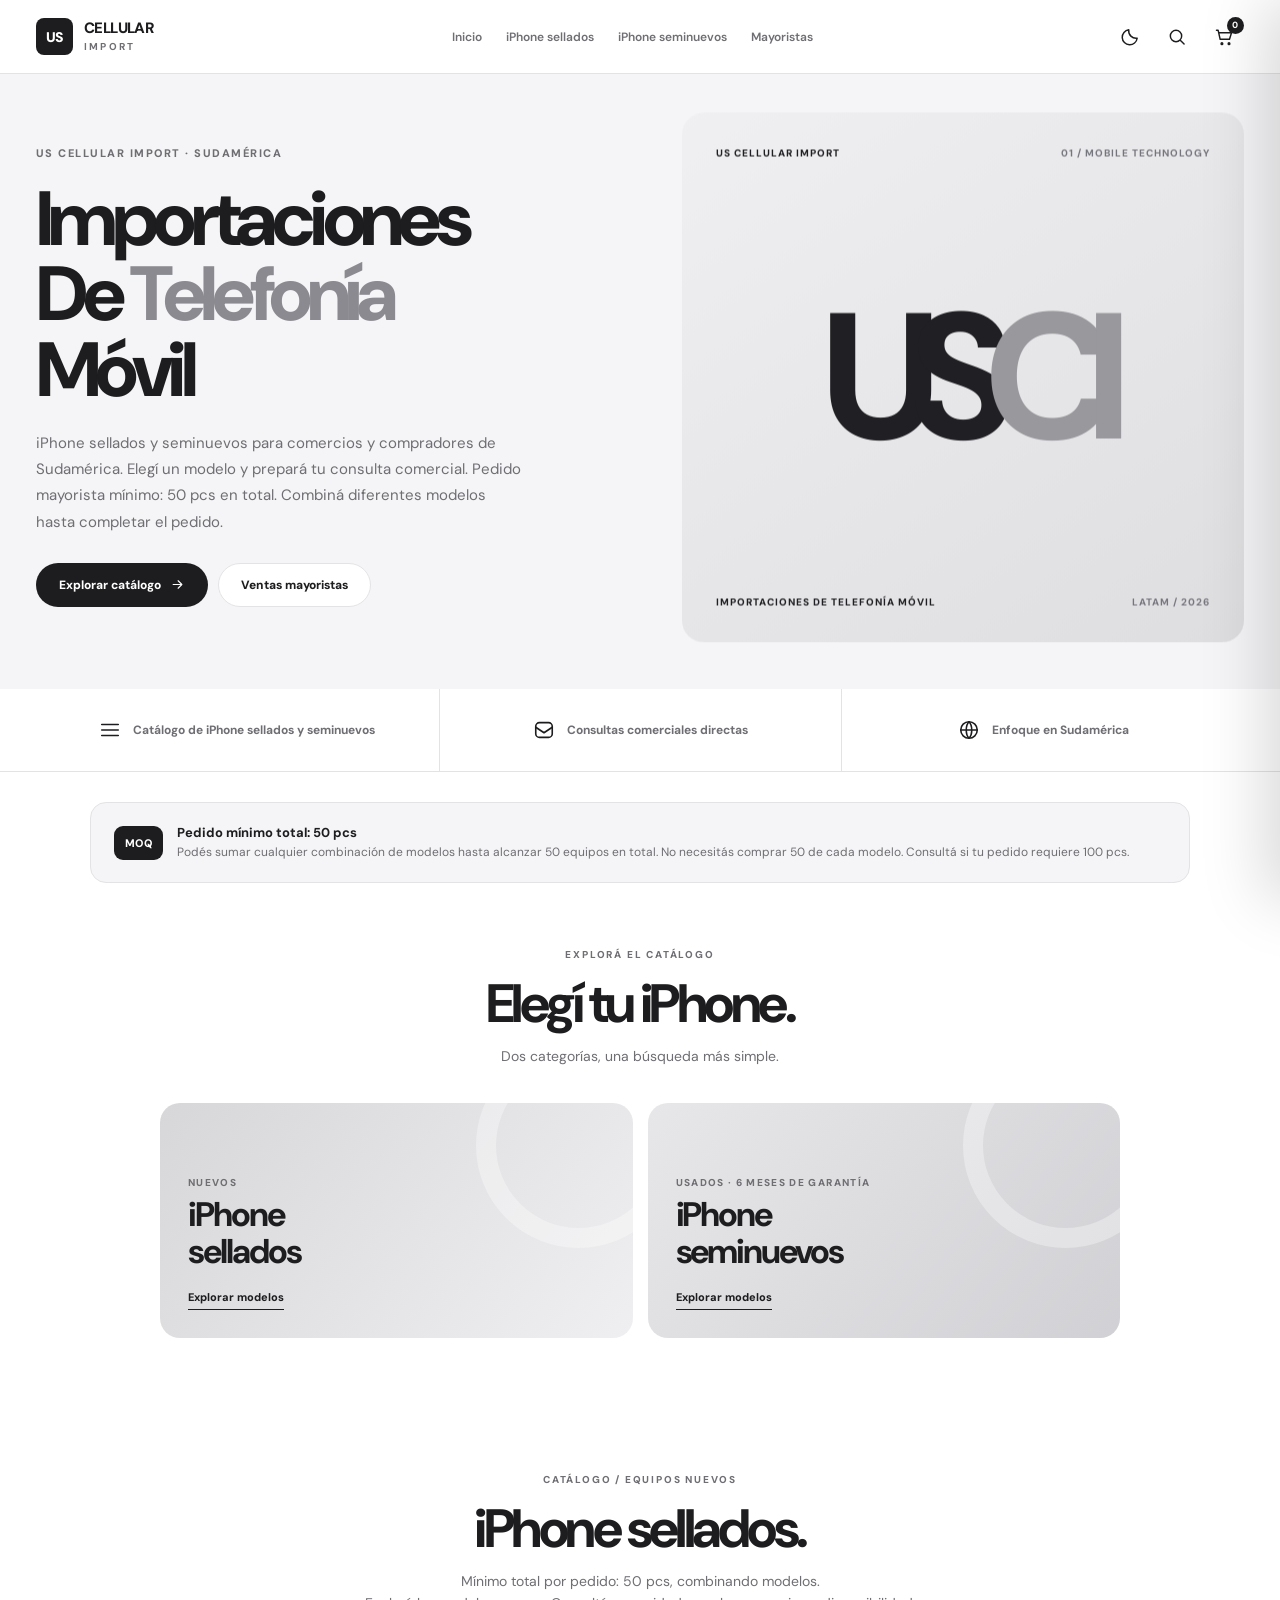
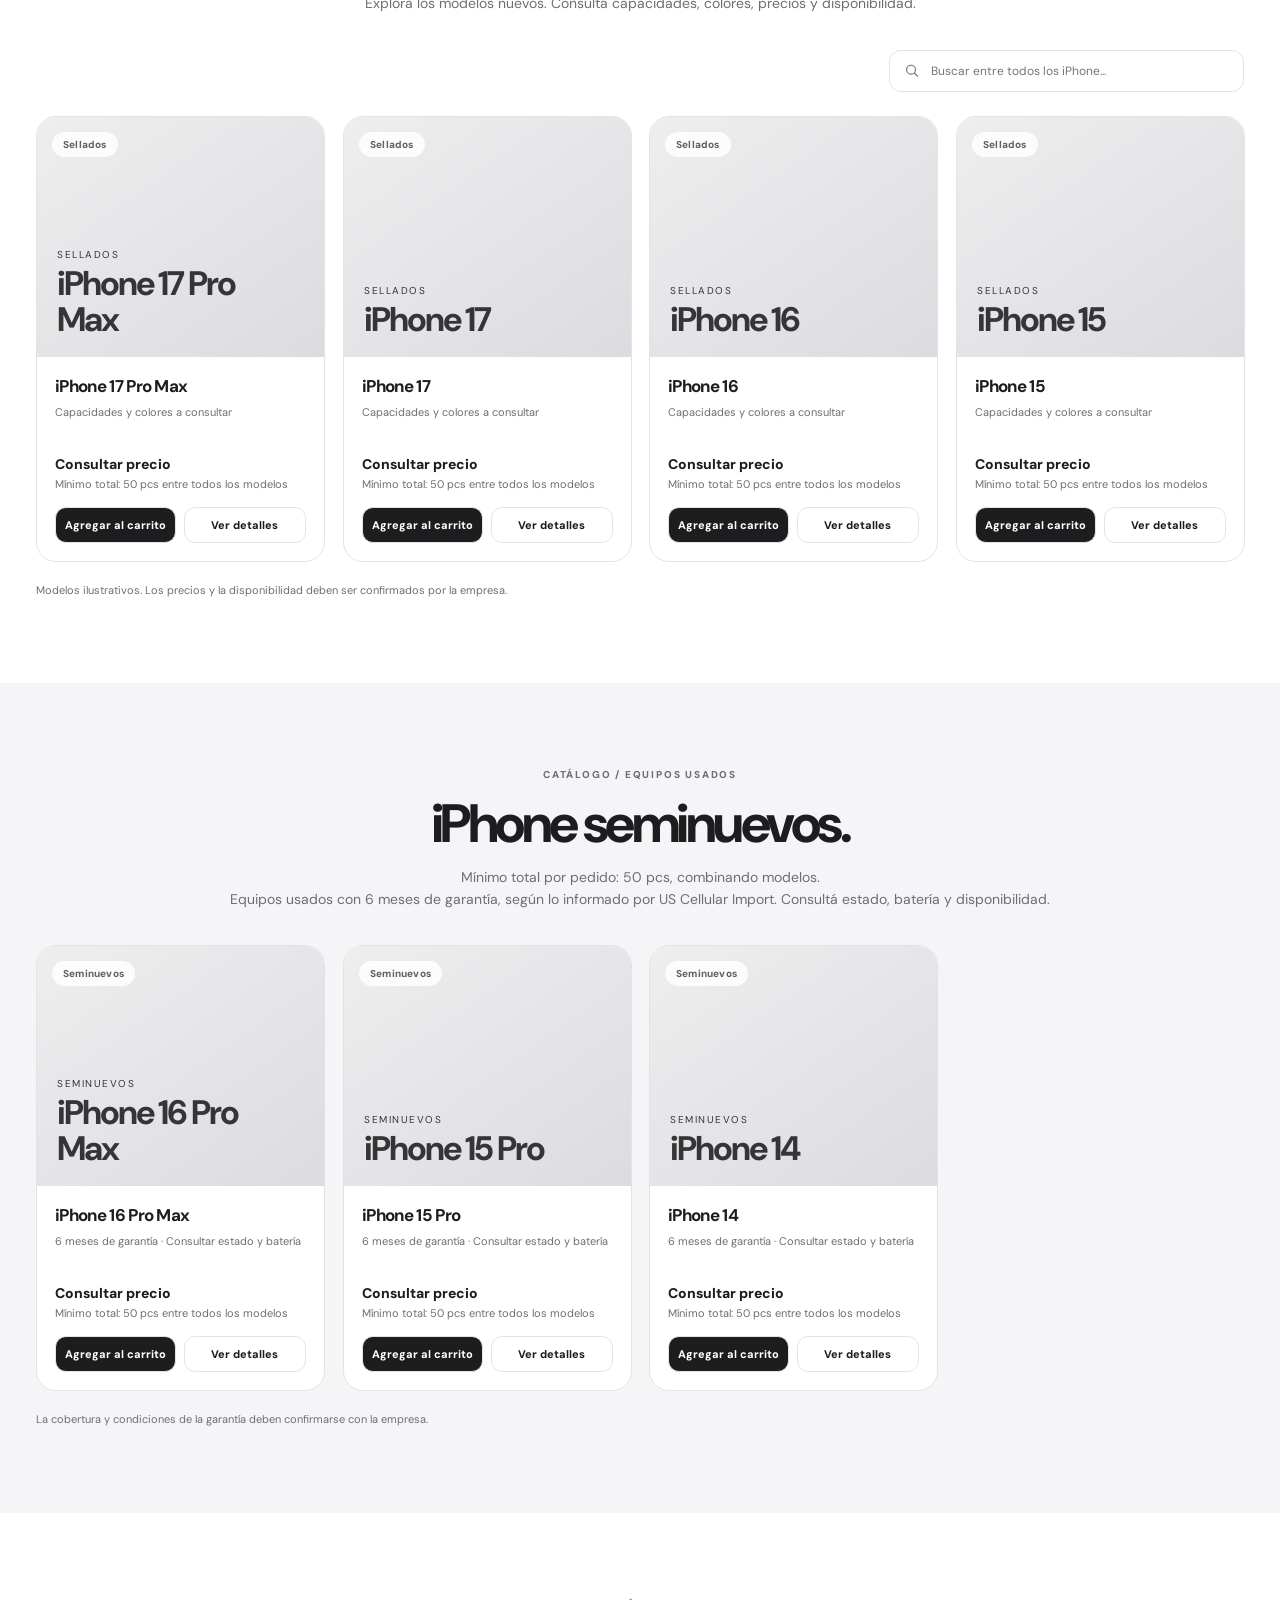
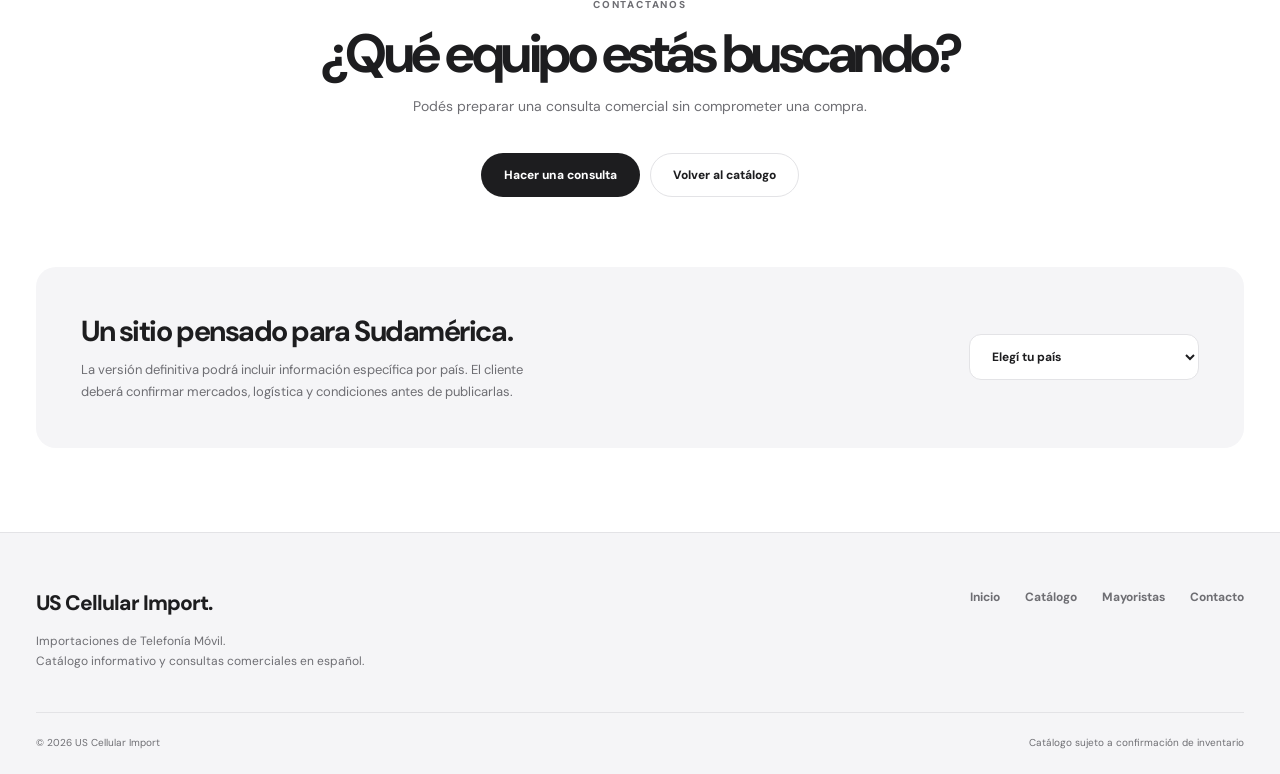
==== index.html @ 7eacc50c "Apply 50pcs minimum across total mixed-model order; editable product quantities" ====
<!doctype html>
<html lang="es" data-theme="light">
<head>
<meta charset="utf-8">
<meta name="viewport" content="width=device-width,initial-scale=1">
<title>US Cellular Import | Importaciones de Telefonía Móvil</title>
<meta name="description" content="US Cellular Import. Importaciones de telefonía móvil. Explorá equipos y enviá consultas comerciales desde Sudamérica.">
<meta name="theme-color" content="#ffffff">
<meta name="robots" content="noindex,nofollow">
<link rel="preconnect" href="https://fonts.googleapis.com">
<link rel="preconnect" href="https://fonts.gstatic.com" crossorigin>
<link href="https://fonts.googleapis.com/css2?family=DM+Sans:wght@400;500;600;700;800&display=swap" rel="stylesheet">
<style>
:root{--bg:#fff;--surface:#f5f5f7;--card:#fff;--text:#1d1d1f;--muted:#6e6e73;--line:#e3e3e6;--nav:rgba(255,255,255,.9);--shadow:0 16px 45px rgba(0,0,0,.075);--contrast:#000;--inverse:#fff}
html[data-theme="dark"]{--bg:#080809;--surface:#151517;--card:#202023;--text:#f5f5f7;--muted:#a1a1a6;--line:#333337;--nav:rgba(8,8,9,.9);--shadow:0 16px 45px rgba(0,0,0,.32);--contrast:#fff;--inverse:#000}
*{box-sizing:border-box}html{scroll-behavior:smooth;scroll-padding-top:80px}body{margin:0;font-family:"DM Sans",-apple-system,BlinkMacSystemFont,"Segoe UI",Arial,sans-serif;background:var(--bg);color:var(--text);-webkit-font-smoothing:antialiased;transition:background .2s,color .2s}a{text-decoration:none;color:inherit}button,input,select,textarea{font:inherit}button{cursor:pointer}button:focus-visible,a:focus-visible,input:focus-visible,select:focus-visible,textarea:focus-visible{outline:2px solid #767676;outline-offset:3px}.container{width:min(1220px,calc(100% - 72px));margin-inline:auto}
svg{width:20px;height:20px;display:block;fill:none;stroke:currentColor;stroke-width:1.75;stroke-linecap:round;stroke-linejoin:round}.topline{min-height:32px;background:#111;color:#fff;display:flex;justify-content:center;align-items:center;text-align:center;padding:8px 14px;font-size:11px;font-weight:600;letter-spacing:.03em}.topline span{opacity:.67;margin-left:8px;font-weight:400}
.header{position:sticky;top:0;height:74px;background:var(--nav);backdrop-filter:blur(22px);border-bottom:1px solid var(--line);z-index:50}.header-inner{height:100%;display:flex;justify-content:space-between;align-items:center;gap:25px}.brand{display:flex;align-items:center;gap:11px;flex:none}.brand-logo{width:37px;height:37px;background:var(--text);color:var(--bg);display:grid;place-items:center;font-size:14px;font-weight:900;letter-spacing:-.08em;border-radius:8px}.brand-copy{display:flex;flex-direction:column;font-weight:800;font-size:15px;line-height:1.05;letter-spacing:-.04em}.brand-copy small{margin-top:5px;font-size:10px;letter-spacing:.22em;font-weight:700;color:var(--muted)}.nav-list{display:flex;align-items:center;gap:24px;font-weight:600;font-size:12px;color:var(--muted)}.nav-list a{transition:color .2s;white-space:nowrap}.nav-list a:hover{color:var(--text)}.nav-right{display:flex;gap:7px;align-items:center}.icon-button{height:40px;width:40px;display:grid;place-items:center;border:0;background:none;color:var(--text);border-radius:50%;position:relative}.icon-button:hover{background:var(--surface)}.count{position:absolute;right:0;top:0;background:var(--text);color:var(--bg);font-size:9px;line-height:17px;min-width:17px;border-radius:20px;font-weight:800}.mobile-menu{display:none}
.hero{background:var(--surface);overflow:hidden}.hero-inner{display:grid;grid-template-columns:1.05fr .95fr;align-items:center;min-height:615px;gap:25px}.hero-copy{padding:62px 0 72px;position:relative;z-index:2}.eyebrow{font-size:11px;letter-spacing:.135em;text-transform:uppercase;color:var(--muted);font-weight:800;margin:0 0 22px}.hero h1{font-size:clamp(58px,6vw,84px);line-height:.98;letter-spacing:-.073em;font-weight:800;margin:0 0 22px;max-width:620px}.hero h1 span{color:#8a8a90}.hero .desc{font-size:15px;line-height:1.75;color:var(--muted);max-width:485px;margin:0 0 28px}.button-row{display:flex;flex-wrap:wrap;align-items:center;gap:10px}.btn{border:1px solid transparent;border-radius:999px;padding:13px 22px;font-size:12px;font-weight:800;display:inline-flex;gap:9px;align-items:center;justify-content:center;min-height:44px;transition:background .2s,transform .2s}.btn svg{width:15px;height:15px}.btn-primary{background:var(--text);color:var(--bg)}.btn-primary:hover{transform:translateY(-2px);box-shadow:var(--shadow)}.btn-secondary{background:var(--bg);color:var(--text);border-color:var(--line)}.btn-secondary:hover{transform:translateY(-2px);border-color:var(--muted)}
.hero-art{min-height:510px;height:100%;position:relative;display:flex;align-items:center;justify-content:center}.hero-stage{position:absolute;inset:40px 0 45px;border-radius:22px;background:linear-gradient(150deg,#e7e7e9,#d6d6da);overflow:hidden}.hero-stage:after{content:"US";position:absolute;font-size:330px;line-height:1;font-weight:800;letter-spacing:-.1em;color:rgba(255,255,255,.36);left:50%;top:47%;transform:translate(-50%,-50%)}.hero-stage-title{position:absolute;z-index:2;left:27px;bottom:25px;text-transform:uppercase;letter-spacing:.2em;color:#64646a;font-size:10px;font-weight:800}.hero-photo{position:absolute;z-index:3;width:min(88%,455px);height:450px;object-fit:contain;mix-blend-mode:multiply;filter:drop-shadow(0 20px 26px rgba(0,0,0,.13));transition:transform .3s}.hero-photo:hover{transform:scale(1.02)}.hero-no-photo{position:absolute;z-index:2;display:none;align-items:flex-start;flex-direction:column;text-align:left;left:12%;right:12%;top:26%;color:#151515}.hero-no-photo em{font-size:24px;font-style:normal;font-weight:500;letter-spacing:-.08em}.hero-no-photo strong{font-weight:800;font-size:clamp(60px,7vw,110px);letter-spacing:-.095em;line-height:1.05}.hero-no-photo small{font-size:12px;letter-spacing:.15em;text-transform:uppercase;margin-top:16px}.hero-art.no-photo .hero-no-photo{display:flex}.hero-art.no-photo .hero-photo{display:none}
.quick-strip{background:var(--bg);border-bottom:1px solid var(--line)}.strip-items{display:grid;grid-template-columns:repeat(3,1fr)}.strip-items div{min-height:82px;display:flex;justify-content:center;align-items:center;gap:12px;font-size:12px;color:var(--muted);font-weight:700}.strip-items div+div{border-left:1px solid var(--line)}.strip-items svg{width:22px;height:22px;color:var(--text)}
.section{padding:84px 0}.section.alt{background:var(--surface)}.section-top{text-align:center;margin-bottom:35px}.section-top .mini{font-size:10px;letter-spacing:.18em;text-transform:uppercase;color:var(--muted);font-weight:800;margin:0 0 12px}.section-top h2{font-size:clamp(32px,4.7vw,54px);line-height:1.06;letter-spacing:-.065em;margin:0 0 13px}.section-top p{color:var(--muted);font-size:14px;line-height:1.6;margin:0}.filter-tools{display:flex;align-items:center;justify-content:space-between;gap:15px;margin:0 0 24px;flex-wrap:wrap}.filters{display:flex;flex-wrap:wrap;gap:8px}.filter{padding:9px 15px;border:1px solid var(--line);border-radius:999px;background:var(--card);color:var(--text);font-size:11px;font-weight:800}.filter.active,.filter:hover{background:var(--text);border-color:var(--text);color:var(--bg)}.search{display:flex;align-items:center;gap:9px;border:1px solid var(--line);border-radius:12px;background:var(--card);padding:0 14px;height:42px;min-width:265px}.search svg{width:17px;height:17px;color:var(--muted)}.search input{outline:0;border:0;background:transparent;color:var(--text);font-size:12px;width:100%}
.products-grid{display:grid;grid-template-columns:repeat(4,minmax(0,1fr));gap:18px}.product-card{background:var(--card);border:1px solid var(--line);border-radius:20px;overflow:hidden;display:flex;flex-direction:column;transition:transform .25s,box-shadow .25s}.product-card:hover{transform:translateY(-4px);box-shadow:var(--shadow)}.product-image{height:240px;background:var(--surface);display:grid;place-items:center;position:relative;padding:22px;overflow:hidden}.product-image img{width:100%;height:100%;object-fit:contain;mix-blend-mode:multiply;filter:drop-shadow(0 10px 12px rgba(0,0,0,.08))}.product-image img{display:none}.product-image.loaded img{display:block}.product-image.no-photo img{display:none}.product-image .fallback{display:flex;position:absolute;inset:0;flex-direction:column;align-items:flex-start;justify-content:end;padding:20px;background:linear-gradient(145deg,#eeeeef,#dcdce0);color:#353538}.product-image.no-photo .fallback{display:flex}.product-image.loaded .fallback{display:none}.product-image .fallback small{font-size:10px;text-transform:uppercase;letter-spacing:.15em;margin-bottom:5px}.product-image .fallback b{font-size:clamp(24px,3vw,34px);line-height:1.04;letter-spacing:-.06em;max-width:200px}.product-label{position:absolute;top:15px;left:15px;font-size:10px;letter-spacing:.02em;color:#606065;background:rgba(255,255,255,.83);backdrop-filter:blur(8px);padding:6px 11px;border-radius:20px;font-weight:800;z-index:3}.product-info{padding:18px;flex:1;display:flex;flex-direction:column}.product-info h3{margin:0 0 7px;font-size:17px;letter-spacing:-.04em}.meta{color:var(--muted);font-size:11px;line-height:1.5;min-height:34px;margin:0 0 17px}.price{font-size:14px;font-weight:800;margin-top:auto}.subprice{font-size:11px;color:var(--muted);margin-top:4px}.product-actions{display:grid;grid-template-columns:1fr 1fr;gap:8px;margin-top:16px}.product-actions button{border-radius:11px;font-size:11px;padding:10px 7px;white-space:nowrap;font-weight:800;border:1px solid var(--line);background:var(--card);color:var(--text);cursor:pointer}.product-actions button:first-child{background:var(--text);color:var(--bg)}.product-actions button:hover{opacity:.8}.note{font-size:11px;line-height:1.6;color:var(--muted);margin:20px 0 0}.empty-results{grid-column:1/-1;text-align:center;padding:55px 15px;color:var(--muted);border:1px dashed var(--line);border-radius:15px}
.collection-row{display:grid;grid-template-columns:1.4fr 1fr 1fr;gap:15px}.collection{min-height:265px;border-radius:20px;padding:28px;position:relative;overflow:hidden;display:flex;align-items:flex-end;color:#1d1d1f;background:#e9e9eb;transition:transform .2s}.collection:hover{transform:translateY(-3px)}.collection:nth-child(1){background:linear-gradient(130deg,#d7d7d9,#efeff1)}.collection:nth-child(2){background:linear-gradient(130deg,#e7e7e9,#d1d1d5)}.collection:nth-child(3){background:linear-gradient(130deg,#d1d1d5,#ececee)}.collection:before{content:"";width:165px;height:165px;border:20px solid rgba(255,255,255,.32);border-radius:50%;position:absolute;right:-48px;top:-60px}.collection-content{position:relative;z-index:2}.collection .eyebrow{margin:0 0 8px;font-size:10px}.collection h3{font-size:clamp(23px,3vw,34px);line-height:1.08;letter-spacing:-.06em;margin:0 0 14px}.collection span{display:inline-block;font-size:11px;font-weight:800;border-bottom:1px solid currentColor;padding-bottom:5px}
.wholesale{background:#121215;color:#fff;padding:78px 0}.wholesale-inner{display:grid;grid-template-columns:1fr 1fr;gap:45px;align-items:center}.wholesale .eyebrow{color:#a1a1a6}.wholesale h2{font-size:clamp(36px,4.8vw,62px);letter-spacing:-.07em;line-height:1.04;margin:0 0 21px}.wholesale p{color:#a1a1a6;font-size:14px;line-height:1.8;max-width:480px}.wholesale .btn-primary{background:#fff;color:#111}.wholesale-points{display:grid;grid-template-columns:1fr 1fr;gap:1px;background:#363638;border:1px solid #363638;border-radius:17px;overflow:hidden}.wholesale-points div{background:#1e1e21;padding:32px 23px;min-height:142px}.wholesale-points small{display:block;color:#8d8d92;font-size:11px;margin-bottom:13px}.wholesale-points strong{font-size:17px;letter-spacing:-.03em;line-height:1.3}
.coverage{display:flex;justify-content:space-between;align-items:center;gap:30px;background:var(--surface);border-radius:20px;padding:45px;margin-top:70px}.coverage h3{margin:0 0 9px;font-size:29px;letter-spacing:-.05em}.coverage p{max-width:480px;color:var(--muted);font-size:13px;line-height:1.7;margin:0}.coverage select{padding:13px 18px;border-radius:12px;border:1px solid var(--line);background:var(--card);color:var(--text);font-weight:700;min-width:230px;font-size:12px}
.footer{background:var(--surface);border-top:1px solid var(--line);padding:56px 0 25px}.footer-main{display:grid;grid-template-columns:1.3fr 1fr;gap:40px;padding-bottom:40px}.footer-brand{font-size:21px;font-weight:800;letter-spacing:-.045em;margin-bottom:14px}.footer p{color:var(--muted);font-size:12px;line-height:1.7;max-width:430px;margin:0}.footer-links{display:flex;flex-wrap:wrap;justify-content:flex-end;gap:25px;align-items:start;color:var(--muted);font-size:12px;font-weight:700}.foot-bottom{display:flex;justify-content:space-between;gap:20px;border-top:1px solid var(--line);padding-top:23px;font-size:10px;color:var(--muted)}
.overlay{position:fixed;inset:0;background:rgba(0,0,0,.48);z-index:75;opacity:0;pointer-events:none;transition:.2s}.overlay.open{opacity:1;pointer-events:auto}.drawer{position:fixed;right:0;top:0;bottom:0;width:min(420px,100%);z-index:80;background:var(--card);border-left:1px solid var(--line);transform:translateX(101%);transition:transform .25s;display:flex;flex-direction:column;box-shadow:-20px 0 60px rgba(0,0,0,.15)}.drawer.open{transform:translateX(0)}.drawer-head{padding:20px 22px;display:flex;justify-content:space-between;align-items:center;border-bottom:1px solid var(--line)}.drawer-head strong{font-size:18px}.drawer-items{padding:10px 22px;flex:1;overflow-y:auto}.drawer-item{display:flex;gap:14px;align-items:center;padding:17px 0;border-bottom:1px solid var(--line)}.drawer-thumb{width:55px;height:55px;background:var(--surface);border-radius:9px;display:grid;place-items:center;flex:none;overflow:hidden}.drawer-thumb img{width:100%;height:100%;object-fit:contain}.drawer-info{flex:1}.drawer-info strong{font-size:12px;display:block}.drawer-info small{font-size:10px;color:var(--muted)}.quantity{display:flex;align-items:center;gap:8px;margin-top:8px}.quantity button{border:1px solid var(--line);background:var(--surface);color:var(--text);width:25px;height:25px;border-radius:7px}.quantity span{font-size:12px;font-weight:800}.remove{border:0;background:none;color:var(--muted);font-size:15px}.drawer-footer{padding:20px 22px;border-top:1px solid var(--line)}.drawer-footer p{font-size:11px;color:var(--muted);line-height:1.7}.drawer-footer .btn{width:100%;margin-top:8px}
.modal{position:fixed;inset:0;background:rgba(0,0,0,.5);z-index:95;display:none;align-items:center;justify-content:center;padding:20px}.modal.open{display:flex}.modal-window{background:var(--card);border-radius:19px;max-height:92vh;width:min(790px,100%);overflow:auto;box-shadow:0 30px 90px rgba(0,0,0,.23)}.modal-head{padding:17px 22px;display:flex;justify-content:space-between;align-items:center;border-bottom:1px solid var(--line)}.modal-head h3{margin:0;font-size:17px}.modal-body{padding:24px}.detail-grid{display:grid;grid-template-columns:240px 1fr;gap:25px;align-items:center}.detail-image{background:var(--surface);height:258px;border-radius:15px;display:grid;place-items:center;overflow:hidden}.detail-image img{max-height:95%;max-width:95%;object-fit:contain}.detail-image img:not([src]){display:none}.detail-copy h2{font-size:27px;letter-spacing:-.055em;margin:0 0 12px}.detail-copy p{color:var(--muted);font-size:12px;line-height:1.7;margin:0 0 15px}.detail-tag{font-size:11px;display:inline-flex;border-radius:50px;background:var(--surface);border:1px solid var(--line);padding:7px 12px;margin-bottom:18px}.detail-price{font-size:18px;font-weight:800;margin-bottom:14px}.detail-copy .btn{margin-top:15px}.quote-form{display:grid;grid-template-columns:1fr 1fr;gap:16px}.field{display:flex;flex-direction:column;gap:7px;font-size:11px;font-weight:700;color:var(--muted)}.field input,.field select,.field textarea{background:var(--surface);border:1px solid var(--line);border-radius:9px;padding:12px;color:var(--text);outline:0}.field.wide{grid-column:1/-1}.field textarea{min-height:85px}.quote-summary{background:var(--surface);padding:15px;border-radius:12px;font-size:12px;color:var(--text);line-height:1.7}.quote-hint{font-size:11px;color:var(--muted);line-height:1.5;margin:0}
@media(max-width:1100px){.nav-list{gap:14px}.products-grid{grid-template-columns:repeat(3,minmax(0,1fr))}.hero h1{font-size:67px}.hero-stage:after{font-size:245px}}
@media(max-width:820px){.container{width:min(100% - 36px,700px)}.header{height:66px}.nav-list{display:none;position:absolute;top:66px;left:0;right:0;background:var(--card);padding:23px 20px;border-bottom:1px solid var(--line);flex-direction:column;align-items:flex-start;gap:20px;box-shadow:var(--shadow)}.nav-list.open{display:flex}.mobile-menu{display:grid}.hero-inner{grid-template-columns:1fr;padding:0 0 30px;gap:0}.hero-copy{padding:60px 0 20px}.hero h1{font-size:clamp(51px,9vw,72px)}.hero-art{min-height:350px}.hero-stage{inset:15px 0 22px}.hero-photo{height:355px}.strip-items div{font-size:10px;gap:6px}.strip-items svg{width:19px}.products-grid{grid-template-columns:repeat(2,minmax(0,1fr))}.collection-row{grid-template-columns:1fr 1fr}.collection:first-child{grid-column:1/-1}.wholesale-inner{grid-template-columns:1fr}.coverage{margin-top:50px}}
@media(max-width:540px){.topline{font-size:10px}.brand-copy{font-size:12px}.brand-copy small{font-size:9px}.brand-logo{width:32px;height:32px;font-size:12px}.header-inner{gap:4px}.nav-right{gap:1px}.icon-button{height:36px;width:36px}.hero-copy{padding:43px 0 11px}.hero h1{font-size:49px}.hero .desc{font-size:13px}.hero-art{min-height:300px}.hero-stage{inset:0 0 15px}.hero-photo{height:300px;width:85%}.hero-stage:after{font-size:190px}.hero-no-photo strong{font-size:53px}.quick-strip .strip-items{grid-template-columns:1fr}.strip-items div{min-height:45px;justify-content:flex-start;padding-left:7px}.strip-items div+div{border-left:0;border-top:1px solid var(--line)}.section{padding:60px 0}.section-top h2{font-size:36px}.filter-tools{align-items:stretch}.search{flex:1;min-width:100%}.products-grid{gap:9px}.product-card{border-radius:14px}.product-image{height:148px;padding:10px}.product-info{padding:12px}.product-info h3{font-size:14px}.meta{font-size:10px;min-height:44px}.price{font-size:12px}.subprice{font-size:10px}.product-actions{grid-template-columns:1fr;gap:6px}.product-actions button{padding:9px 6px}.product-label{top:8px;left:8px;font-size:9px;padding:5px 8px}.collection-row{grid-template-columns:1fr}.collection:first-child{grid-column:auto}.collection{min-height:210px}.wholesale{padding:60px 0}.wholesale h2{font-size:41px}.wholesale-points div{padding:22px 17px;min-height:118px}.wholesale-points strong{font-size:14px}.coverage{flex-direction:column;align-items:stretch;padding:25px}.coverage h3{font-size:26px}.footer-main{grid-template-columns:1fr}.footer-links{justify-content:flex-start}.foot-bottom{flex-direction:column}.detail-grid{grid-template-columns:1fr}.detail-image{height:200px}.quote-form{grid-template-columns:1fr}.field.wide{grid-column:auto}}

/* Presentación editorial sin fotografía del iPhone bordó */
.hero-typographic .hero-stage{background:#e7e7ea;inset:40px 0 45px;display:flex;align-items:stretch;justify-content:stretch}
.hero-typographic .hero-stage:after{display:none}
.brand-panel{width:100%;display:flex;flex-direction:column;justify-content:space-between;padding:34px;min-height:100%;color:#202024;background:linear-gradient(145deg,#f0f0f2,#dedee1)}
.panel-top,.panel-bottom{display:flex;justify-content:space-between;gap:15px;align-items:center;font-size:10px;font-weight:800;letter-spacing:.1em}
.panel-top span,.panel-bottom span{color:#75757d;font-weight:700}
.panel-middle{margin:auto;text-align:center;font-size:clamp(115px,14vw,220px);font-weight:800;letter-spacing:-.15em;line-height:.85}
.panel-middle span{color:#98989d}
@media(max-width:820px){.hero-typographic .hero-stage{inset:15px 0 22px}.panel-middle{font-size:170px}}
@media(max-width:540px){.hero-typographic .hero-stage{inset:0 0 15px}.brand-panel{padding:23px}.panel-middle{font-size:clamp(115px,28vw,160px)}.panel-top,.panel-bottom{font-size:8px}}

/* Ficha de producto emergente */
.detail-image-fallback{padding:22px;font-weight:800;font-size:24px;text-align:center;letter-spacing:-.04em;color:var(--muted)}
.detail-stock{font-size:11px!important;margin:0!important;color:var(--muted)}
.modal.open{animation:detailFade .16s ease-out}
@keyframes detailFade{from{opacity:0}to{opacity:1}}

/* Vista de detalle de producto, misma navegación interna que iPhone Store Rosario */
[hidden]{display:none!important}
.detail-page{background:var(--bg);min-height:90vh;padding:0 0 72px}
.detail-page-inner{padding:52px 0 0}
.detail-page-head{text-align:center;margin:0 0 40px}
.detail-page-head>p:first-child{font-size:10px;font-weight:800;letter-spacing:.17em;color:var(--muted);margin:0 0 13px}
.detail-page-head h1{font-size:clamp(36px,5.2vw,62px);line-height:1.02;letter-spacing:-.07em;margin:0}
.detail-page-head h1 span{color:var(--muted)}
.detail-underline{width:53px;height:3px;border-radius:99px;background:var(--text);margin:18px auto 13px}
.detail-page-head>p:last-child{color:var(--muted);font-size:13px;margin:0}
.detail-page-layout{display:grid;grid-template-columns:minmax(0,1.5fr) minmax(250px,.9fr);gap:28px;align-items:start}
.detail-product-panel,.detail-purchase-panel{background:var(--card);border:1px solid var(--line);border-radius:20px}
.detail-product-panel{padding:30px}
.detail-product-hero{display:flex;align-items:center;gap:28px}
.detail-product-picture{width:160px;height:170px;flex:0 0 160px;border-radius:16px;background:var(--surface);display:grid;place-items:center;overflow:hidden}
.detail-product-picture img{max-width:94%;max-height:94%;object-fit:contain;mix-blend-mode:multiply}
.detail-product-fallback{font-weight:800;font-size:16px;color:var(--muted);text-align:center;padding:12px;letter-spacing:-.04em}
.detail-product-summary{min-width:0}
.detail-category{color:var(--muted);font-size:11px;text-transform:uppercase;font-weight:800;letter-spacing:.12em;margin:0 0 9px}
.detail-product-summary h2{font-size:clamp(25px,3.5vw,43px);letter-spacing:-.065em;line-height:1.03;margin:0 0 10px}
.detail-product-summary>p:not(.detail-category){color:var(--muted);font-size:12px;line-height:1.6;margin:0}
.detail-product-price{font-size:20px;font-weight:800;letter-spacing:-.03em;margin-top:15px}
.detail-product-description{color:var(--muted);font-size:13px;line-height:1.8;margin:25px 0}
.detail-subtitle{font-size:18px;letter-spacing:-.04em;margin:0 0 14px}
.detail-spec-grid{display:grid;grid-template-columns:repeat(2,minmax(0,1fr));gap:12px}
.detail-spec{background:var(--surface);border:1px solid var(--line);border-radius:13px;padding:16px}
.detail-spec span{display:block;font-size:10px;font-weight:800;text-transform:uppercase;letter-spacing:.08em;color:var(--muted);margin-bottom:7px}
.detail-spec strong{font-size:13px;font-weight:700}
.detail-conditions{list-style:none;padding:0;margin:20px 0 0}
.detail-conditions li{padding:12px 0;border-bottom:1px solid var(--line);font-size:12px;color:var(--muted);line-height:1.5}
.detail-conditions li::before{content:"✓";color:var(--text);margin-right:10px;font-weight:800}
.detail-purchase-panel{padding:27px;position:sticky;top:95px}
.detail-purchase-panel h2{font-size:22px;letter-spacing:-.055em;margin:0 0 20px}
.detail-aside-price{font-size:23px;font-weight:800;letter-spacing:-.045em;margin-bottom:12px}
.detail-purchase-panel p{font-size:13px;line-height:1.75;color:var(--muted);margin:0 0 20px}
.detail-full-button{width:100%;display:flex}
.detail-back-button{display:flex;align-items:center;justify-content:center;background:transparent;color:var(--muted);border:1px solid var(--line);border-radius:12px;font-size:12px;font-weight:700;min-height:46px;width:100%;margin-top:10px}
.detail-back-button:hover{border-color:var(--text);color:var(--text)}
@media(max-width:850px){.detail-page-layout{grid-template-columns:1fr}.detail-purchase-panel{position:static}}
@media(max-width:560px){.detail-page-inner{padding-top:36px}.detail-page-head{margin-bottom:29px}.detail-product-panel{padding:18px}.detail-product-hero{flex-direction:column;text-align:center;gap:18px}.detail-product-picture{width:100%;height:210px;flex:none}.detail-product-picture img{height:200px}.detail-spec-grid{grid-template-columns:1fr 1fr;gap:8px}.detail-spec{padding:12px}.detail-purchase-panel{padding:22px}}

/* Categorías confirmadas: iPhone sellados y seminuevos */
.category-chooser{padding:64px 0 50px}
.category-chooser .collection-row{grid-template-columns:repeat(2,minmax(0,1fr));max-width:960px;margin-inline:auto}
.category-chooser .collection:first-child{grid-column:auto;background:linear-gradient(130deg,#d7d7d9,#efeff1)}
.category-chooser .collection:nth-child(2){background:linear-gradient(130deg,#e7e7e9,#d1d1d5)}
.category-chooser .collection{min-height:235px}
.catalog-search-tools{justify-content:flex-end}
.catalog-search-tools .search{width:min(100%,355px)}
@media(max-width:650px){.category-chooser .collection-row{grid-template-columns:1fr}.category-chooser .collection:first-child{grid-column:auto}.category-chooser{padding:50px 0 30px}}

.usci-moq-strip{display:flex;align-items:center;gap:14px;padding:19px 23px;border:1px solid var(--line);border-radius:16px;background:var(--surface);margin:30px auto 0;font-size:13px;line-height:1.65;max-width:1100px}
.usci-moq-tag{flex:0 0 auto;background:var(--text);color:var(--bg);padding:8px 11px;border-radius:9px;font-weight:800;font-size:11px;letter-spacing:.04em}
.usci-moq-detail{font-size:12px;color:var(--muted)}
.usci-cart-minimum{font-size:12px;line-height:1.6;padding:13px 20px;background:var(--surface);border-block:1px solid var(--line)}
.usci-qty-input{width:62px;min-width:0;border:1px solid var(--line);background:var(--card);color:var(--text);border-radius:7px;padding:6px;text-align:center;font:inherit;font-size:12px}
@media(max-width:600px){.usci-moq-strip{font-size:12px;gap:10px;padding:15px}.usci-moq-tag{padding:7px}}
</style>
<link rel="stylesheet" href="./premium-motion.css?v=5">
</head>
<body>

<header class="header"><div class="container header-inner">
<a href="#inicio" class="brand" aria-label="US Cellular Import, inicio"><span class="brand-logo">US</span><span class="brand-copy">CELLULAR<small>IMPORT</small></span></a>
<nav class="nav-list" id="navList" aria-label="Navegación principal"><a href="#inicio">Inicio</a><a href="#sellados">iPhone sellados</a><a href="#seminuevos">iPhone seminuevos</a><a href="#contacto">Mayoristas</a></nav>
<div class="nav-right"><button class="icon-button" id="themeToggle" type="button" title="Cambiar tema" aria-label="Cambiar tema"><svg viewBox="0 0 24 24"><path d="M20.6 13.5A9 9 0 0 1 10.5 3.4 9 9 0 1 0 20.6 13.5Z"/></svg></button><button class="icon-button" id="searchTop" type="button" title="Buscar" aria-label="Buscar productos"><svg viewBox="0 0 24 24"><circle cx="10.8" cy="10.8" r="6.8"/><path d="m16.2 16.2 4.3 4.3"/></svg></button><button class="icon-button" id="openCart" type="button" aria-label="Abrir carrito"><svg viewBox="0 0 24 24"><path d="M3 4h2l2.4 10.8h11.2L21 7H6"/><circle cx="9.5" cy="20" r="1"/><circle cx="18" cy="20" r="1"/></svg><span class="count" id="cartCount">0</span></button><button class="icon-button mobile-menu" id="menuButton" type="button" aria-label="Abrir menú"><svg viewBox="0 0 24 24"><path d="M4 7h16M4 12h16M4 17h16"/></svg></button></div>
</div></header>
<main id="storeMain">
<section class="hero" id="inicio"><div class="container hero-inner"><div class="hero-copy"><p class="eyebrow">US CELLULAR IMPORT · SUDAMÉRICA</p><h1>Importaciones<br>De <span>Telefonía</span><br>Móvil</h1><p class="desc">iPhone sellados y seminuevos para comercios y compradores de Sudamérica. Elegí un modelo y prepará tu consulta comercial. Pedido mayorista mínimo: 50 pcs en total. Combiná diferentes modelos hasta completar el pedido.</p><div class="button-row"><a href="#sellados" class="btn btn-primary">Explorar catálogo <svg viewBox="0 0 24 24"><path d="M5 12h14m-6-6 6 6-6 6"/></svg></a><a href="#contacto" class="btn btn-secondary">Ventas mayoristas</a></div></div><div class="hero-art hero-typographic" id="heroArt"><div class="hero-stage"><div class="brand-panel"><div class="panel-top">US CELLULAR IMPORT <span>01 / MOBILE TECHNOLOGY</span></div><div class="panel-middle">US<span>CI</span></div><div class="panel-bottom">IMPORTACIONES DE TELEFONÍA MÓVIL <span>LATAM / 2026</span></div></div></div></div></div></section>
<div class="quick-strip"><div class="container strip-items"><div><svg viewBox="0 0 24 24"><path d="M3 6h18M3 12h18M3 18h18"/></svg>Catálogo de iPhone sellados y seminuevos</div><div><svg viewBox="0 0 24 24"><path d="M3 8a4 4 0 0 1 4-4h10a4 4 0 0 1 4 4v8a4 4 0 0 1-4 4H7a4 4 0 0 1-4-4z"/><path d="m3 9 9 6 9-6"/></svg>Consultas comerciales directas</div><div><svg viewBox="0 0 24 24"><circle cx="12" cy="12" r="9"/><path d="M3 12h18M12 3c-4 4-4 14 0 18M12 3c4 4 4 14 0 18"/></svg>Enfoque en Sudamérica</div></div></div>


<div class="container"><div class="usci-moq-strip"><span class="usci-moq-tag">MOQ</span><div><strong>Pedido mínimo total: 50 pcs</strong><div class="usci-moq-detail">Podés sumar cualquier combinación de modelos hasta alcanzar 50 equipos en total. No necesitás comprar 50 de cada modelo. Consultá si tu pedido requiere 100 pcs.</div></div></div></div>
<section class="section category-chooser" aria-label="Categorías principales"><div class="container"><div class="section-top"><p class="mini">EXPLORÁ EL CATÁLOGO</p><h2>Elegí tu iPhone.</h2><p>Dos categorías, una búsqueda más simple.</p></div><div class="collection-row"><a class="collection" href="#sellados"><div class="collection-content"><p class="eyebrow">Nuevos</p><h3>iPhone<br>sellados</h3><span>Explorar modelos</span></div></a><a class="collection" href="#seminuevos"><div class="collection-content"><p class="eyebrow">Usados · 6 meses de garantía</p><h3>iPhone<br>seminuevos</h3><span>Explorar modelos</span></div></a></div></div></section>
<section id="sellados" class="section"><div class="container"><div class="section-top"><p class="mini">CATÁLOGO / EQUIPOS NUEVOS</p><h2>iPhone sellados.</h2><p>Mínimo total por pedido: 50 pcs, combinando modelos.</p><p>Explorá los modelos nuevos. Consultá capacidades, colores, precios y disponibilidad.</p></div><div class="filter-tools catalog-search-tools"><label class="search"><svg viewBox="0 0 24 24"><circle cx="10.8" cy="10.8" r="6.8"/><path d="m16.2 16.2 4.3 4.3"/></svg><input id="searchInput" type="search" placeholder="Buscar entre todos los iPhone..." aria-label="Buscar iPhone sellados y seminuevos"></label></div><div class="products-grid" id="catalogGrid"></div><p class="note">Modelos ilustrativos. Los precios y la disponibilidad deben ser confirmados por la empresa.</p></div></section>
<section id="seminuevos" class="section alt"><div class="container"><div class="section-top"><p class="mini">CATÁLOGO / EQUIPOS USADOS</p><h2>iPhone seminuevos.</h2><p>Mínimo total por pedido: 50 pcs, combinando modelos.</p><p>Equipos usados con 6 meses de garantía, según lo informado por US Cellular Import. Consultá estado, batería y disponibilidad.</p></div><div class="products-grid" id="usedGrid"></div><p class="note">La cobertura y condiciones de la garantía deben confirmarse con la empresa.</p></div></section>



<section class="section" id="contacto"><div class="container"><div class="section-top"><p class="mini">CONTÁCTANOS</p><h2>¿Qué equipo estás buscando?</h2><p>Podés preparar una consulta comercial sin comprometer una compra.</p></div><div class="button-row" style="justify-content:center"><button class="btn btn-primary" id="openContact">Hacer una consulta</button><a href="#sellados" class="btn btn-secondary">Volver al catálogo</a></div><div class="coverage"><div><h3>Un sitio pensado para Sudamérica.</h3><p>La versión definitiva podrá incluir información específica por país. El cliente deberá confirmar mercados, logística y condiciones antes de publicarlas.</p></div><select id="marketSelect" aria-label="Seleccionar país"><option value="">Elegí tu país</option><option>Argentina</option><option>Bolivia</option><option>Brasil</option><option>Chile</option><option>Colombia</option><option>Ecuador</option><option>Paraguay</option><option>Perú</option><option>Uruguay</option><option>Venezuela</option><option>Guyana</option><option>Surinam</option></select></div></div></section>
</main>
<main class="detail-page" id="detailPage" hidden aria-labelledby="detailPageHeading">
  <div class="container detail-page-inner">
    <div class="detail-page-head">
      <p>US CELLULAR IMPORT / PRODUCTOS</p>
      <h1 id="detailPageHeading">Detalle del <span>producto.</span></h1>
      <div class="detail-underline"></div>
      <p>Conocé el equipo y sus características antes de solicitar una cotización.</p>
    </div>
    <div class="detail-page-layout">
      <section class="detail-product-panel">
        <div class="detail-product-hero">
          <div class="detail-gallery">
            <div class="detail-gallery-stage" id="detailGalleryStage">
              <img id="pageDetailImage" alt="" loading="lazy">
              <div id="pageDetailFallback" class="detail-gallery-fallback">Imagen no disponible</div>
              <button class="gallery-nav gallery-prev" id="galleryPrev" type="button" aria-label="Fotografía anterior" hidden><svg viewBox="0 0 24 24"><path d="m15 18-6-6 6-6"/></svg></button>
              <button class="gallery-nav gallery-next" id="galleryNext" type="button" aria-label="Fotografía siguiente" hidden><svg viewBox="0 0 24 24"><path d="m9 18 6-6-6-6"/></svg></button>
              <button class="gallery-zoom" id="galleryZoom" type="button" aria-label="Ampliar fotografía"><svg viewBox="0 0 24 24"><circle cx="10.8" cy="10.8" r="6.8"/><path d="m16 16 4.5 4.5M10.8 7v7.6M7 10.8h7.6"/></svg></button>
              <span class="gallery-counter" id="galleryCounter" hidden>1 / 1</span>
            </div>
            <div class="gallery-thumbnails" id="galleryThumbnails" hidden></div>
            <p class="gallery-caption" id="galleryCaption">Fotografía del producto</p>
          </div>
          <div class="detail-product-summary">
            <p id="pageDetailTag" class="detail-category"></p>
            <h2 id="pageDetailName"></h2>
            <p id="pageDetailMeta"></p>
            <div class="detail-product-price">Precio a consultar</div>
          </div>
        </div>
        <p class="detail-product-description" id="pageDetailDescription"></p>
        <h3 class="detail-subtitle">Características</h3>
        <div class="detail-spec-grid" id="pageDetailSpecs"></div>
        <ul class="detail-conditions">
          <li>Stock y precio final sujetos a confirmación.</li>
          <li>Consultá colores, capacidades y disponibilidad.</li>
          <li>Condiciones comerciales acordadas con el importador.</li>
        </ul>
      </section>
      <aside class="detail-purchase-panel">
        <h2>Consultar este equipo</h2>
        <div class="detail-aside-price">Precio a consultar</div>
        <p>Seleccioná este modelo para incluirlo en tu solicitud de cotización.</p>
        <button class="btn btn-primary detail-full-button" type="button" id="pageDetailAdd">Agregar al carrito</button>
        <button class="detail-back-button" type="button" id="pageDetailBack">Volver al catálogo</button>
        <a class="detail-back-button" href="./checkout.html">Ir al checkout</a>
      </aside>
    </div>
  </div>
</main>
<footer class="footer"><div class="container"><div class="footer-main"><div><div class="footer-brand">US Cellular Import.</div><p>Importaciones de Telefonía Móvil.<br>Catálogo informativo y consultas comerciales en español.</p></div><div class="footer-links"><a href="#inicio">Inicio</a><a href="#sellados">Catálogo</a><a href="#contacto">Mayoristas</a><a href="#contacto">Contacto</a></div></div><div class="foot-bottom"><span>© <span id="year"></span> US Cellular Import</span><span>Catálogo sujeto a confirmación de inventario</span></div></div></footer>
<div class="overlay" id="overlay"></div>
<aside class="drawer" id="cartDrawer" aria-label="Carrito de cotización"><div class="drawer-head"><strong>Tu consulta</strong><button type="button" class="icon-button" id="closeCart" aria-label="Cerrar carrito"><svg viewBox="0 0 24 24"><path d="M5 5l14 14M19 5 5 19"/></svg></button></div><div class="drawer-items" id="cartItems"></div><div class="usci-cart-minimum" id="cartMinimum" aria-live="polite"></div><div class="drawer-footer"><p><strong>Precios:</strong> a cotizar con el importador. Este carrito sirve para preparar la consulta.</p><button class="btn btn-primary" id="checkoutButton">Solicitar cotización</button><button class="btn btn-secondary" id="clearCart">Vaciar carrito</button></div></aside>
<div class="modal" id="quoteModal" aria-label="Solicitud de cotización"><div class="modal-window"><div class="modal-head"><h3>Consulta comercial</h3><button class="icon-button" id="quoteClose" aria-label="Cerrar formulario"><svg viewBox="0 0 24 24"><path d="M5 5l14 14M19 5 5 19"/></svg></button></div><form class="modal-body quote-form" id="quoteForm"><label class="field">Nombre y apellido<input id="clientName" required placeholder="Tu nombre"></label><label class="field">Empresa / comercio<input id="clientCompany" placeholder="Nombre del negocio"></label><label class="field">País<select id="clientCountry" required><option value="">Seleccionar país</option><option>Argentina</option><option>Bolivia</option><option>Brasil</option><option>Chile</option><option>Colombia</option><option>Ecuador</option><option>Paraguay</option><option>Perú</option><option>Uruguay</option><option>Venezuela</option><option>Guyana</option><option>Surinam</option><option>Otro</option></select></label><label class="field">WhatsApp o correo<input id="clientContact" required placeholder="Número o correo"></label><label class="field wide">Observaciones<textarea id="clientMessage" placeholder="Modelos y cantidades que necesitás"></textarea></label><div class="field wide"><div class="quote-summary" id="quoteSummary"></div></div><div class="field wide"><button class="btn btn-primary" type="submit">Copiar consulta para enviar</button><p class="quote-hint" id="quoteHint">Esta maqueta no envía mensajes: copiaremos el texto para que puedas probar el proceso. El WhatsApp o correo real se conecta cuando el cliente lo confirme.</p></div></form></div></div>
<script src="./catalogo.js"></script>
<script>
const P=window.USCI_PRODUCTS||[];const MOQ=window.USCI_MIN_ORDER_QTY||50;
let CART=[];try{CART=JSON.parse(localStorage.getItem('usci-cart-v1'))||[]}catch(e){}const q=s=>document.querySelector(s),qa=s=>[...document.querySelectorAll(s)];
const esc=v=>String(v??'').replace(/[&<>"']/g,ch=>({'&':'&amp;','<':'&lt;','>':'&gt;','"':'&quot;',"'":'&#39;'}[ch]));
function visual(p){return `<div class="product-image" ${p.pic?'':'data-empty="1"'}><span class="product-label">${esc(p.tag)}</span>${p.pic?`<img src="${esc(p.pic)}" alt="Imagen ilustrativa de ${esc(p.name)}" loading="lazy" onload="this.parentElement.classList.add('loaded')" onerror="this.parentElement.classList.add('no-photo')">`:''}<div class="fallback"><small>${esc(p.tag)}</small><b>${esc(p.name)}</b></div></div>`}
function card(p){return `<article class="product-card">${visual(p)}<div class="product-info"><h3>${esc(p.name)}</h3><p class="meta">${esc(p.desc)}</p><div class="price">Consultar precio</div><div class="subprice">Mínimo total: 50 pcs entre todos los modelos</div><div class="product-actions"><button data-action="add" data-id="${esc(p.id)}">Agregar al carrito</button><button data-action="detail" data-id="${esc(p.id)}">Ver detalles</button></div></div></article>`}
function render(){const term=q('#searchInput').value.toLowerCase().trim();const matches=p=>`${p.name} ${p.tag} ${p.desc}`.toLowerCase().includes(term);const sellados=P.filter(p=>p.cat==='sellados'&&matches(p)),seminuevos=P.filter(p=>p.cat==='seminuevos'&&matches(p));const empty='<div class="empty-results">No hay modelos de esta categoría que coincidan con la búsqueda.</div>';q('#catalogGrid').innerHTML=sellados.length?sellados.map(card).join(''):empty;q('#usedGrid').innerHTML=seminuevos.length?seminuevos.map(card).join(''):empty;qa('.product-image[data-empty="1"]').forEach(el=>el.classList.add('no-photo'))}
function openCart(){q('#cartDrawer').classList.add('open');q('#overlay').classList.add('open');document.body.style.overflow='hidden'}
function closeCart(){q('#cartDrawer').classList.remove('open');q('#overlay').classList.remove('open');document.body.style.overflow=''}
function renderCart(){
 const clean=CART.filter(it=>P.some(p=>p.id===it.id)&&Number(it.qty)>0);
 if(clean.length!==CART.length){CART=clean;localStorage.setItem('usci-cart-v1',JSON.stringify(CART))}
 const total=CART.reduce((n,x)=>n+Number(x.qty),0);
 q('#cartCount').textContent=total;
 q('#cartMinimum').textContent=total<MOQ
 ?'Mínimo total: '+MOQ+' pcs. Llevás '+total+'; faltan '+(MOQ-total)+'. Sumá distintos modelos para completar el pedido.'
 :'Total: '+total+' pcs. Alcanzaste el mínimo combinado de '+MOQ+' unidades.';
 q('#cartItems').innerHTML=CART.length?CART.map(it=>{
 const product=P.find(p=>p.id===it.id);
 return `<div class="drawer-item"><div class="drawer-thumb">${product.pic?`<img src="${esc(product.pic)}" alt="" onerror="this.style.display='none'">`:''}</div><div class="drawer-info"><strong>${esc(product.name)}</strong><small>Precio a cotizar · combiná modelos</small><div class="quantity"><button data-action="qtyminus" data-id="${esc(it.id)}" aria-label="Quitar una unidad de ${esc(product.name)}">−</button><input type="number" class="usci-qty-input" min="1" step="1" inputmode="numeric" value="${it.qty}" data-qty-id="${esc(it.id)}" aria-label="Cantidad de ${esc(product.name)}"><button data-action="qtyplus" data-id="${esc(it.id)}" aria-label="Agregar una unidad de ${esc(product.name)}">+</button></div></div><button class="remove" data-action="remove" data-id="${esc(it.id)}" aria-label="Eliminar producto">×</button></div>`;
 }).join(''):'<p class="empty-results">Tu carrito está vacío. Agregá modelos para armar un pedido combinado.</p>';
}
function add(id){const p=P.find(x=>x.id===id);if(!p)return;const item=CART.find(x=>x.id===id);item?item.qty++:CART.push({id:p.id,qty:1});localStorage.setItem('usci-cart-v1',JSON.stringify(CART));const count=q('#cartCount');if(count){count.classList.remove('usci-cart-bump');void count.offsetWidth;count.classList.add('usci-cart-bump')}renderCart();openCart()}
function qty(id,d){const p=CART.find(x=>x.id===id);if(!p)return;p.qty+=d;if(p.qty<=0)CART=CART.filter(x=>x.id!==id);localStorage.setItem('usci-cart-v1',JSON.stringify(CART));renderCart()}
let galleryItems=[],galleryIndex=0,galleryProductName='';
function setupGallery(items,name){
 galleryItems=items.filter(Boolean);galleryIndex=0;galleryProductName=name;
 const thumbs=q('#galleryThumbnails'),prev=q('#galleryPrev'),next=q('#galleryNext'),zoom=q('#galleryZoom'),caption=q('#galleryCaption'),img=q('#pageDetailImage'),fallback=q('#pageDetailFallback');
 thumbs.innerHTML='';img.classList.remove('usci-gallery-zoomed','usci-gallery-changing','usci-gallery-ready');
 if(!galleryItems.length){img.hidden=true;fallback.hidden=false;fallback.textContent=name;prev.hidden=true;next.hidden=true;q('#galleryCounter').hidden=true;zoom.hidden=true;thumbs.hidden=true;caption.textContent='Imagen no disponible';return}
 fallback.hidden=true;img.hidden=false;zoom.hidden=false;
 galleryItems.forEach((src,i)=>{const b=document.createElement('button');b.type='button';b.className='gallery-thumb';b.setAttribute('aria-label','Ver fotografía '+(i+1));b.setAttribute('aria-current',i===0?'true':'false');const t=document.createElement('img');t.src=src;t.alt='';b.appendChild(t);b.addEventListener('click',()=>showGalleryImage(i));thumbs.appendChild(b)});
 const multi=galleryItems.length>1;prev.hidden=!multi;next.hidden=!multi;q('#galleryCounter').hidden=!multi;thumbs.hidden=!multi;caption.textContent=multi?'Seleccioná una vista del producto':'Fotografía ilustrativa del modelo';
 showGalleryImage(0,false);
}
function showGalleryImage(index,animate=true){
 if(!galleryItems.length)return;
 galleryIndex=(index+galleryItems.length)%galleryItems.length;
 const img=q('#pageDetailImage'),fallback=q('#pageDetailFallback');img.classList.remove('usci-gallery-zoomed');fallback.hidden=true;img.hidden=false;
 const finish=()=>{img.classList.remove('usci-gallery-changing');img.classList.add('usci-gallery-ready')};
 if(animate){img.classList.remove('usci-gallery-ready');img.classList.add('usci-gallery-changing')}
 const src=galleryItems[galleryIndex];
 if(img.getAttribute('src')===src){finish()}else{img.onload=finish;img.onerror=()=>{img.hidden=true;fallback.hidden=false;fallback.textContent=galleryProductName};img.src=src}
 q('#galleryCounter').textContent=(galleryIndex+1)+' / '+galleryItems.length;
 q('#galleryThumbnails').querySelectorAll('.gallery-thumb').forEach((b,i)=>b.setAttribute('aria-current',i===galleryIndex?'true':'false'));
}
q('#galleryPrev').onclick=()=>showGalleryImage(galleryIndex-1);
q('#galleryNext').onclick=()=>showGalleryImage(galleryIndex+1);
q('#galleryZoom').onclick=()=>{const img=q('#pageDetailImage');img.classList.toggle('usci-gallery-zoomed');q('#galleryZoom').setAttribute('aria-label',img.classList.contains('usci-gallery-zoomed')?'Reducir fotografía':'Ampliar fotografía')};
q('#pageDetailImage').onclick=()=>q('#galleryZoom').click();

let selectedDetailId=null;
let catalogScrollBeforeDetail=0;
function detail(id, pushHistory=true){
  const p=P.find(x=>x.id===id);
  if(!p)return;
  if(q('#detailPage').hidden) catalogScrollBeforeDetail=window.scrollY;
  selectedDetailId=id;
  q('#pageDetailName').textContent=p.name;
  q('#pageDetailTag').textContent=p.tag;
  q('#pageDetailMeta').textContent=p.desc;
  q('#pageDetailDescription').textContent=p.desc+'. Pedido mínimo general: 50 unidades entre todos los modelos combinados, no por cada modelo. Para conocer las variantes y condiciones, consultá con la empresa.';
  const img=q('#pageDetailImage'),fallback=q('#pageDetailFallback');
  const gallery=Array.isArray(p.gallery)&&p.gallery.length?p.gallery:(p.pic?[p.pic]:[]);
  setupGallery(gallery,p.name);
  const specs=[['Modelo',p.name],['Categoría',p.tag],['Disponibilidad','A confirmar'],['Precio','A cotizar'],['Pedido mínimo','50 unidades en total entre todos los modelos']];if(p.cat==='seminuevos')specs.push(['Garantía','6 meses']);
  q('#pageDetailSpecs').innerHTML=specs.map(([label,value])=>'<div class="detail-spec"><span>'+esc(label)+'</span><strong>'+esc(value)+'</strong></div>').join('');
  q('#pageDetailAdd').onclick=()=>add(p.id);
  q('#storeMain').hidden=true;
  q('#detailPage').hidden=false;
  if(pushHistory)history.pushState({view:'product',id},'', '#producto-'+encodeURIComponent(id));
  window.scrollTo({top:0,behavior:'instant'});
}
function returnToCatalog(pushHistory=true,restorePosition=true){
  q('#detailPage').hidden=true;
  q('#storeMain').hidden=false;
  selectedDetailId=null;
  if(pushHistory)history.pushState({view:'catalog'},'','#sellados');
  requestAnimationFrame(()=>{if(restorePosition)window.scrollTo({top:catalogScrollBeforeDetail,behavior:'instant'});else window.scrollTo({top:0,behavior:'instant'})});
}
function closeModal(id){q(id).classList.remove('open')}
function openQuote(){closeCart();q('#quoteSummary').textContent=CART.length?'Productos seleccionados: '+CART.map(x=>(P.find(p=>p.id===x.id)?.name||x.id)+' × '+x.qty).join(' · '):'Consulta general sobre productos y distribución. Pedido mínimo: 50 unidades combinadas.';q('#quoteModal').classList.add('open')}
async function submitQuote(e){e.preventDefault();if(CART.length&&CART.reduce((n,x)=>n+(Number(x.qty)||0),0)<MOQ){q('#quoteHint').textContent='Se requieren al menos '+MOQ+' unidades para solicitar cotización de productos.';return}const data={nombre:q('#clientName').value,empresa:q('#clientCompany').value,pais:q('#clientCountry').value,contacto:q('#clientContact').value,observaciones:q('#clientMessage').value};const msg=`Hola US Cellular Import.\nConsulta: ${CART.length?CART.map(x=>x.name+' x'+x.qty).join('; '):'Información comercial general'}\nNombre: ${data.nombre}\nEmpresa: ${data.empresa||'-'}\nPaís: ${data.pais}\nContacto: ${data.contacto}\nObservaciones: ${data.observaciones||'-'}`;try{await navigator.clipboard.writeText(msg);q('#quoteHint').textContent='Consulta copiada. Podés pegarla en un mensaje. Falta conectar el canal oficial de la empresa.'}catch(err){q('#quoteHint').textContent='No se pudo copiar automáticamente. Revisá los datos del formulario antes de enviarlos.'}}
q('#searchInput').addEventListener('input',render);
document.addEventListener('click',e=>{const b=e.target.closest('[data-action]');if(!b)return;const{id,action}=b.dataset;if(action==='add')add(id);if(action==='detail')detail(id);if(action==='qtyplus')qty(id,1);if(action==='qtyminus')qty(id,-1);if(action==='remove'){CART=CART.filter(x=>x.id!==id);localStorage.setItem('usci-cart-v1',JSON.stringify(CART));renderCart()}});
document.addEventListener('change',e=>{const input=e.target.closest('[data-qty-id]');if(!input)return;const it=CART.find(x=>x.id===input.dataset.qtyId);if(!it)return;const quantity=Number(input.value);if(!Number.isSafeInteger(quantity)||quantity<1){input.value=it.qty;return}it.qty=quantity;localStorage.setItem('usci-cart-v1',JSON.stringify(CART));renderCart()});q('#openCart').onclick=openCart;q('#closeCart').onclick=closeCart;q('#overlay').onclick=closeCart;q('#clearCart').onclick=()=>{CART=[];localStorage.setItem('usci-cart-v1','[]');renderCart()};q('#checkoutButton').onclick=()=>{location.href='./checkout.html'};q('#openContact').onclick=openQuote;q('#quoteClose').onclick=()=>closeModal('#quoteModal');
document.addEventListener('keydown',e=>{if(e.key==='Escape'&&q('#quoteModal').classList.contains('open'))closeModal('#quoteModal')});q('#quoteForm').addEventListener('submit',submitQuote);
q('#menuButton').onclick=()=>q('#navList').classList.toggle('open');qa('.nav-list a').forEach(a=>a.addEventListener('click',()=>q('#navList').classList.remove('open')));
q('#searchTop').onclick=()=>{q('#sellados').scrollIntoView({behavior:'smooth'});q('#searchInput').focus({preventScroll:true})};
q('#marketSelect').addEventListener('change',e=>{q('#clientCountry').value=e.target.value});
q('#themeToggle').onclick=()=>{const next=document.documentElement.dataset.theme==='light'?'dark':'light';document.documentElement.dataset.theme=next;try{localStorage.setItem('usci-theme',next)}catch(e){}};
try{const saved=localStorage.getItem('usci-theme');if(saved==='dark')document.documentElement.dataset.theme='dark'}catch(e){}
q('#year').textContent=new Date().getFullYear();render();renderCart();
q('#pageDetailBack').onclick=()=>returnToCatalog();
qa('#navList a, .brand').forEach(a=>a.addEventListener('click',()=>{if(!q('#detailPage').hidden)returnToCatalog(false,false)}));
window.addEventListener('popstate',()=>{
  if(location.hash.startsWith('#producto-'))detail(decodeURIComponent(location.hash.slice('#producto-'.length)),false);
  else if(!q('#detailPage').hidden)returnToCatalog(false,false);
});
if(location.hash.startsWith('#producto-'))detail(decodeURIComponent(location.hash.slice('#producto-'.length)),false);

</script>
<script src="./premium-motion.js?v=5" defer></script>
</body>
</html>
---- premium-motion.css ----
/* US Cellular Import — premium motion layer, accessible and GPU-friendly. */
@media (prefers-reduced-motion: no-preference) {
 html.usci-motion-ready .usci-reveal { opacity:0; transform:translate3d(0,38px,0); filter:blur(5px); transition:opacity .75s cubic-bezier(.2,.7,.2,1),transform .9s cubic-bezier(.2,.7,.2,1),filter .9s cubic-bezier(.2,.7,.2,1); transition-delay:var(--reveal-delay,0ms); }
 html.usci-motion-ready .usci-reveal.usci-visible { opacity:1; transform:translate3d(0,0,0); filter:blur(0); }
 html.usci-motion-ready .usci-reveal[data-motion="left"] { transform:translate3d(-34px,0,0); }
 html.usci-motion-ready .usci-reveal[data-motion="right"] { transform:translate3d(34px,0,0); }
 html.usci-motion-ready .usci-reveal.usci-visible[data-motion] { transform:translate3d(0,0,0); }
 .hero-copy .eyebrow { animation:usci-fade-up .75s .08s both cubic-bezier(.16,1,.3,1); }
 .hero h1 { animation:usci-fade-up 1s .17s both cubic-bezier(.16,1,.3,1); }
 .hero .desc { animation:usci-fade-up .9s .32s both cubic-bezier(.16,1,.3,1); }
 .hero .button-row { animation:usci-fade-up .9s .44s both cubic-bezier(.16,1,.3,1); }
 .hero-stage { animation:usci-hero-in 1.1s .22s both cubic-bezier(.16,1,.3,1); }
 .hero-stage .brand-panel { transition:transform .65s cubic-bezier(.22,1,.36,1); }
 .hero-stage:hover .brand-panel { transform:scale(1.035); }
 .panel-middle { animation:usci-scale-in 1.3s .36s both cubic-bezier(.16,1,.3,1); }
 .product-card { transition:transform .42s cubic-bezier(.16,1,.3,1),box-shadow .42s,border-color .3s; }
 .product-card:hover { transform:translateY(-8px); box-shadow:0 22px 55px rgba(0,0,0,.12); }
 .product-image img { transition:transform .65s cubic-bezier(.2,.8,.2,1),filter .65s,clip-path .75s cubic-bezier(.2,.7,.2,1); }
 .product-image.loaded img { animation:usci-photo-reveal .9s cubic-bezier(.2,.7,.2,1) both; }
 .product-card:hover .product-image img { transform:scale(1.08) translateY(-3px); }
 .product-actions button { transition:background .25s,color .25s,transform .3s cubic-bezier(.2,.8,.2,1); }
 .product-actions button:hover { transform:translateY(-2px); }
 .collection { transition:transform .5s cubic-bezier(.16,1,.3,1),box-shadow .5s; }
 .collection:hover { transform:translateY(-7px); box-shadow:0 25px 48px rgba(0,0,0,.1); }
 .collection:before { transition:transform .8s cubic-bezier(.16,1,.3,1); }
 .collection:hover:before { transform:translate(-10px,12px) scale(1.1); }
 .btn { transition:transform .32s cubic-bezier(.16,1,.3,1),box-shadow .32s,background .25s; }
 .btn:hover { transform:translateY(-3px); }
 .detail-page:not([hidden]) .detail-page-head { animation:usci-fade-up .6s both cubic-bezier(.16,1,.3,1); }
 .detail-page:not([hidden]) .detail-product-panel { animation:usci-fade-up .75s .09s both cubic-bezier(.16,1,.3,1); }
 .detail-page:not([hidden]) .detail-purchase-panel { animation:usci-fade-up .75s .2s both cubic-bezier(.16,1,.3,1); }
 .detail-gallery-stage img { transition:opacity .42s,transform .7s cubic-bezier(.16,1,.3,1),filter .42s; }
 .detail-gallery-stage img.usci-gallery-changing { opacity:0; transform:scale(.96) translateY(8px); filter:blur(6px); }
 .detail-gallery-stage img.usci-gallery-ready { opacity:1; transform:scale(1); filter:blur(0); }
 .detail-gallery-stage img.usci-gallery-zoomed { transform:scale(1.55); cursor:zoom-out; }
 .gallery-thumb { transition:transform .25s,border-color .25s,background .25s; }
 .gallery-thumb:hover { transform:translateY(-3px); }
 .gallery-nav,.gallery-zoom { transition:transform .25s,background .25s,opacity .25s; }
 .gallery-nav:hover,.gallery-zoom:hover { transform:scale(1.06); }
 .usci-tilt-card { transform:perspective(1000px) rotateX(var(--usci-tilt-y,0deg)) rotateY(var(--usci-tilt-x,0deg)) translateY(0); transform-style:preserve-3d; will-change:transform; }
 .usci-tilt-card:hover { transform:perspective(1000px) rotateX(var(--usci-tilt-y,0deg)) rotateY(var(--usci-tilt-x,0deg)) translateY(-6px); }
 .usci-tilt-card .product-image,.usci-tilt-card .product-info { transform:translateZ(10px); }
 .usci-added { background:#1f7a48!important;color:#fff!important;transform:scale(.98); }
 .usci-cart-bump { animation:usci-cart-bump .48s cubic-bezier(.2,.8,.2,1); }
 .drawer.open { animation:usci-drawer-in .35s cubic-bezier(.2,.8,.2,1) both; }
 .overlay.open { backdrop-filter:blur(5px); }
 .drawer-item { animation:usci-fade-up .35s both cubic-bezier(.2,.7,.2,1); }
 @keyframes usci-fade-up { from {opacity:0;transform:translate3d(0,24px,0)} to {opacity:1;transform:translate3d(0,0,0)} }
 @keyframes usci-hero-in { from {opacity:0;transform:translate3d(24px,28px,0) scale(.95)} to {opacity:1;transform:translate3d(0,0,0) scale(1)} }
 @keyframes usci-scale-in { from {opacity:0;transform:scale(.88)} to {opacity:1;transform:scale(1)} }
 @keyframes usci-photo-reveal { from {opacity:0;clip-path:inset(10% 0 0 0);transform:translateY(12px) scale(.97)} to {opacity:1;clip-path:inset(0);transform:translateY(0) scale(1)} }
 @keyframes usci-cart-bump { 0%,100%{transform:scale(1)} 35%{transform:scale(1.32)} 65%{transform:scale(.92)} }
 @keyframes usci-drawer-in { from{opacity:.7} to{opacity:1} }
}
.header { transition:height .32s cubic-bezier(.2,.7,.2,1),box-shadow .32s,background .32s; }
.header.usci-header-compact { height:62px; box-shadow:0 9px 28px rgba(0,0,0,.07); }
.header.usci-header-compact .brand-logo { width:33px;height:33px; }
.hero-art { transform:translate3d(0,var(--usci-parallax-y,0px),0); will-change:transform; }
.detail-product-hero { display:grid;grid-template-columns:minmax(220px,.95fr) minmax(0,1.1fr);align-items:center;gap:30px; }
.detail-gallery { min-width:0; }
.detail-gallery-stage { height:330px;position:relative;border-radius:17px;background:var(--surface);overflow:hidden;display:grid;place-items:center;touch-action:pan-y; }
.detail-gallery-stage img { width:100%;height:100%;max-width:100%;max-height:100%;object-fit:contain;padding:22px;mix-blend-mode:multiply;cursor:zoom-in; }
.detail-gallery-stage img[hidden] { display:none!important; }
.detail-gallery-fallback { padding:22px;text-align:center;font-weight:800;font-size:20px;color:var(--muted); }
.gallery-nav,.gallery-zoom { position:absolute;z-index:3;width:38px;height:38px;border:1px solid rgba(0,0,0,.08);border-radius:50%;background:rgba(255,255,255,.88);color:#202024;display:grid;place-items:center;backdrop-filter:blur(10px); }
.gallery-nav svg,.gallery-zoom svg { width:17px;height:17px; }
.gallery-nav[hidden] { display:none!important; }
.gallery-prev { left:12px;top:50%;transform:translateY(-50%); }
.gallery-next { right:12px;top:50%;transform:translateY(-50%); }
.gallery-zoom { right:12px;bottom:12px; }
.gallery-counter { position:absolute;left:13px;bottom:16px;padding:6px 9px;border-radius:20px;background:rgba(255,255,255,.85);font-size:10px;font-weight:800;color:#343438;backdrop-filter:blur(8px); }
.gallery-thumbnails { display:flex;gap:9px;overflow-x:auto;padding:12px 2px 4px;scrollbar-width:thin; }
.gallery-thumbnails[hidden] { display:none!important; }
.gallery-thumb { flex:0 0 58px;width:58px;height:58px;border:1px solid var(--line);border-radius:10px;background:var(--surface);padding:5px;cursor:pointer; }
.gallery-thumb img { width:100%;height:100%;object-fit:contain;mix-blend-mode:multiply; }
.gallery-thumb[aria-current="true"] { border:2px solid var(--text); }
.gallery-caption { color:var(--muted);font-size:10px;margin:8px 2px 0; }
.detail-product-summary { min-width:0; }
.product-card { transform-style:preserve-3d; }
.product-card:focus-within { box-shadow:0 0 0 2px var(--muted); }
@media(max-width:820px) { .header.usci-header-compact {height:58px}.header.usci-header-compact .nav-list {top:58px}.hero-art {transform:none!important;will-change:auto}.detail-product-hero {grid-template-columns:1fr;gap:20px}.detail-gallery-stage {height:290px}.usci-tilt-card,.usci-tilt-card:hover {transform:none!important;will-change:auto} }
@media(max-width:560px) { .header.usci-header-compact {height:58px}.detail-gallery-stage {height:245px}.detail-gallery-stage img {padding:16px}.gallery-nav,.gallery-zoom {width:34px;height:34px}.gallery-thumb {flex-basis:52px;width:52px;height:52px} }
@media (hover:none), (pointer:coarse) { .product-card:hover,.collection:hover,.btn:hover { transform:none!important; } .usci-tilt-card {transform:none!important} }
@media (prefers-reduced-motion:reduce) {
 html {scroll-behavior:auto!important}
 *,*::before,*::after { animation-duration:.01ms!important;animation-iteration-count:1!important;transition-duration:.01ms!important;scroll-behavior:auto!important; }
 html.usci-motion-ready .usci-reveal { opacity:1!important;transform:none!important;filter:none!important; }
 .usci-scroll-progress { display:none; }
 .hero-art {transform:none!important}
}
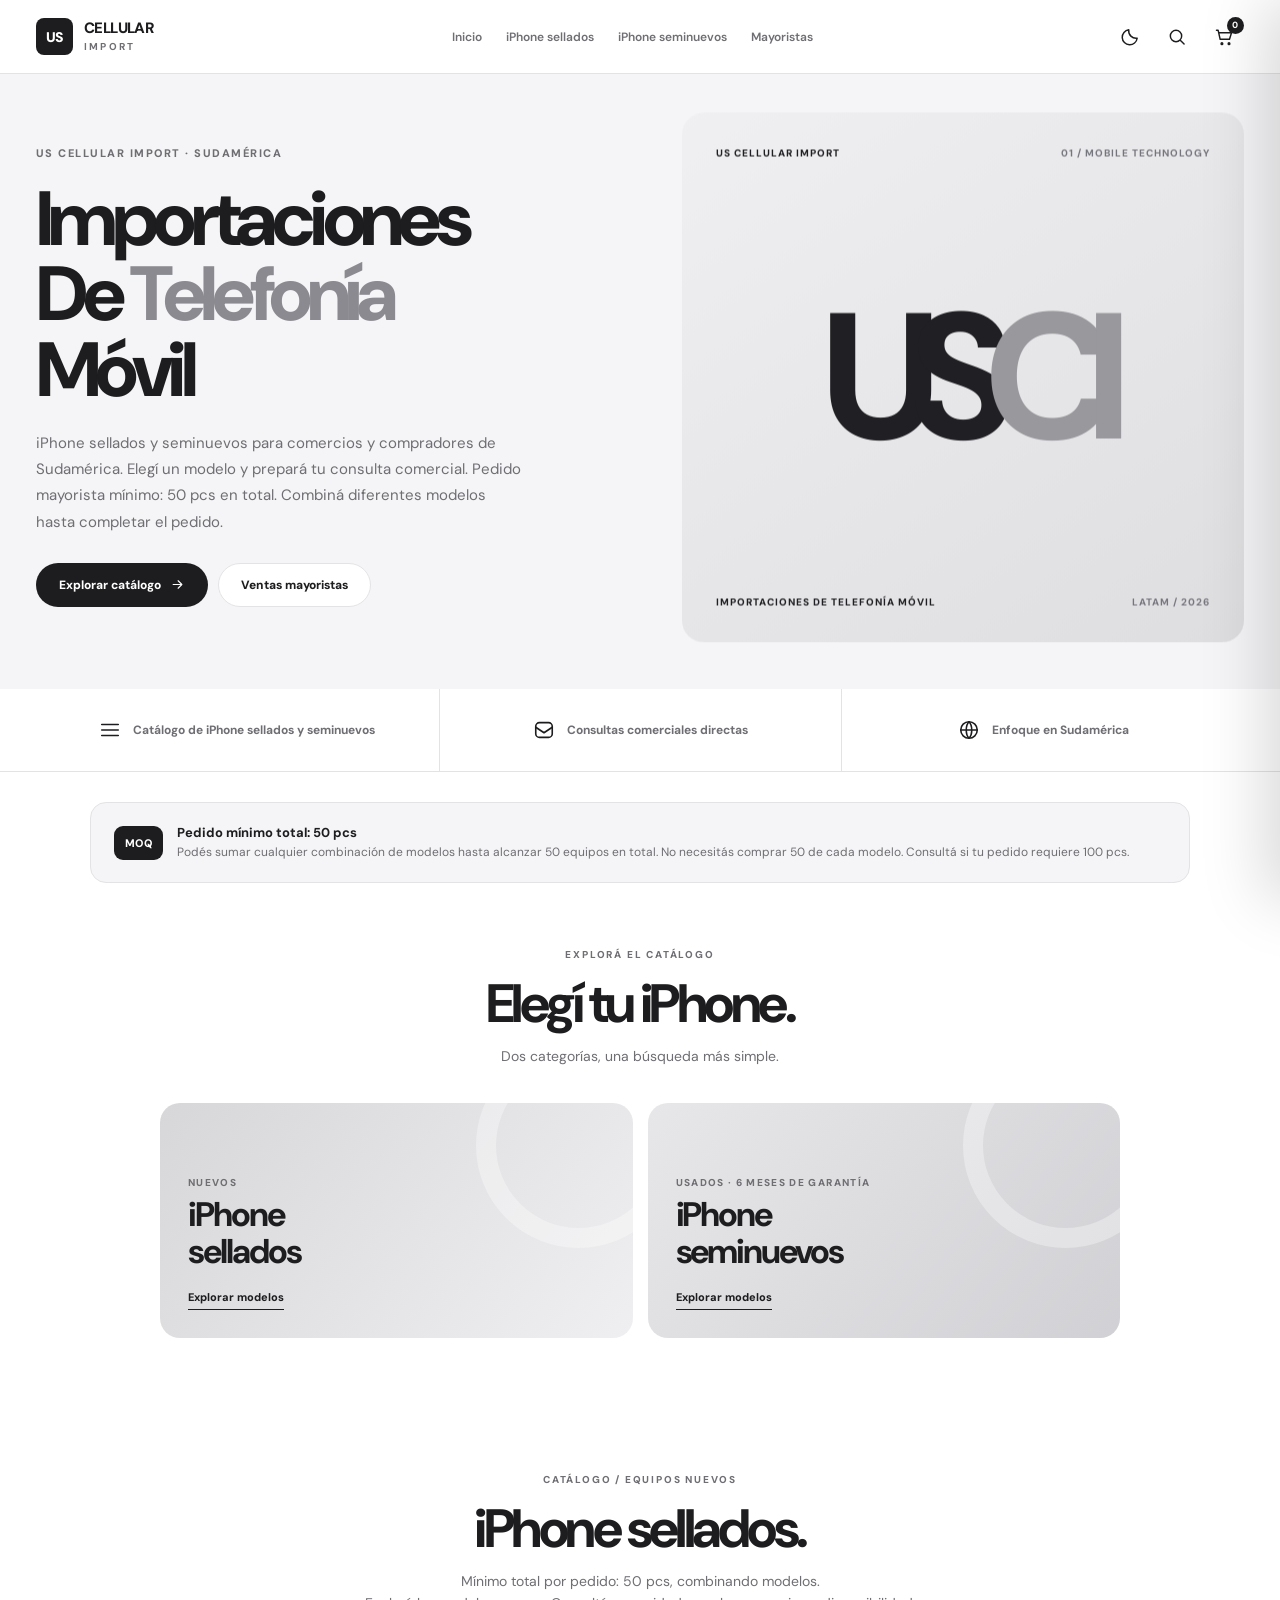
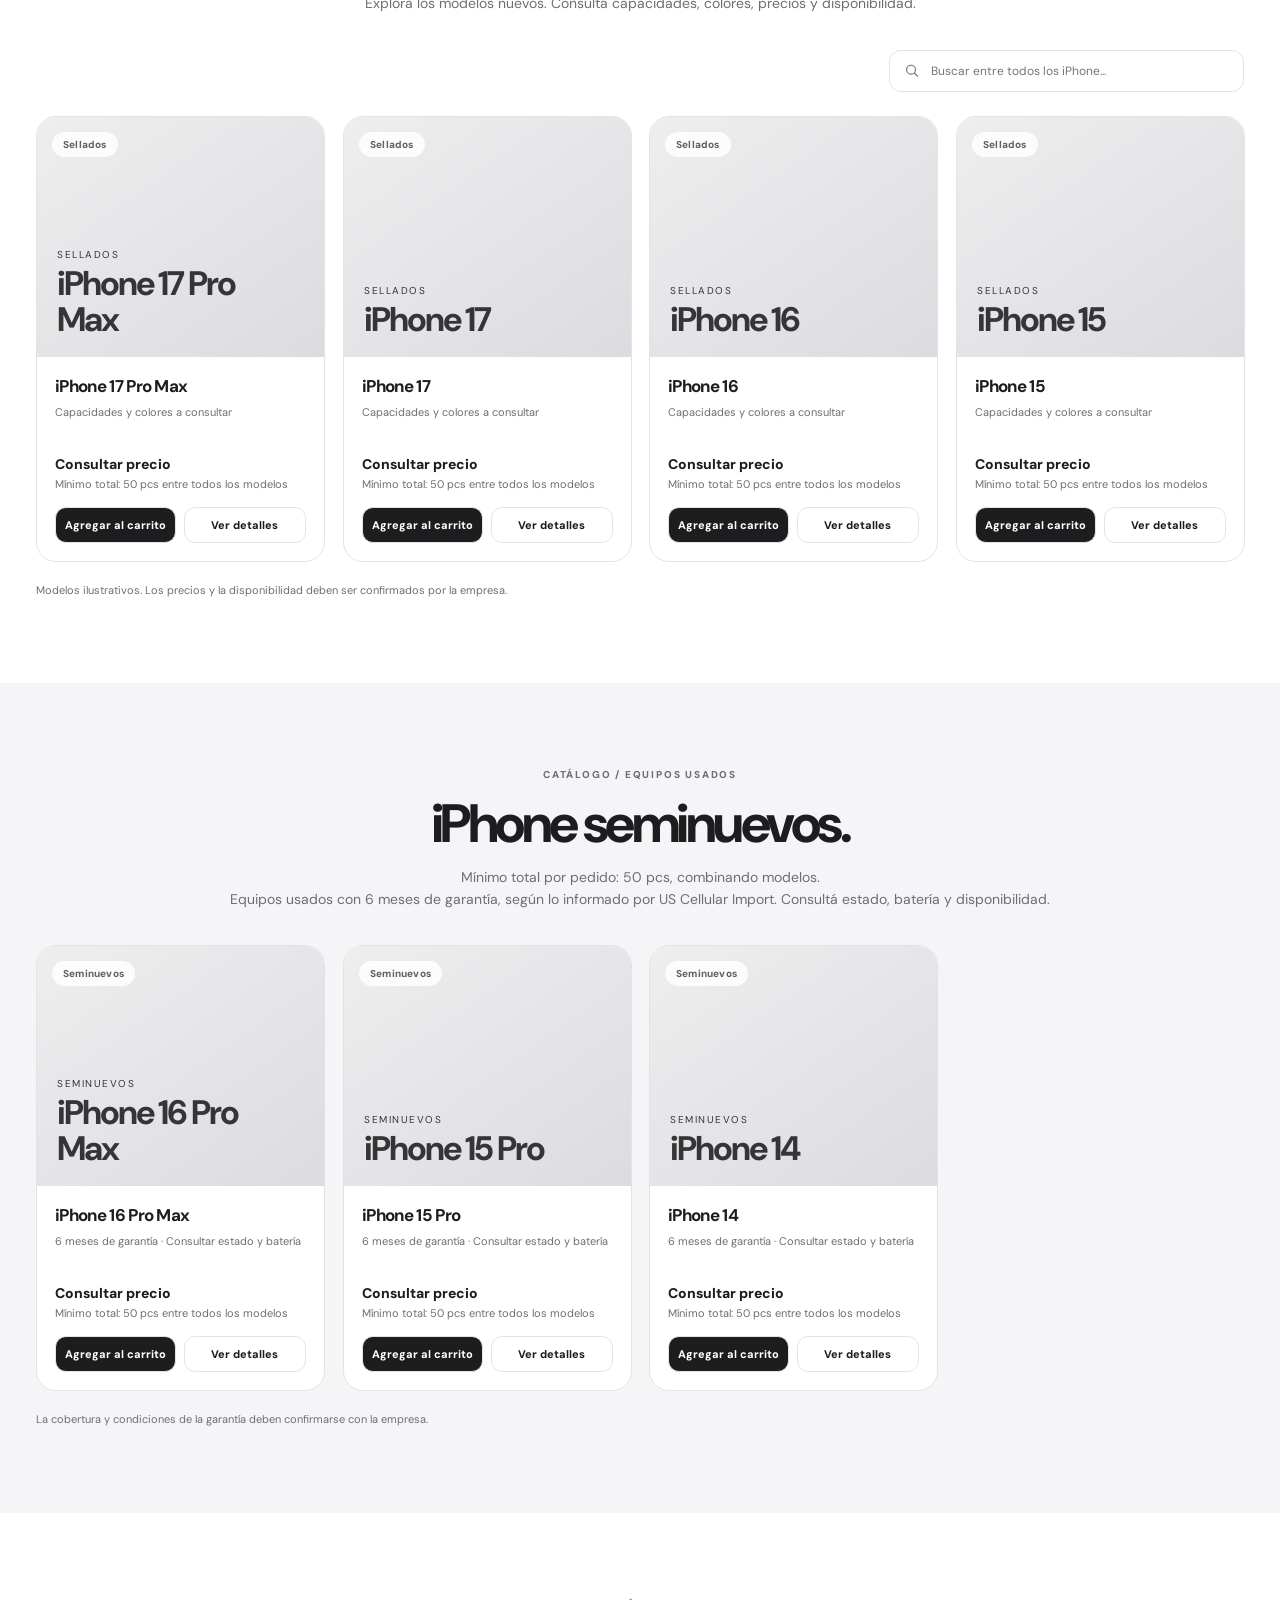
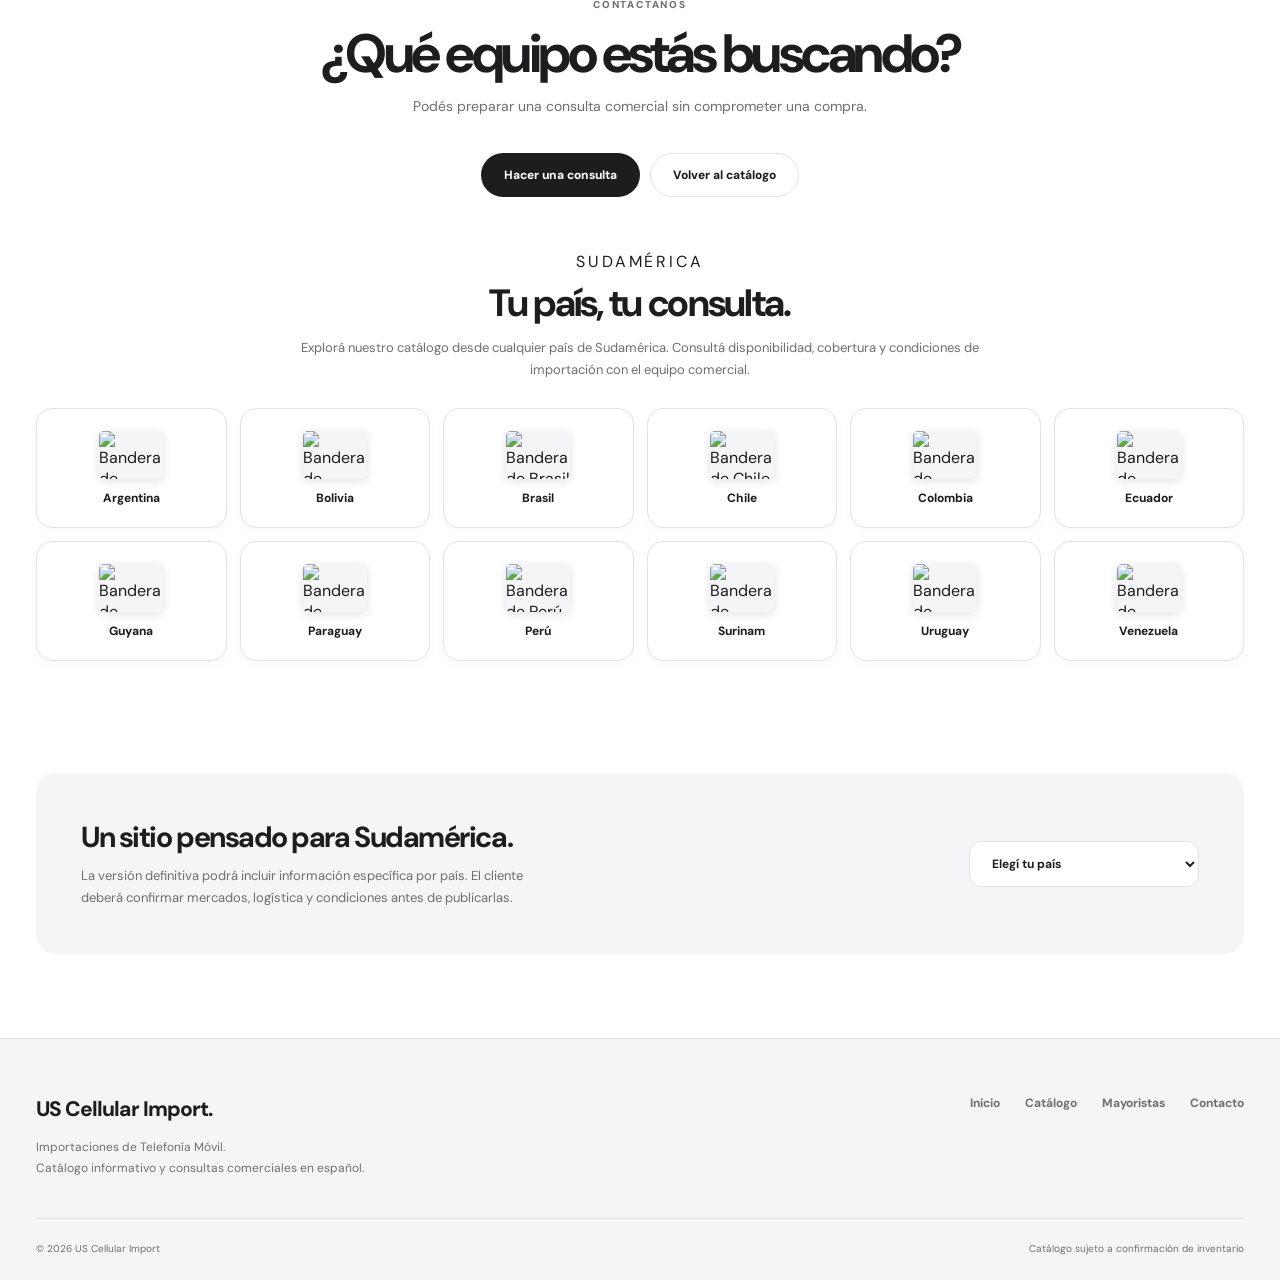
==== commit 816475b1: "Add South American flag and country name grid to regional section" ====
--- a/index.html
+++ b/index.html
@@ -105,6 +105,23 @@
 .usci-cart-minimum{font-size:12px;line-height:1.6;padding:13px 20px;background:var(--surface);border-block:1px solid var(--line)}
 .usci-qty-input{width:62px;min-width:0;border:1px solid var(--line);background:var(--card);color:var(--text);border-radius:7px;padding:6px;text-align:center;font:inherit;font-size:12px}
 @media(max-width:600px){.usci-moq-strip{font-size:12px;gap:10px;padding:15px}.usci-moq-tag{padding:7px}}
+
+/* Country grid: South American countries, flag + name. */
+.usci-southamerica{padding:38px 0 42px}
+.usci-southamerica-header{text-align:center;margin:0 auto 28px;max-width:680px}
+.usci-southamerica-header .mini{letter-spacing:.18em;margin-bottom:10px}
+.usci-southamerica-header h3{font-size:clamp(25px,3.1vw,38px);letter-spacing:-.045em;line-height:1.15;margin:0 0 12px}
+.usci-southamerica-header>p:last-child{color:var(--muted);font-size:13px;line-height:1.65;margin:0}
+.usci-country-grid{display:grid;grid-template-columns:repeat(6,minmax(0,1fr));gap:13px}
+.usci-country{display:flex;flex-direction:column;align-items:center;justify-content:center;gap:11px;min-height:120px;padding:17px 10px;background:var(--card);border:1px solid var(--line);border-radius:16px;box-shadow:0 4px 12px rgba(0,0,0,.025);transition:transform .2s,border-color .2s,box-shadow .2s}
+.usci-country-flag{width:64px;height:48px;display:flex;align-items:center;justify-content:center;overflow:hidden;border-radius:5px;box-shadow:0 2px 10px rgba(0,0,0,.12);background:var(--surface)}
+.usci-country-flag img{display:block;width:100%;height:100%;object-fit:cover}
+.usci-country-name{font-size:12px;font-weight:750;line-height:1.35;text-align:center}
+@media(hover:hover) and (prefers-reduced-motion:no-preference){.usci-country:hover{transform:translateY(-3px);border-color:var(--muted);box-shadow:0 10px 22px rgba(0,0,0,.08)}}
+@media(max-width:950px){.usci-country-grid{grid-template-columns:repeat(4,minmax(0,1fr))}}
+@media(max-width:640px){.usci-southamerica{padding:24px 0 36px}.usci-country-grid{grid-template-columns:repeat(3,minmax(0,1fr));gap:9px}.usci-country{min-height:104px;padding:14px 6px;gap:9px}.usci-country-flag{width:54px;height:41px}.usci-country-name{font-size:11px}}
+@media(max-width:400px){.usci-country-grid{grid-template-columns:repeat(2,minmax(0,1fr))}}
+
 </style>
 <link rel="stylesheet" href="./premium-motion.css?v=5">
 </head>
@@ -127,7 +144,11 @@
 
 
 
-<section class="section" id="contacto"><div class="container"><div class="section-top"><p class="mini">CONTÁCTANOS</p><h2>¿Qué equipo estás buscando?</h2><p>Podés preparar una consulta comercial sin comprometer una compra.</p></div><div class="button-row" style="justify-content:center"><button class="btn btn-primary" id="openContact">Hacer una consulta</button><a href="#sellados" class="btn btn-secondary">Volver al catálogo</a></div><div class="coverage"><div><h3>Un sitio pensado para Sudamérica.</h3><p>La versión definitiva podrá incluir información específica por país. El cliente deberá confirmar mercados, logística y condiciones antes de publicarlas.</p></div><select id="marketSelect" aria-label="Seleccionar país"><option value="">Elegí tu país</option><option>Argentina</option><option>Bolivia</option><option>Brasil</option><option>Chile</option><option>Colombia</option><option>Ecuador</option><option>Paraguay</option><option>Perú</option><option>Uruguay</option><option>Venezuela</option><option>Guyana</option><option>Surinam</option></select></div></div></section>
+<section class="section" id="contacto"><div class="container"><div class="section-top"><p class="mini">CONTÁCTANOS</p><h2>¿Qué equipo estás buscando?</h2><p>Podés preparar una consulta comercial sin comprometer una compra.</p></div><div class="button-row" style="justify-content:center"><button class="btn btn-primary" id="openContact">Hacer una consulta</button><a href="#sellados" class="btn btn-secondary">Volver al catálogo</a></div><section class="usci-southamerica" aria-labelledby="usciCountriesHeading">
+  <div class="usci-southamerica-header"><p class="mini">SUDAMÉRICA</p><h3 id="usciCountriesHeading">Tu país, tu consulta.</h3><p>Explorá nuestro catálogo desde cualquier país de Sudamérica. Consultá disponibilidad, cobertura y condiciones de importación con el equipo comercial.</p></div>
+  <div class="usci-country-grid"><div class="usci-country"><span class="usci-country-flag"><img src="https://flagcdn.com/80x60/ar.png" srcset="https://flagcdn.com/160x120/ar.png 2x" width="64" height="48" alt="Bandera de Argentina" loading="lazy" decoding="async"></span><span class="usci-country-name">Argentina</span></div><div class="usci-country"><span class="usci-country-flag"><img src="https://flagcdn.com/80x60/bo.png" srcset="https://flagcdn.com/160x120/bo.png 2x" width="64" height="48" alt="Bandera de Bolivia" loading="lazy" decoding="async"></span><span class="usci-country-name">Bolivia</span></div><div class="usci-country"><span class="usci-country-flag"><img src="https://flagcdn.com/80x60/br.png" srcset="https://flagcdn.com/160x120/br.png 2x" width="64" height="48" alt="Bandera de Brasil" loading="lazy" decoding="async"></span><span class="usci-country-name">Brasil</span></div><div class="usci-country"><span class="usci-country-flag"><img src="https://flagcdn.com/80x60/cl.png" srcset="https://flagcdn.com/160x120/cl.png 2x" width="64" height="48" alt="Bandera de Chile" loading="lazy" decoding="async"></span><span class="usci-country-name">Chile</span></div><div class="usci-country"><span class="usci-country-flag"><img src="https://flagcdn.com/80x60/co.png" srcset="https://flagcdn.com/160x120/co.png 2x" width="64" height="48" alt="Bandera de Colombia" loading="lazy" decoding="async"></span><span class="usci-country-name">Colombia</span></div><div class="usci-country"><span class="usci-country-flag"><img src="https://flagcdn.com/80x60/ec.png" srcset="https://flagcdn.com/160x120/ec.png 2x" width="64" height="48" alt="Bandera de Ecuador" loading="lazy" decoding="async"></span><span class="usci-country-name">Ecuador</span></div><div class="usci-country"><span class="usci-country-flag"><img src="https://flagcdn.com/80x60/gy.png" srcset="https://flagcdn.com/160x120/gy.png 2x" width="64" height="48" alt="Bandera de Guyana" loading="lazy" decoding="async"></span><span class="usci-country-name">Guyana</span></div><div class="usci-country"><span class="usci-country-flag"><img src="https://flagcdn.com/80x60/py.png" srcset="https://flagcdn.com/160x120/py.png 2x" width="64" height="48" alt="Bandera de Paraguay" loading="lazy" decoding="async"></span><span class="usci-country-name">Paraguay</span></div><div class="usci-country"><span class="usci-country-flag"><img src="https://flagcdn.com/80x60/pe.png" srcset="https://flagcdn.com/160x120/pe.png 2x" width="64" height="48" alt="Bandera de Perú" loading="lazy" decoding="async"></span><span class="usci-country-name">Perú</span></div><div class="usci-country"><span class="usci-country-flag"><img src="https://flagcdn.com/80x60/sr.png" srcset="https://flagcdn.com/160x120/sr.png 2x" width="64" height="48" alt="Bandera de Surinam" loading="lazy" decoding="async"></span><span class="usci-country-name">Surinam</span></div><div class="usci-country"><span class="usci-country-flag"><img src="https://flagcdn.com/80x60/uy.png" srcset="https://flagcdn.com/160x120/uy.png 2x" width="64" height="48" alt="Bandera de Uruguay" loading="lazy" decoding="async"></span><span class="usci-country-name">Uruguay</span></div><div class="usci-country"><span class="usci-country-flag"><img src="https://flagcdn.com/80x60/ve.png" srcset="https://flagcdn.com/160x120/ve.png 2x" width="64" height="48" alt="Bandera de Venezuela" loading="lazy" decoding="async"></span><span class="usci-country-name">Venezuela</span></div></div>
+</section>
+<div class="coverage"><div><h3>Un sitio pensado para Sudamérica.</h3><p>La versión definitiva podrá incluir información específica por país. El cliente deberá confirmar mercados, logística y condiciones antes de publicarlas.</p></div><select id="marketSelect" aria-label="Seleccionar país"><option value="">Elegí tu país</option><option>Argentina</option><option>Bolivia</option><option>Brasil</option><option>Chile</option><option>Colombia</option><option>Ecuador</option><option>Paraguay</option><option>Perú</option><option>Uruguay</option><option>Venezuela</option><option>Guyana</option><option>Surinam</option></select></div></div></section>
 </main>
 <main class="detail-page" id="detailPage" hidden aria-labelledby="detailPageHeading">
   <div class="container detail-page-inner">
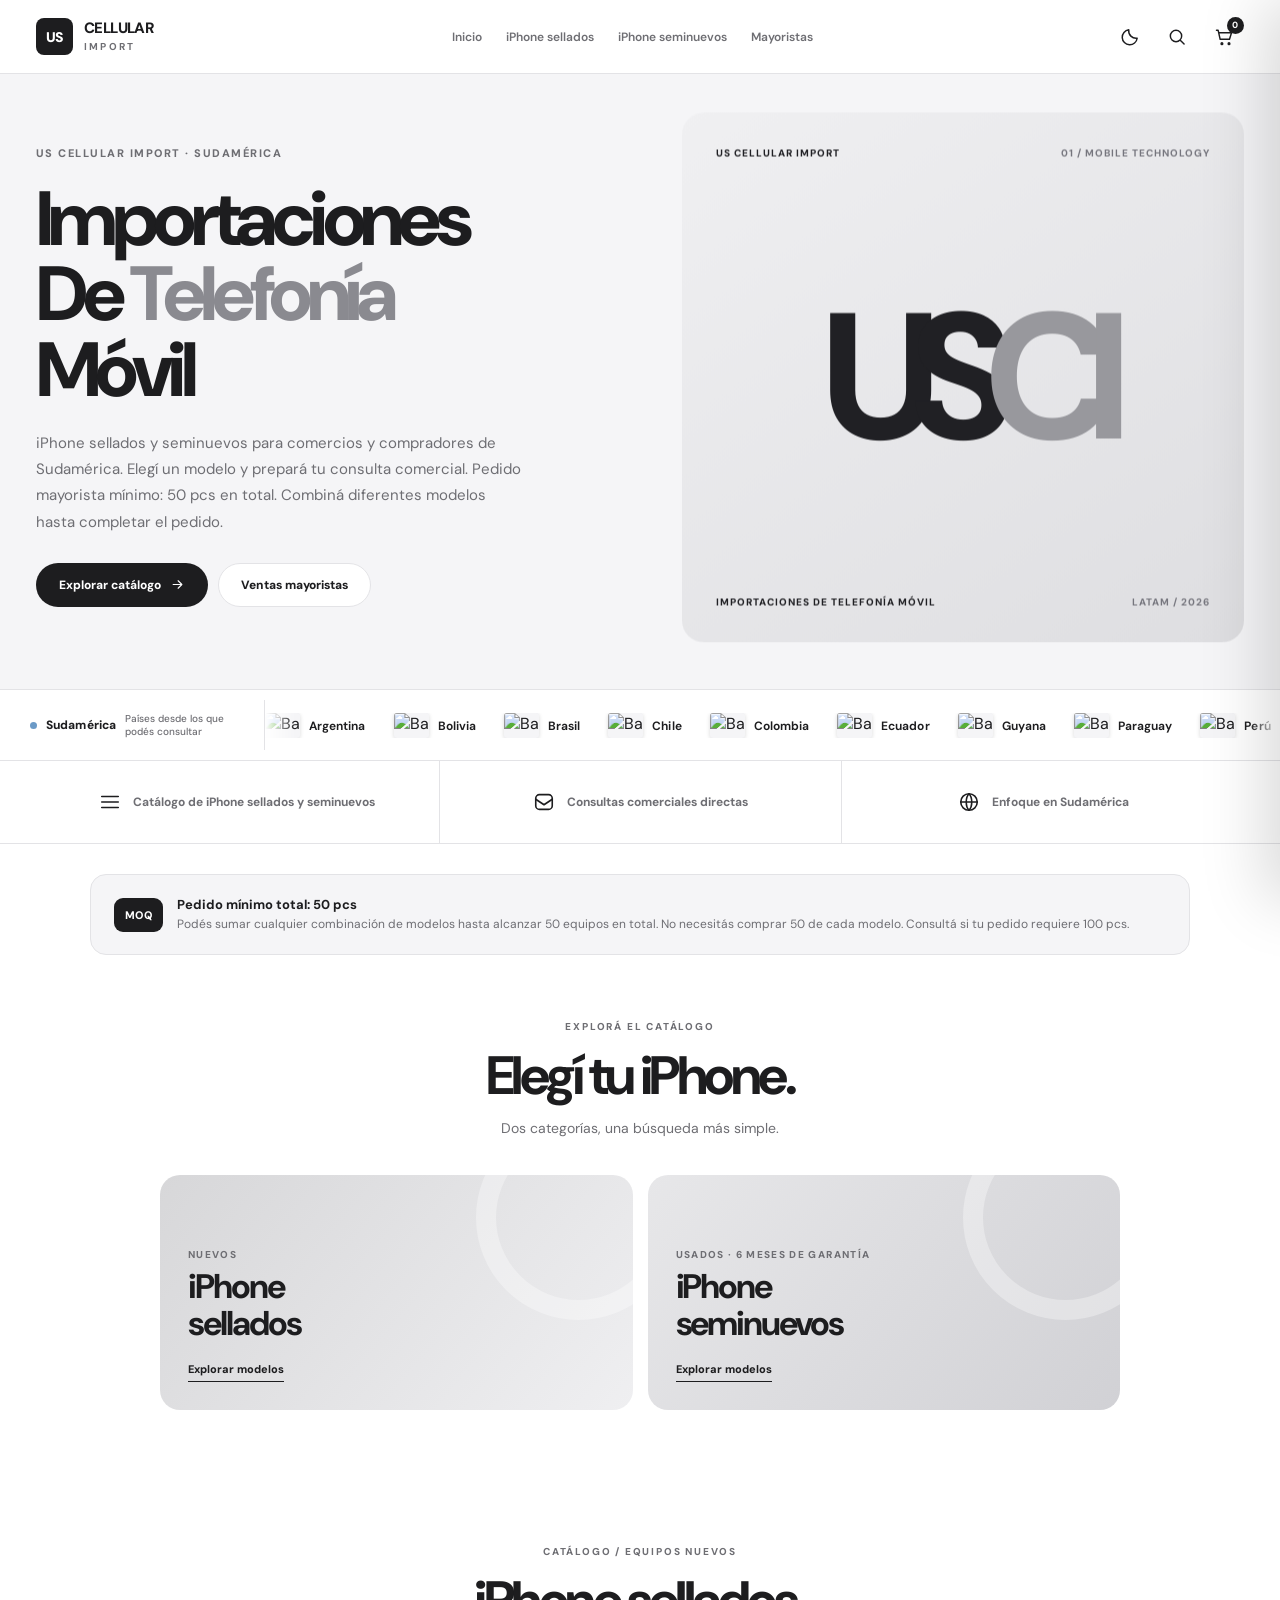
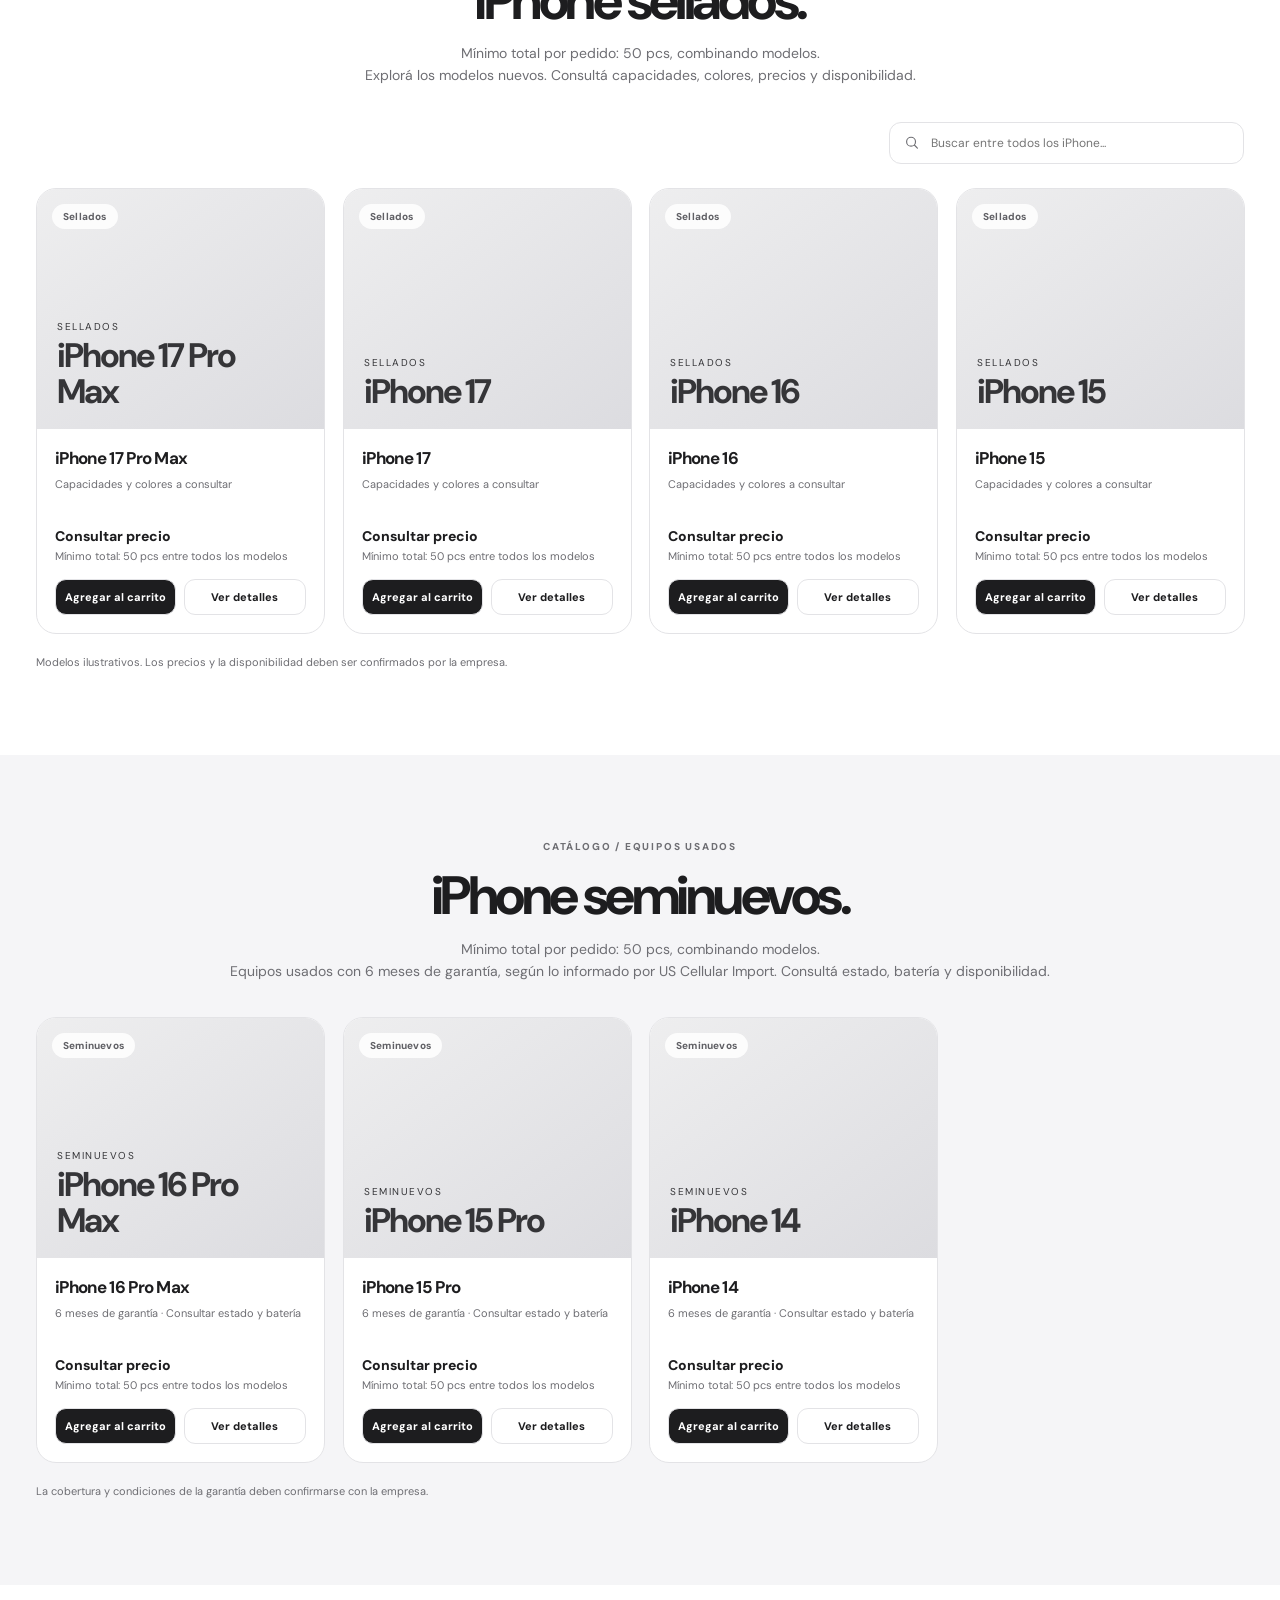
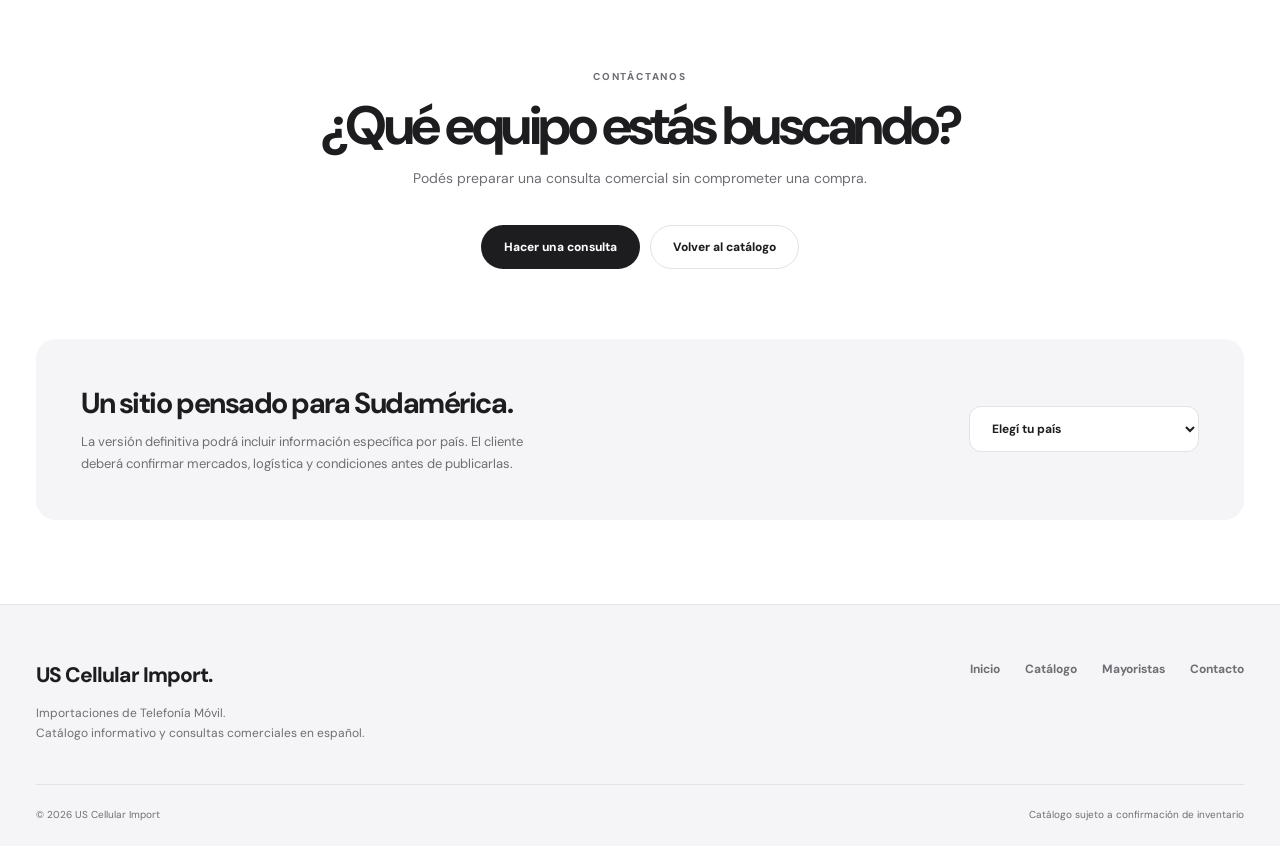
==== commit 2cde8422: "Move South American flags below hero in compact seamless animated ticker" ====
--- a/index.html
+++ b/index.html
@@ -106,21 +106,26 @@
 .usci-qty-input{width:62px;min-width:0;border:1px solid var(--line);background:var(--card);color:var(--text);border-radius:7px;padding:6px;text-align:center;font:inherit;font-size:12px}
 @media(max-width:600px){.usci-moq-strip{font-size:12px;gap:10px;padding:15px}.usci-moq-tag{padding:7px}}
 
-/* Country grid: South American countries, flag + name. */
-.usci-southamerica{padding:38px 0 42px}
-.usci-southamerica-header{text-align:center;margin:0 auto 28px;max-width:680px}
-.usci-southamerica-header .mini{letter-spacing:.18em;margin-bottom:10px}
-.usci-southamerica-header h3{font-size:clamp(25px,3.1vw,38px);letter-spacing:-.045em;line-height:1.15;margin:0 0 12px}
-.usci-southamerica-header>p:last-child{color:var(--muted);font-size:13px;line-height:1.65;margin:0}
-.usci-country-grid{display:grid;grid-template-columns:repeat(6,minmax(0,1fr));gap:13px}
-.usci-country{display:flex;flex-direction:column;align-items:center;justify-content:center;gap:11px;min-height:120px;padding:17px 10px;background:var(--card);border:1px solid var(--line);border-radius:16px;box-shadow:0 4px 12px rgba(0,0,0,.025);transition:transform .2s,border-color .2s,box-shadow .2s}
-.usci-country-flag{width:64px;height:48px;display:flex;align-items:center;justify-content:center;overflow:hidden;border-radius:5px;box-shadow:0 2px 10px rgba(0,0,0,.12);background:var(--surface)}
-.usci-country-flag img{display:block;width:100%;height:100%;object-fit:cover}
-.usci-country-name{font-size:12px;font-weight:750;line-height:1.35;text-align:center}
-@media(hover:hover) and (prefers-reduced-motion:no-preference){.usci-country:hover{transform:translateY(-3px);border-color:var(--muted);box-shadow:0 10px 22px rgba(0,0,0,.08)}}
-@media(max-width:950px){.usci-country-grid{grid-template-columns:repeat(4,minmax(0,1fr))}}
-@media(max-width:640px){.usci-southamerica{padding:24px 0 36px}.usci-country-grid{grid-template-columns:repeat(3,minmax(0,1fr));gap:9px}.usci-country{min-height:104px;padding:14px 6px;gap:9px}.usci-country-flag{width:54px;height:41px}.usci-country-name{font-size:11px}}
-@media(max-width:400px){.usci-country-grid{grid-template-columns:repeat(2,minmax(0,1fr))}}
+
+/* Compact, seamless South America flag marquee under the hero. */
+.usci-flags-marquee{width:100%;background:var(--bg);border-top:1px solid var(--line);border-bottom:1px solid var(--line);overflow:hidden}
+.usci-flags-bar{display:flex;min-height:70px;width:100%;align-items:center}
+.usci-flags-label{display:flex;align-items:center;gap:9px;flex:0 0 265px;min-width:0;padding:12px 21px 12px max(28px,calc((100vw - 1220px)/2));white-space:nowrap;position:relative;z-index:2;background:var(--bg);border-right:1px solid var(--line)}
+.usci-flags-label-dot{width:7px;height:7px;flex:none;background:#6b9ac7;border-radius:50%}
+.usci-flags-label strong{font-size:12px;font-weight:800;letter-spacing:.01em}
+.usci-flags-label small{font-size:10px;color:var(--muted);font-weight:500;letter-spacing:0;white-space:normal}
+.usci-flags-viewport{min-width:0;flex:1;overflow:hidden;position:relative;-webkit-mask-image:linear-gradient(90deg,transparent,#000 3%,#000 97%,transparent);mask-image:linear-gradient(90deg,transparent,#000 3%,#000 97%,transparent)}
+.usci-flags-track{display:flex;align-items:center;width:max-content;min-width:100%;will-change:transform;animation:usci-flags-left 40s linear infinite}
+.usci-flags-set{display:flex;align-items:center;flex:0 0 auto;gap:28px;padding:0 28px 0 0;white-space:nowrap}
+.usci-marquee-country{display:inline-flex;align-items:center;gap:9px;flex:0 0 auto}
+.usci-marquee-flag{width:35px;height:25px;border-radius:3px;display:block;flex:none;overflow:hidden;box-shadow:0 1px 4px rgba(0,0,0,.15);background:var(--surface)}
+.usci-marquee-flag img{display:block;width:100%;height:100%;object-fit:cover}
+.usci-marquee-name{font-size:12px;font-weight:650;letter-spacing:.005em;color:var(--text)}
+@keyframes usci-flags-left{from{transform:translate3d(0,0,0)}to{transform:translate3d(-50%,0,0)}}
+@media(hover:hover){.usci-flags-viewport:hover .usci-flags-track{animation-play-state:paused}}
+.usci-flags-viewport:focus-within .usci-flags-track{animation-play-state:paused}
+@media(max-width:760px){.usci-flags-bar{min-height:58px}.usci-flags-label{flex-basis:139px;padding:10px 12px 10px 18px;gap:7px;flex-wrap:wrap}.usci-flags-label strong{font-size:11px}.usci-flags-label small{display:none}.usci-flags-set{gap:20px;padding-right:20px}.usci-marquee-flag{width:31px;height:23px}.usci-marquee-name{font-size:11px}.usci-flags-track{animation-duration:34s}}
+@media(prefers-reduced-motion:reduce){.usci-flags-track{animation:none;will-change:auto}.usci-flags-viewport{overflow-x:auto;scrollbar-width:thin;-webkit-mask-image:none;mask-image:none}.usci-flags-set[aria-hidden=true]{display:none}}
 
 </style>
 <link rel="stylesheet" href="./premium-motion.css?v=5">
@@ -134,6 +139,17 @@
 </div></header>
 <main id="storeMain">
 <section class="hero" id="inicio"><div class="container hero-inner"><div class="hero-copy"><p class="eyebrow">US CELLULAR IMPORT · SUDAMÉRICA</p><h1>Importaciones<br>De <span>Telefonía</span><br>Móvil</h1><p class="desc">iPhone sellados y seminuevos para comercios y compradores de Sudamérica. Elegí un modelo y prepará tu consulta comercial. Pedido mayorista mínimo: 50 pcs en total. Combiná diferentes modelos hasta completar el pedido.</p><div class="button-row"><a href="#sellados" class="btn btn-primary">Explorar catálogo <svg viewBox="0 0 24 24"><path d="M5 12h14m-6-6 6 6-6 6"/></svg></a><a href="#contacto" class="btn btn-secondary">Ventas mayoristas</a></div></div><div class="hero-art hero-typographic" id="heroArt"><div class="hero-stage"><div class="brand-panel"><div class="panel-top">US CELLULAR IMPORT <span>01 / MOBILE TECHNOLOGY</span></div><div class="panel-middle">US<span>CI</span></div><div class="panel-bottom">IMPORTACIONES DE TELEFONÍA MÓVIL <span>LATAM / 2026</span></div></div></div></div></div></section>
+<section class="usci-flags-marquee" aria-labelledby="usciMarqueeTitle">
+ <div class="usci-flags-bar">
+  <div class="usci-flags-label"><span class="usci-flags-label-dot" aria-hidden="true"></span><strong id="usciMarqueeTitle">Sudamérica</strong><small>Países desde los que podés consultar</small></div>
+  <div class="usci-flags-viewport" role="region" aria-label="Países de Sudamérica; cobertura comercial y logística a confirmar">
+   <div class="usci-flags-track">
+    <div class="usci-flags-set"><span class="usci-marquee-country"><span class="usci-marquee-flag"><img src="https://flagcdn.com/80x60/ar.png" srcset="https://flagcdn.com/160x120/ar.png 2x" width="40" height="30" alt="Bandera de Argentina" loading="lazy" decoding="async"></span><span class="usci-marquee-name">Argentina</span></span><span class="usci-marquee-country"><span class="usci-marquee-flag"><img src="https://flagcdn.com/80x60/bo.png" srcset="https://flagcdn.com/160x120/bo.png 2x" width="40" height="30" alt="Bandera de Bolivia" loading="lazy" decoding="async"></span><span class="usci-marquee-name">Bolivia</span></span><span class="usci-marquee-country"><span class="usci-marquee-flag"><img src="https://flagcdn.com/80x60/br.png" srcset="https://flagcdn.com/160x120/br.png 2x" width="40" height="30" alt="Bandera de Brasil" loading="lazy" decoding="async"></span><span class="usci-marquee-name">Brasil</span></span><span class="usci-marquee-country"><span class="usci-marquee-flag"><img src="https://flagcdn.com/80x60/cl.png" srcset="https://flagcdn.com/160x120/cl.png 2x" width="40" height="30" alt="Bandera de Chile" loading="lazy" decoding="async"></span><span class="usci-marquee-name">Chile</span></span><span class="usci-marquee-country"><span class="usci-marquee-flag"><img src="https://flagcdn.com/80x60/co.png" srcset="https://flagcdn.com/160x120/co.png 2x" width="40" height="30" alt="Bandera de Colombia" loading="lazy" decoding="async"></span><span class="usci-marquee-name">Colombia</span></span><span class="usci-marquee-country"><span class="usci-marquee-flag"><img src="https://flagcdn.com/80x60/ec.png" srcset="https://flagcdn.com/160x120/ec.png 2x" width="40" height="30" alt="Bandera de Ecuador" loading="lazy" decoding="async"></span><span class="usci-marquee-name">Ecuador</span></span><span class="usci-marquee-country"><span class="usci-marquee-flag"><img src="https://flagcdn.com/80x60/gy.png" srcset="https://flagcdn.com/160x120/gy.png 2x" width="40" height="30" alt="Bandera de Guyana" loading="lazy" decoding="async"></span><span class="usci-marquee-name">Guyana</span></span><span class="usci-marquee-country"><span class="usci-marquee-flag"><img src="https://flagcdn.com/80x60/py.png" srcset="https://flagcdn.com/160x120/py.png 2x" width="40" height="30" alt="Bandera de Paraguay" loading="lazy" decoding="async"></span><span class="usci-marquee-name">Paraguay</span></span><span class="usci-marquee-country"><span class="usci-marquee-flag"><img src="https://flagcdn.com/80x60/pe.png" srcset="https://flagcdn.com/160x120/pe.png 2x" width="40" height="30" alt="Bandera de Perú" loading="lazy" decoding="async"></span><span class="usci-marquee-name">Perú</span></span><span class="usci-marquee-country"><span class="usci-marquee-flag"><img src="https://flagcdn.com/80x60/sr.png" srcset="https://flagcdn.com/160x120/sr.png 2x" width="40" height="30" alt="Bandera de Surinam" loading="lazy" decoding="async"></span><span class="usci-marquee-name">Surinam</span></span><span class="usci-marquee-country"><span class="usci-marquee-flag"><img src="https://flagcdn.com/80x60/uy.png" srcset="https://flagcdn.com/160x120/uy.png 2x" width="40" height="30" alt="Bandera de Uruguay" loading="lazy" decoding="async"></span><span class="usci-marquee-name">Uruguay</span></span><span class="usci-marquee-country"><span class="usci-marquee-flag"><img src="https://flagcdn.com/80x60/ve.png" srcset="https://flagcdn.com/160x120/ve.png 2x" width="40" height="30" alt="Bandera de Venezuela" loading="lazy" decoding="async"></span><span class="usci-marquee-name">Venezuela</span></span></div>
+    <div class="usci-flags-set" aria-hidden="true"><span class="usci-marquee-country"><span class="usci-marquee-flag"><img src="https://flagcdn.com/80x60/ar.png" srcset="https://flagcdn.com/160x120/ar.png 2x" width="40" height="30" alt="" loading="lazy" decoding="async"></span><span class="usci-marquee-name">Argentina</span></span><span class="usci-marquee-country"><span class="usci-marquee-flag"><img src="https://flagcdn.com/80x60/bo.png" srcset="https://flagcdn.com/160x120/bo.png 2x" width="40" height="30" alt="" loading="lazy" decoding="async"></span><span class="usci-marquee-name">Bolivia</span></span><span class="usci-marquee-country"><span class="usci-marquee-flag"><img src="https://flagcdn.com/80x60/br.png" srcset="https://flagcdn.com/160x120/br.png 2x" width="40" height="30" alt="" loading="lazy" decoding="async"></span><span class="usci-marquee-name">Brasil</span></span><span class="usci-marquee-country"><span class="usci-marquee-flag"><img src="https://flagcdn.com/80x60/cl.png" srcset="https://flagcdn.com/160x120/cl.png 2x" width="40" height="30" alt="" loading="lazy" decoding="async"></span><span class="usci-marquee-name">Chile</span></span><span class="usci-marquee-country"><span class="usci-marquee-flag"><img src="https://flagcdn.com/80x60/co.png" srcset="https://flagcdn.com/160x120/co.png 2x" width="40" height="30" alt="" loading="lazy" decoding="async"></span><span class="usci-marquee-name">Colombia</span></span><span class="usci-marquee-country"><span class="usci-marquee-flag"><img src="https://flagcdn.com/80x60/ec.png" srcset="https://flagcdn.com/160x120/ec.png 2x" width="40" height="30" alt="" loading="lazy" decoding="async"></span><span class="usci-marquee-name">Ecuador</span></span><span class="usci-marquee-country"><span class="usci-marquee-flag"><img src="https://flagcdn.com/80x60/gy.png" srcset="https://flagcdn.com/160x120/gy.png 2x" width="40" height="30" alt="" loading="lazy" decoding="async"></span><span class="usci-marquee-name">Guyana</span></span><span class="usci-marquee-country"><span class="usci-marquee-flag"><img src="https://flagcdn.com/80x60/py.png" srcset="https://flagcdn.com/160x120/py.png 2x" width="40" height="30" alt="" loading="lazy" decoding="async"></span><span class="usci-marquee-name">Paraguay</span></span><span class="usci-marquee-country"><span class="usci-marquee-flag"><img src="https://flagcdn.com/80x60/pe.png" srcset="https://flagcdn.com/160x120/pe.png 2x" width="40" height="30" alt="" loading="lazy" decoding="async"></span><span class="usci-marquee-name">Perú</span></span><span class="usci-marquee-country"><span class="usci-marquee-flag"><img src="https://flagcdn.com/80x60/sr.png" srcset="https://flagcdn.com/160x120/sr.png 2x" width="40" height="30" alt="" loading="lazy" decoding="async"></span><span class="usci-marquee-name">Surinam</span></span><span class="usci-marquee-country"><span class="usci-marquee-flag"><img src="https://flagcdn.com/80x60/uy.png" srcset="https://flagcdn.com/160x120/uy.png 2x" width="40" height="30" alt="" loading="lazy" decoding="async"></span><span class="usci-marquee-name">Uruguay</span></span><span class="usci-marquee-country"><span class="usci-marquee-flag"><img src="https://flagcdn.com/80x60/ve.png" srcset="https://flagcdn.com/160x120/ve.png 2x" width="40" height="30" alt="" loading="lazy" decoding="async"></span><span class="usci-marquee-name">Venezuela</span></span></div>
+   </div>
+  </div>
+ </div>
+</section>
 <div class="quick-strip"><div class="container strip-items"><div><svg viewBox="0 0 24 24"><path d="M3 6h18M3 12h18M3 18h18"/></svg>Catálogo de iPhone sellados y seminuevos</div><div><svg viewBox="0 0 24 24"><path d="M3 8a4 4 0 0 1 4-4h10a4 4 0 0 1 4 4v8a4 4 0 0 1-4 4H7a4 4 0 0 1-4-4z"/><path d="m3 9 9 6 9-6"/></svg>Consultas comerciales directas</div><div><svg viewBox="0 0 24 24"><circle cx="12" cy="12" r="9"/><path d="M3 12h18M12 3c-4 4-4 14 0 18M12 3c4 4 4 14 0 18"/></svg>Enfoque en Sudamérica</div></div></div>
 
 
@@ -144,11 +160,7 @@
 
 
 
-<section class="section" id="contacto"><div class="container"><div class="section-top"><p class="mini">CONTÁCTANOS</p><h2>¿Qué equipo estás buscando?</h2><p>Podés preparar una consulta comercial sin comprometer una compra.</p></div><div class="button-row" style="justify-content:center"><button class="btn btn-primary" id="openContact">Hacer una consulta</button><a href="#sellados" class="btn btn-secondary">Volver al catálogo</a></div><section class="usci-southamerica" aria-labelledby="usciCountriesHeading">
-  <div class="usci-southamerica-header"><p class="mini">SUDAMÉRICA</p><h3 id="usciCountriesHeading">Tu país, tu consulta.</h3><p>Explorá nuestro catálogo desde cualquier país de Sudamérica. Consultá disponibilidad, cobertura y condiciones de importación con el equipo comercial.</p></div>
-  <div class="usci-country-grid"><div class="usci-country"><span class="usci-country-flag"><img src="https://flagcdn.com/80x60/ar.png" srcset="https://flagcdn.com/160x120/ar.png 2x" width="64" height="48" alt="Bandera de Argentina" loading="lazy" decoding="async"></span><span class="usci-country-name">Argentina</span></div><div class="usci-country"><span class="usci-country-flag"><img src="https://flagcdn.com/80x60/bo.png" srcset="https://flagcdn.com/160x120/bo.png 2x" width="64" height="48" alt="Bandera de Bolivia" loading="lazy" decoding="async"></span><span class="usci-country-name">Bolivia</span></div><div class="usci-country"><span class="usci-country-flag"><img src="https://flagcdn.com/80x60/br.png" srcset="https://flagcdn.com/160x120/br.png 2x" width="64" height="48" alt="Bandera de Brasil" loading="lazy" decoding="async"></span><span class="usci-country-name">Brasil</span></div><div class="usci-country"><span class="usci-country-flag"><img src="https://flagcdn.com/80x60/cl.png" srcset="https://flagcdn.com/160x120/cl.png 2x" width="64" height="48" alt="Bandera de Chile" loading="lazy" decoding="async"></span><span class="usci-country-name">Chile</span></div><div class="usci-country"><span class="usci-country-flag"><img src="https://flagcdn.com/80x60/co.png" srcset="https://flagcdn.com/160x120/co.png 2x" width="64" height="48" alt="Bandera de Colombia" loading="lazy" decoding="async"></span><span class="usci-country-name">Colombia</span></div><div class="usci-country"><span class="usci-country-flag"><img src="https://flagcdn.com/80x60/ec.png" srcset="https://flagcdn.com/160x120/ec.png 2x" width="64" height="48" alt="Bandera de Ecuador" loading="lazy" decoding="async"></span><span class="usci-country-name">Ecuador</span></div><div class="usci-country"><span class="usci-country-flag"><img src="https://flagcdn.com/80x60/gy.png" srcset="https://flagcdn.com/160x120/gy.png 2x" width="64" height="48" alt="Bandera de Guyana" loading="lazy" decoding="async"></span><span class="usci-country-name">Guyana</span></div><div class="usci-country"><span class="usci-country-flag"><img src="https://flagcdn.com/80x60/py.png" srcset="https://flagcdn.com/160x120/py.png 2x" width="64" height="48" alt="Bandera de Paraguay" loading="lazy" decoding="async"></span><span class="usci-country-name">Paraguay</span></div><div class="usci-country"><span class="usci-country-flag"><img src="https://flagcdn.com/80x60/pe.png" srcset="https://flagcdn.com/160x120/pe.png 2x" width="64" height="48" alt="Bandera de Perú" loading="lazy" decoding="async"></span><span class="usci-country-name">Perú</span></div><div class="usci-country"><span class="usci-country-flag"><img src="https://flagcdn.com/80x60/sr.png" srcset="https://flagcdn.com/160x120/sr.png 2x" width="64" height="48" alt="Bandera de Surinam" loading="lazy" decoding="async"></span><span class="usci-country-name">Surinam</span></div><div class="usci-country"><span class="usci-country-flag"><img src="https://flagcdn.com/80x60/uy.png" srcset="https://flagcdn.com/160x120/uy.png 2x" width="64" height="48" alt="Bandera de Uruguay" loading="lazy" decoding="async"></span><span class="usci-country-name">Uruguay</span></div><div class="usci-country"><span class="usci-country-flag"><img src="https://flagcdn.com/80x60/ve.png" srcset="https://flagcdn.com/160x120/ve.png 2x" width="64" height="48" alt="Bandera de Venezuela" loading="lazy" decoding="async"></span><span class="usci-country-name">Venezuela</span></div></div>
-</section>
-<div class="coverage"><div><h3>Un sitio pensado para Sudamérica.</h3><p>La versión definitiva podrá incluir información específica por país. El cliente deberá confirmar mercados, logística y condiciones antes de publicarlas.</p></div><select id="marketSelect" aria-label="Seleccionar país"><option value="">Elegí tu país</option><option>Argentina</option><option>Bolivia</option><option>Brasil</option><option>Chile</option><option>Colombia</option><option>Ecuador</option><option>Paraguay</option><option>Perú</option><option>Uruguay</option><option>Venezuela</option><option>Guyana</option><option>Surinam</option></select></div></div></section>
+<section class="section" id="contacto"><div class="container"><div class="section-top"><p class="mini">CONTÁCTANOS</p><h2>¿Qué equipo estás buscando?</h2><p>Podés preparar una consulta comercial sin comprometer una compra.</p></div><div class="button-row" style="justify-content:center"><button class="btn btn-primary" id="openContact">Hacer una consulta</button><a href="#sellados" class="btn btn-secondary">Volver al catálogo</a></div><div class="coverage"><div><h3>Un sitio pensado para Sudamérica.</h3><p>La versión definitiva podrá incluir información específica por país. El cliente deberá confirmar mercados, logística y condiciones antes de publicarlas.</p></div><select id="marketSelect" aria-label="Seleccionar país"><option value="">Elegí tu país</option><option>Argentina</option><option>Bolivia</option><option>Brasil</option><option>Chile</option><option>Colombia</option><option>Ecuador</option><option>Paraguay</option><option>Perú</option><option>Uruguay</option><option>Venezuela</option><option>Guyana</option><option>Surinam</option></select></div></div></section>
 </main>
 <main class="detail-page" id="detailPage" hidden aria-labelledby="detailPageHeading">
   <div class="container detail-page-inner">
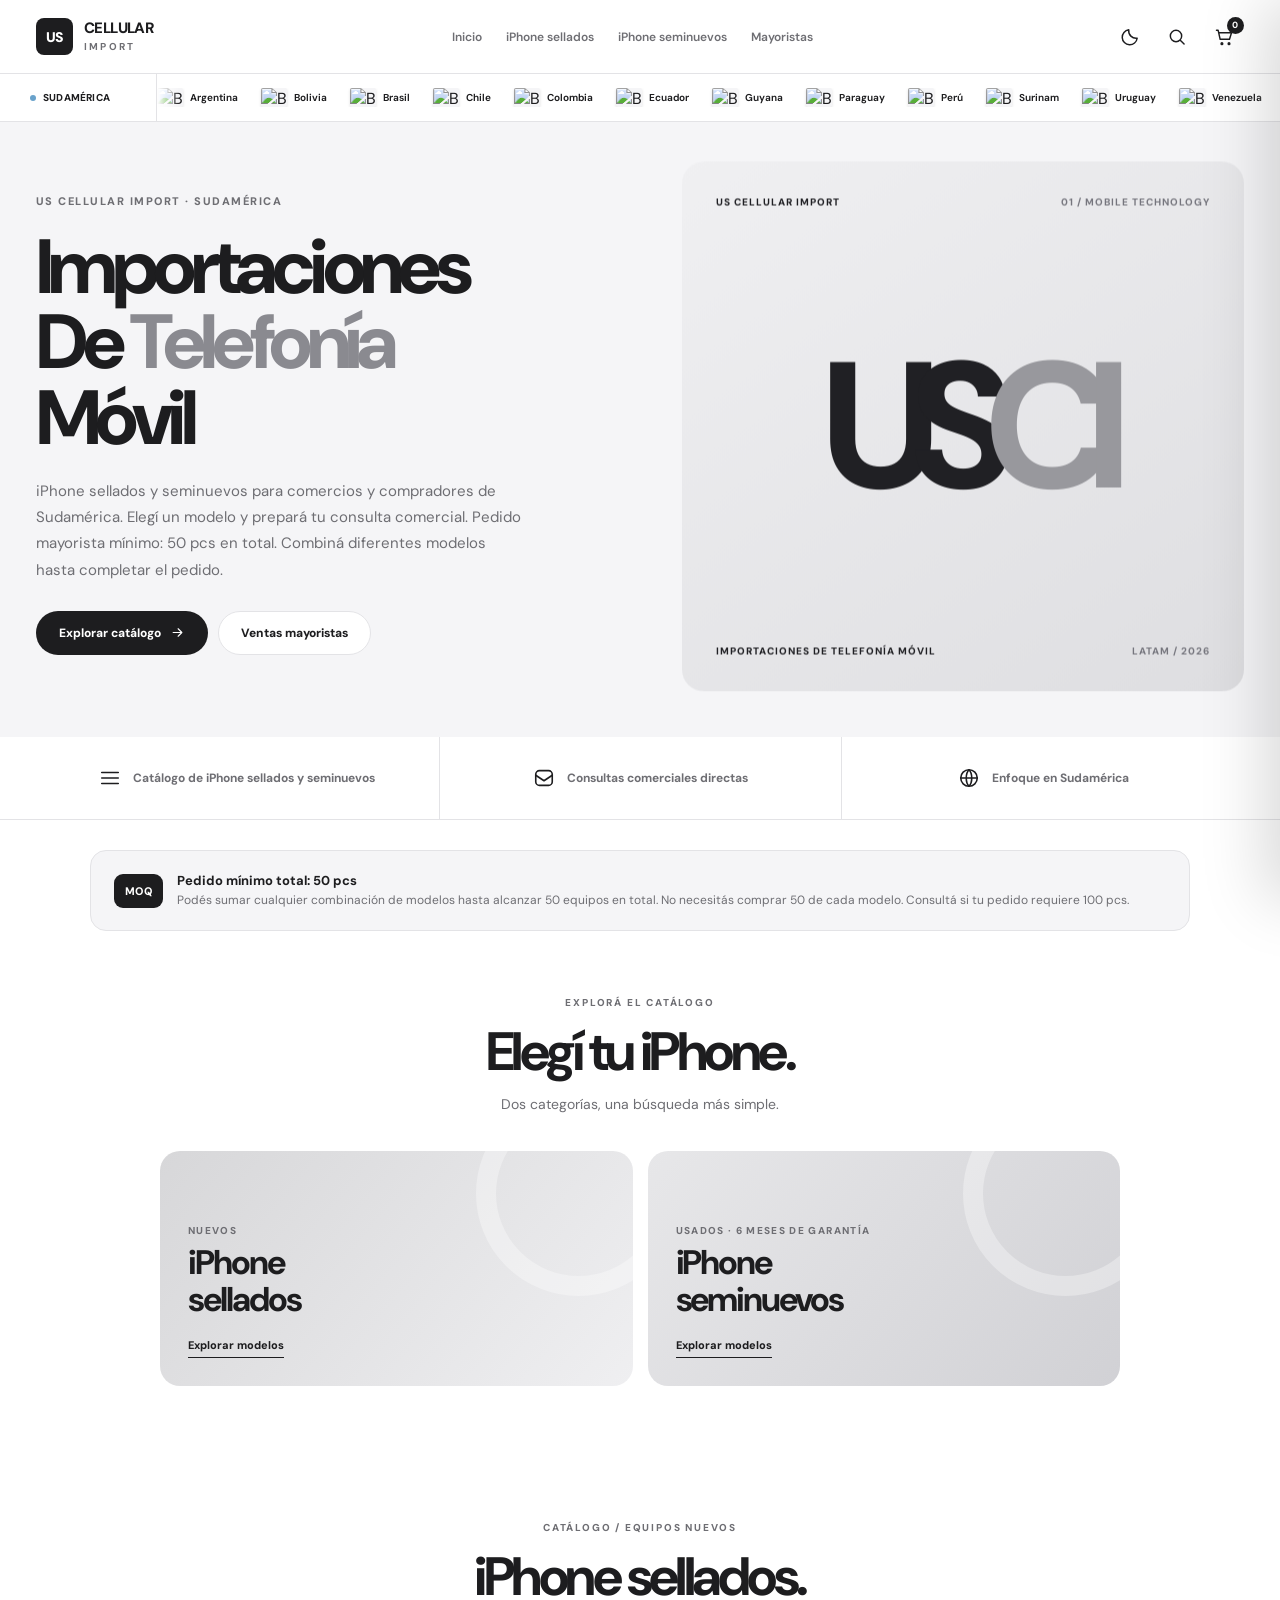
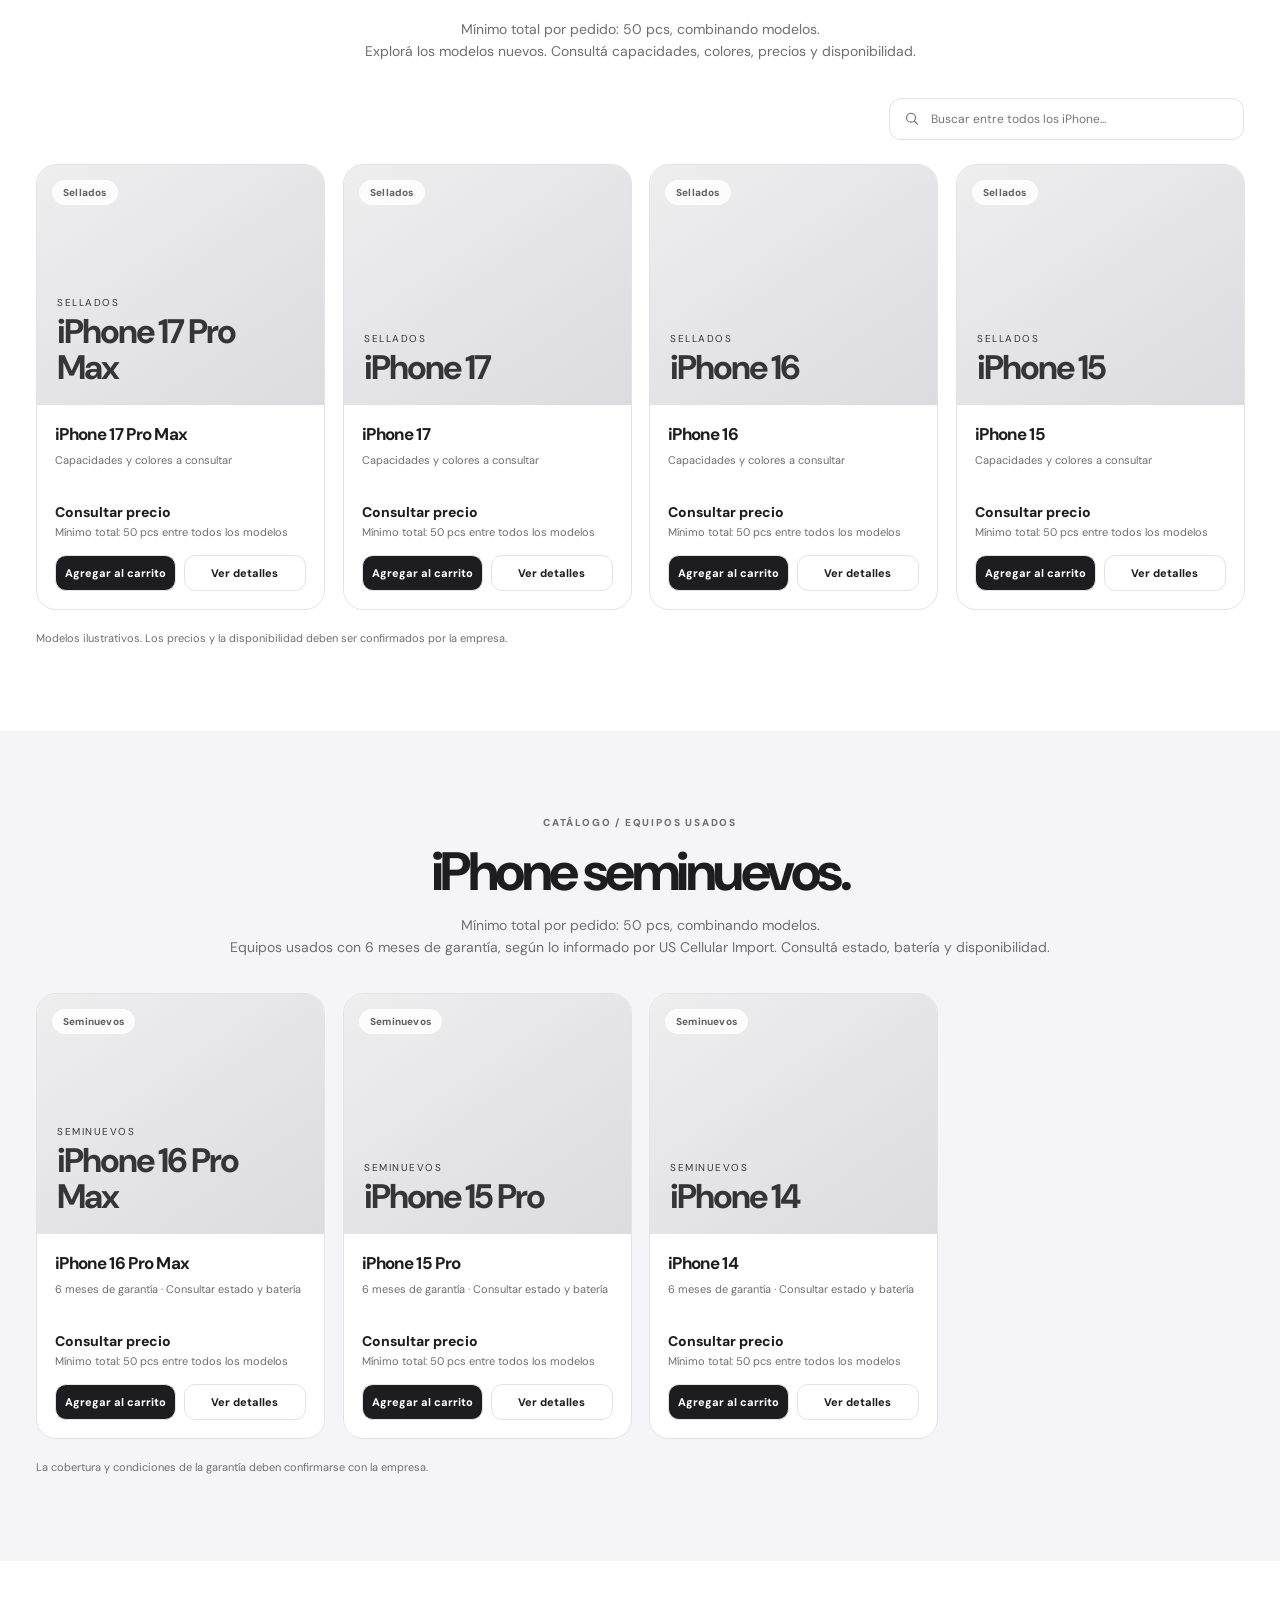
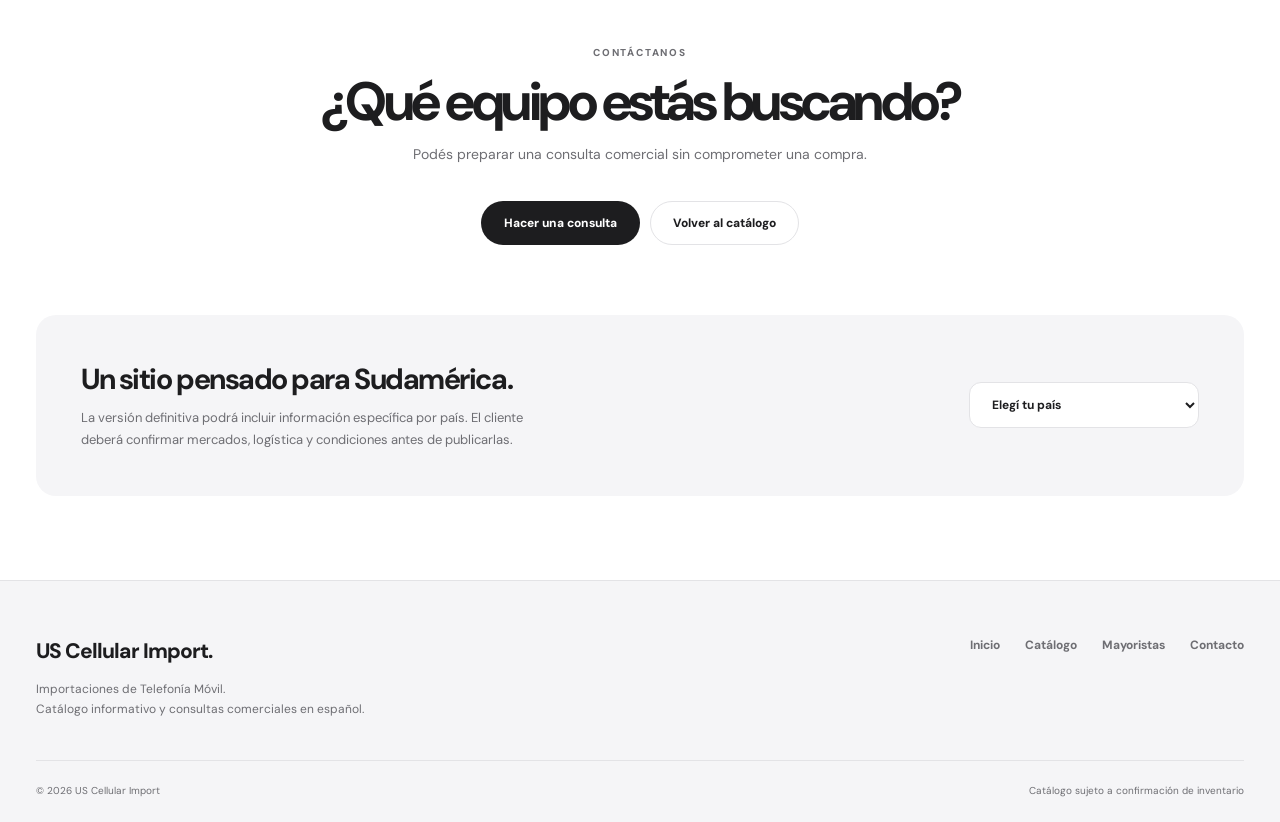
==== commit c248cfaa: "Move flags ticker above hero and reduce to 43–47px height" ====
--- a/index.html
+++ b/index.html
@@ -107,26 +107,25 @@
 @media(max-width:600px){.usci-moq-strip{font-size:12px;gap:10px;padding:15px}.usci-moq-tag{padding:7px}}
 
 
-/* Compact, seamless South America flag marquee under the hero. */
-.usci-flags-marquee{width:100%;background:var(--bg);border-top:1px solid var(--line);border-bottom:1px solid var(--line);overflow:hidden}
-.usci-flags-bar{display:flex;min-height:70px;width:100%;align-items:center}
-.usci-flags-label{display:flex;align-items:center;gap:9px;flex:0 0 265px;min-width:0;padding:12px 21px 12px max(28px,calc((100vw - 1220px)/2));white-space:nowrap;position:relative;z-index:2;background:var(--bg);border-right:1px solid var(--line)}
-.usci-flags-label-dot{width:7px;height:7px;flex:none;background:#6b9ac7;border-radius:50%}
-.usci-flags-label strong{font-size:12px;font-weight:800;letter-spacing:.01em}
-.usci-flags-label small{font-size:10px;color:var(--muted);font-weight:500;letter-spacing:0;white-space:normal}
-.usci-flags-viewport{min-width:0;flex:1;overflow:hidden;position:relative;-webkit-mask-image:linear-gradient(90deg,transparent,#000 3%,#000 97%,transparent);mask-image:linear-gradient(90deg,transparent,#000 3%,#000 97%,transparent)}
-.usci-flags-track{display:flex;align-items:center;width:max-content;min-width:100%;will-change:transform;animation:usci-flags-left 40s linear infinite}
-.usci-flags-set{display:flex;align-items:center;flex:0 0 auto;gap:28px;padding:0 28px 0 0;white-space:nowrap}
-.usci-marquee-country{display:inline-flex;align-items:center;gap:9px;flex:0 0 auto}
-.usci-marquee-flag{width:35px;height:25px;border-radius:3px;display:block;flex:none;overflow:hidden;box-shadow:0 1px 4px rgba(0,0,0,.15);background:var(--surface)}
+
+/* Small 48px country ticker directly below navigation; seamless loop. */
+.usci-flags-marquee{display:block;width:100%;background:var(--bg);border-bottom:1px solid var(--line);overflow:hidden}
+.usci-flags-bar{display:flex;align-items:center;min-height:47px;max-height:47px;width:100%}
+.usci-flags-label{display:flex;align-items:center;gap:7px;flex:0 0 157px;min-width:0;padding:8px 13px 8px max(18px,calc((100vw - 1220px)/2));height:47px;position:relative;z-index:2;background:var(--bg);border-right:1px solid var(--line);white-space:nowrap}
+.usci-flags-label-dot{flex:0 0 6px;width:6px;height:6px;border-radius:50%;background:#69A2CB}
+.usci-flags-label strong{font-size:10px;font-weight:800;letter-spacing:.02em;text-transform:uppercase}
+.usci-flags-label small{display:none}
+.usci-flags-viewport{min-width:0;flex:1;overflow:hidden;position:relative;-webkit-mask-image:linear-gradient(90deg,transparent,#000 2%,#000 98%,transparent);mask-image:linear-gradient(90deg,transparent,#000 2%,#000 98%,transparent)}
+.usci-flags-track{display:flex;align-items:center;width:max-content;will-change:transform;animation:usci-flags-left 38s linear infinite}
+.usci-flags-set{display:flex;align-items:center;flex:0 0 auto;gap:23px;padding-right:23px;white-space:nowrap}
+.usci-marquee-country{display:inline-flex;align-items:center;gap:7px;flex:0 0 auto}
+.usci-marquee-flag{width:26px;height:19px;flex:none;display:block;border-radius:2px;overflow:hidden;box-shadow:0 1px 3px rgba(0,0,0,.13);background:var(--surface)}
 .usci-marquee-flag img{display:block;width:100%;height:100%;object-fit:cover}
-.usci-marquee-name{font-size:12px;font-weight:650;letter-spacing:.005em;color:var(--text)}
+.usci-marquee-name{font-size:10px;font-weight:650;color:var(--text)}
 @keyframes usci-flags-left{from{transform:translate3d(0,0,0)}to{transform:translate3d(-50%,0,0)}}
 @media(hover:hover){.usci-flags-viewport:hover .usci-flags-track{animation-play-state:paused}}
-.usci-flags-viewport:focus-within .usci-flags-track{animation-play-state:paused}
-@media(max-width:760px){.usci-flags-bar{min-height:58px}.usci-flags-label{flex-basis:139px;padding:10px 12px 10px 18px;gap:7px;flex-wrap:wrap}.usci-flags-label strong{font-size:11px}.usci-flags-label small{display:none}.usci-flags-set{gap:20px;padding-right:20px}.usci-marquee-flag{width:31px;height:23px}.usci-marquee-name{font-size:11px}.usci-flags-track{animation-duration:34s}}
-@media(prefers-reduced-motion:reduce){.usci-flags-track{animation:none;will-change:auto}.usci-flags-viewport{overflow-x:auto;scrollbar-width:thin;-webkit-mask-image:none;mask-image:none}.usci-flags-set[aria-hidden=true]{display:none}}
-
+@media(max-width:650px){.usci-flags-bar,.usci-flags-label{min-height:43px;max-height:43px;height:43px}.usci-flags-label{flex-basis:113px;padding:7px 9px 7px 12px;gap:6px}.usci-flags-label strong{font-size:9px}.usci-flags-set{gap:19px;padding-right:19px}.usci-marquee-flag{width:24px;height:18px}.usci-marquee-name{font-size:10px}.usci-flags-track{animation-duration:32s}}
+@media(prefers-reduced-motion:reduce){.usci-flags-track{animation:none;will-change:auto}.usci-flags-viewport{overflow-x:auto;-webkit-mask-image:none;mask-image:none}.usci-flags-set[aria-hidden=true]{display:none}}
 </style>
 <link rel="stylesheet" href="./premium-motion.css?v=5">
 </head>
@@ -138,7 +137,6 @@
 <div class="nav-right"><button class="icon-button" id="themeToggle" type="button" title="Cambiar tema" aria-label="Cambiar tema"><svg viewBox="0 0 24 24"><path d="M20.6 13.5A9 9 0 0 1 10.5 3.4 9 9 0 1 0 20.6 13.5Z"/></svg></button><button class="icon-button" id="searchTop" type="button" title="Buscar" aria-label="Buscar productos"><svg viewBox="0 0 24 24"><circle cx="10.8" cy="10.8" r="6.8"/><path d="m16.2 16.2 4.3 4.3"/></svg></button><button class="icon-button" id="openCart" type="button" aria-label="Abrir carrito"><svg viewBox="0 0 24 24"><path d="M3 4h2l2.4 10.8h11.2L21 7H6"/><circle cx="9.5" cy="20" r="1"/><circle cx="18" cy="20" r="1"/></svg><span class="count" id="cartCount">0</span></button><button class="icon-button mobile-menu" id="menuButton" type="button" aria-label="Abrir menú"><svg viewBox="0 0 24 24"><path d="M4 7h16M4 12h16M4 17h16"/></svg></button></div>
 </div></header>
 <main id="storeMain">
-<section class="hero" id="inicio"><div class="container hero-inner"><div class="hero-copy"><p class="eyebrow">US CELLULAR IMPORT · SUDAMÉRICA</p><h1>Importaciones<br>De <span>Telefonía</span><br>Móvil</h1><p class="desc">iPhone sellados y seminuevos para comercios y compradores de Sudamérica. Elegí un modelo y prepará tu consulta comercial. Pedido mayorista mínimo: 50 pcs en total. Combiná diferentes modelos hasta completar el pedido.</p><div class="button-row"><a href="#sellados" class="btn btn-primary">Explorar catálogo <svg viewBox="0 0 24 24"><path d="M5 12h14m-6-6 6 6-6 6"/></svg></a><a href="#contacto" class="btn btn-secondary">Ventas mayoristas</a></div></div><div class="hero-art hero-typographic" id="heroArt"><div class="hero-stage"><div class="brand-panel"><div class="panel-top">US CELLULAR IMPORT <span>01 / MOBILE TECHNOLOGY</span></div><div class="panel-middle">US<span>CI</span></div><div class="panel-bottom">IMPORTACIONES DE TELEFONÍA MÓVIL <span>LATAM / 2026</span></div></div></div></div></div></section>
 <section class="usci-flags-marquee" aria-labelledby="usciMarqueeTitle">
  <div class="usci-flags-bar">
   <div class="usci-flags-label"><span class="usci-flags-label-dot" aria-hidden="true"></span><strong id="usciMarqueeTitle">Sudamérica</strong><small>Países desde los que podés consultar</small></div>
@@ -150,6 +148,8 @@
   </div>
  </div>
 </section>
+
+<section class="hero" id="inicio"><div class="container hero-inner"><div class="hero-copy"><p class="eyebrow">US CELLULAR IMPORT · SUDAMÉRICA</p><h1>Importaciones<br>De <span>Telefonía</span><br>Móvil</h1><p class="desc">iPhone sellados y seminuevos para comercios y compradores de Sudamérica. Elegí un modelo y prepará tu consulta comercial. Pedido mayorista mínimo: 50 pcs en total. Combiná diferentes modelos hasta completar el pedido.</p><div class="button-row"><a href="#sellados" class="btn btn-primary">Explorar catálogo <svg viewBox="0 0 24 24"><path d="M5 12h14m-6-6 6 6-6 6"/></svg></a><a href="#contacto" class="btn btn-secondary">Ventas mayoristas</a></div></div><div class="hero-art hero-typographic" id="heroArt"><div class="hero-stage"><div class="brand-panel"><div class="panel-top">US CELLULAR IMPORT <span>01 / MOBILE TECHNOLOGY</span></div><div class="panel-middle">US<span>CI</span></div><div class="panel-bottom">IMPORTACIONES DE TELEFONÍA MÓVIL <span>LATAM / 2026</span></div></div></div></div></div></section>
 <div class="quick-strip"><div class="container strip-items"><div><svg viewBox="0 0 24 24"><path d="M3 6h18M3 12h18M3 18h18"/></svg>Catálogo de iPhone sellados y seminuevos</div><div><svg viewBox="0 0 24 24"><path d="M3 8a4 4 0 0 1 4-4h10a4 4 0 0 1 4 4v8a4 4 0 0 1-4 4H7a4 4 0 0 1-4-4z"/><path d="m3 9 9 6 9-6"/></svg>Consultas comerciales directas</div><div><svg viewBox="0 0 24 24"><circle cx="12" cy="12" r="9"/><path d="M3 12h18M12 3c-4 4-4 14 0 18M12 3c4 4 4 14 0 18"/></svg>Enfoque en Sudamérica</div></div></div>
 
 
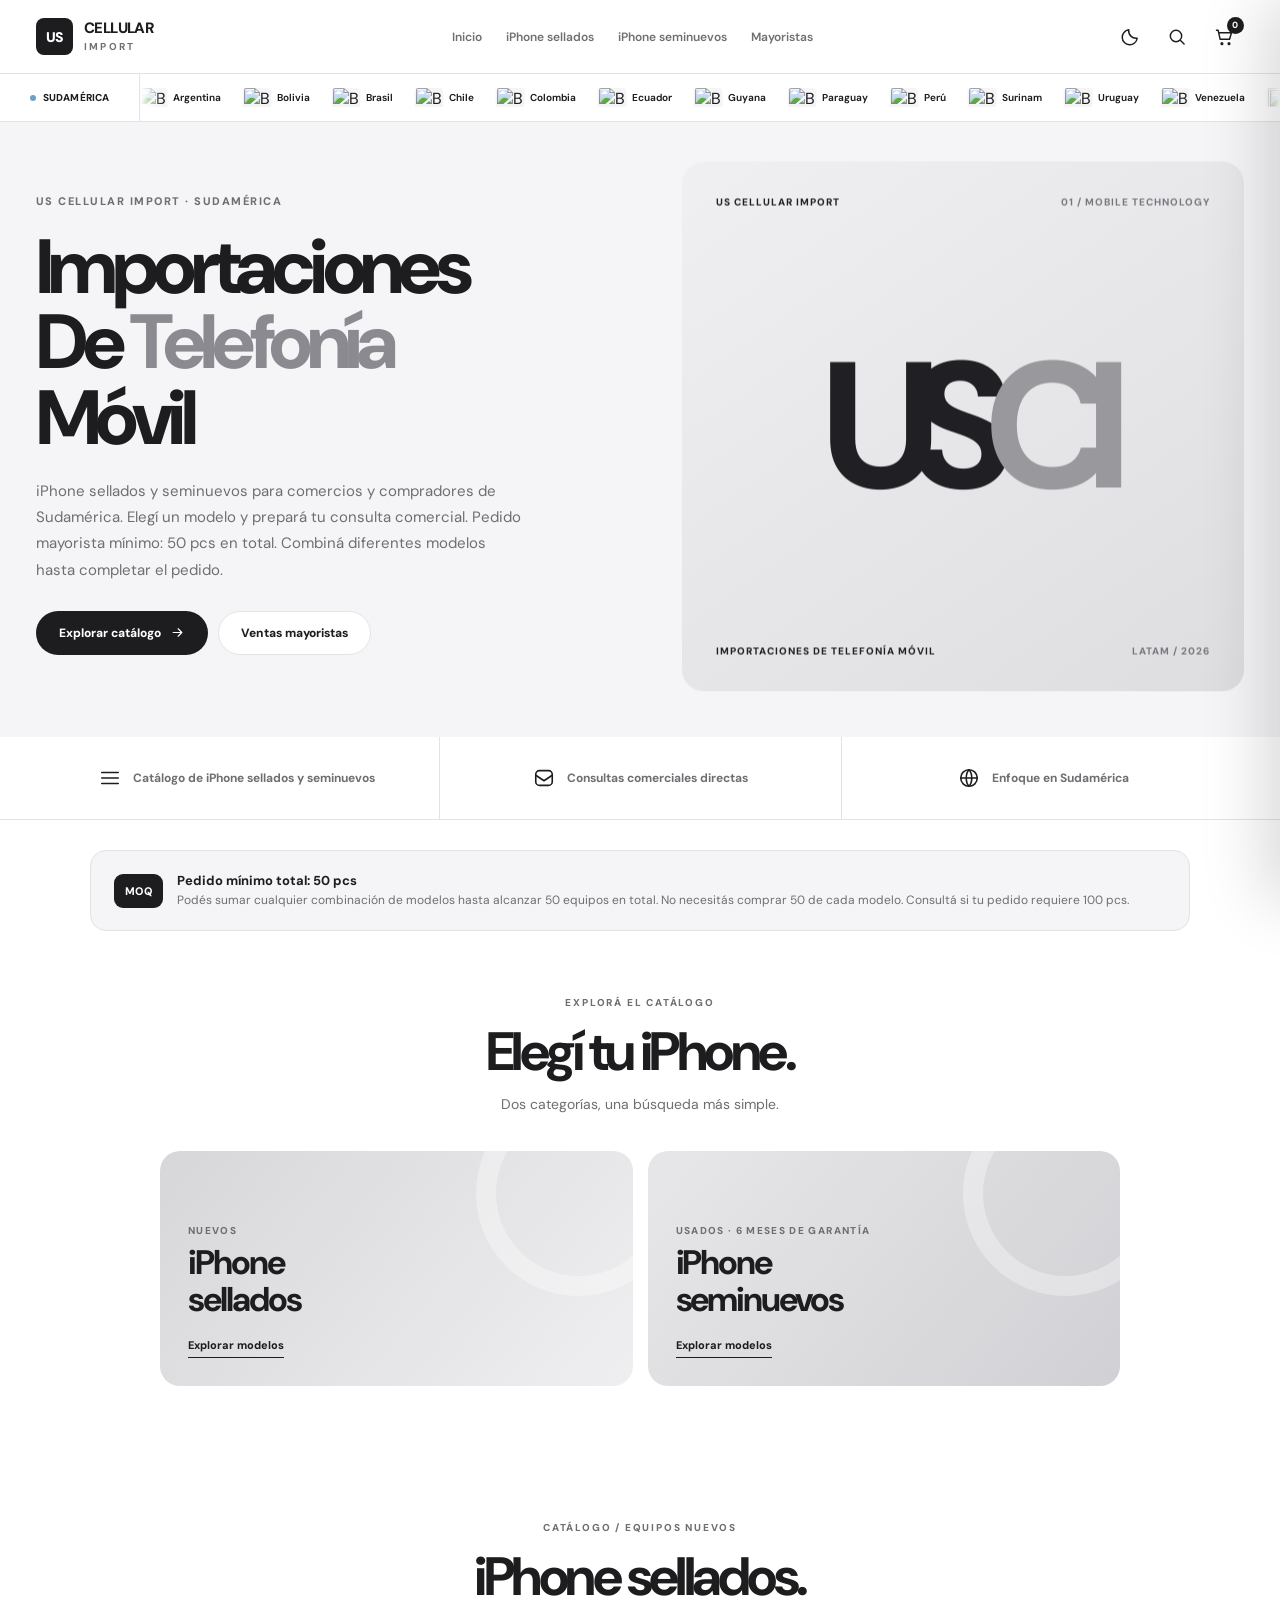
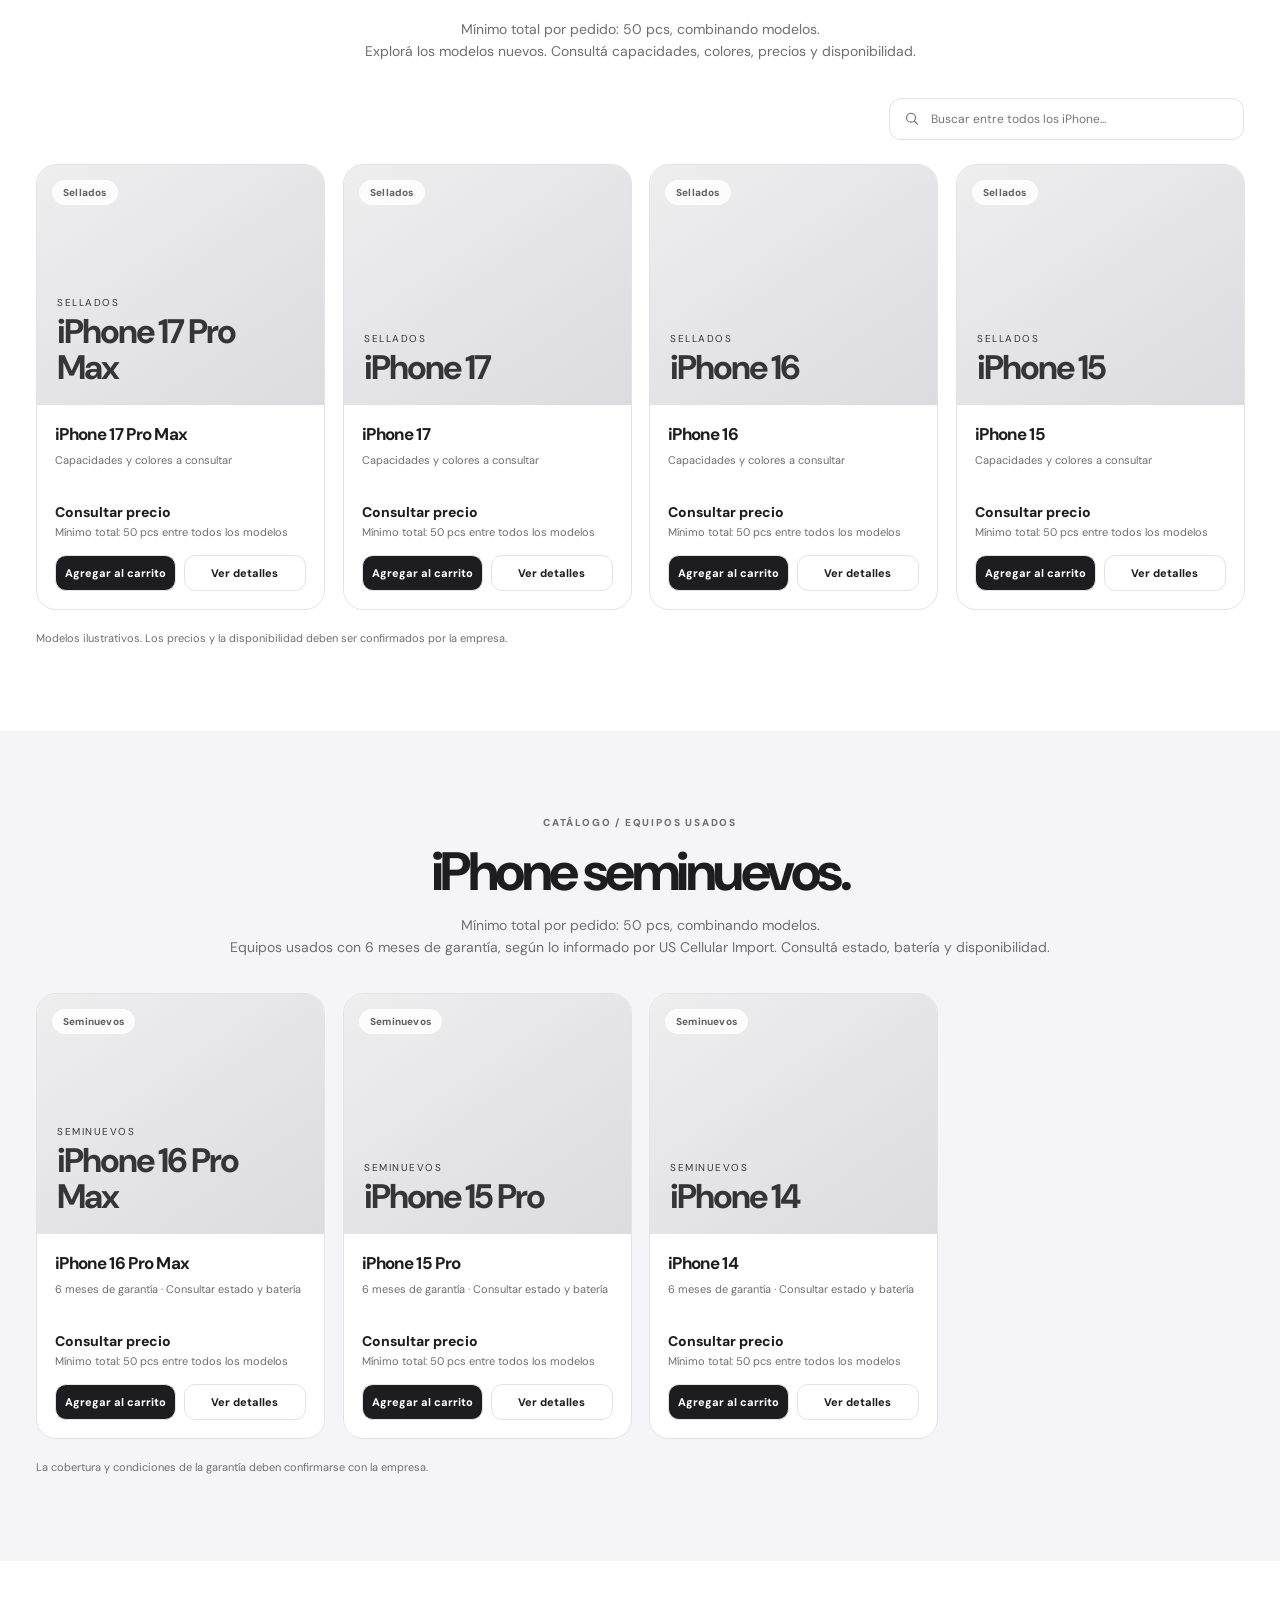
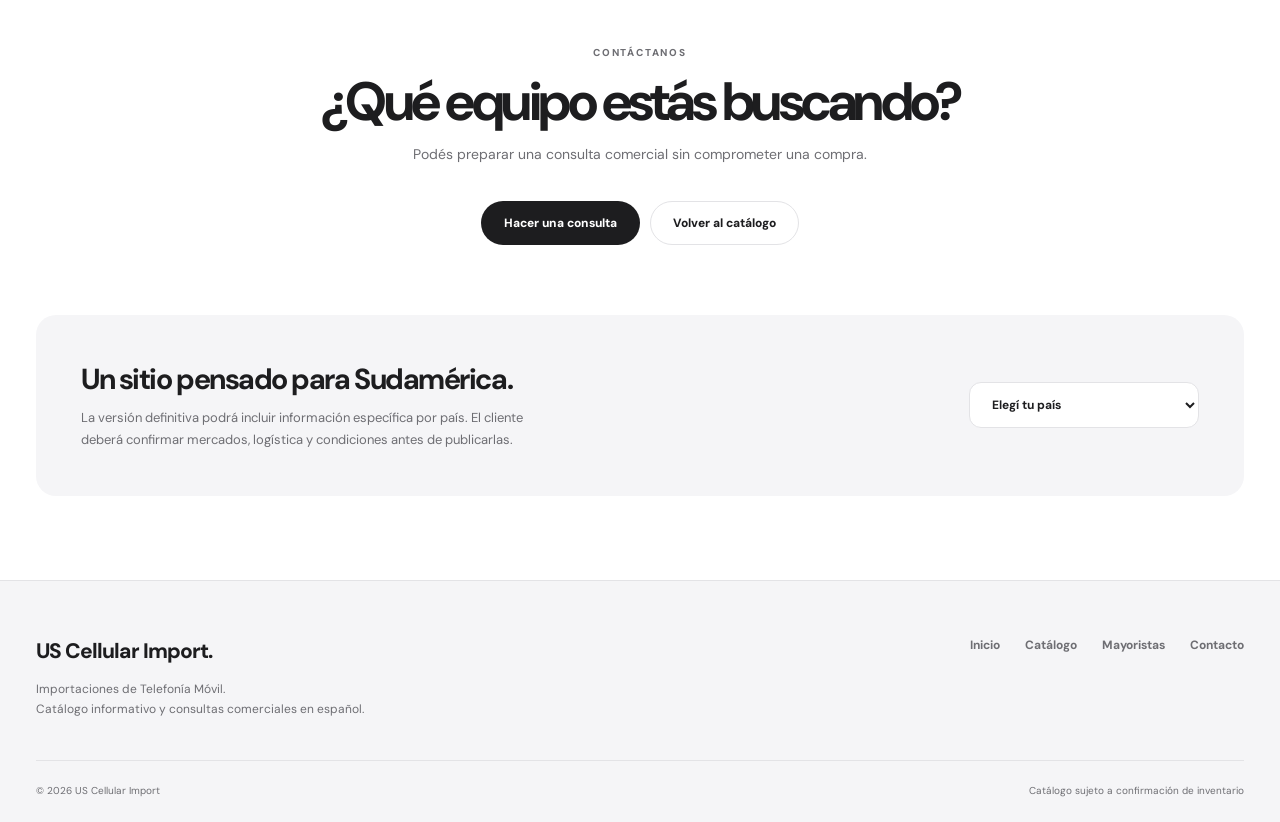
==== commit 8ac433e9: "Fix country ticker label overflow and remove redundant subtitle" ====
--- a/index.html
+++ b/index.html
@@ -111,7 +111,7 @@
 /* Small 48px country ticker directly below navigation; seamless loop. */
 .usci-flags-marquee{display:block;width:100%;background:var(--bg);border-bottom:1px solid var(--line);overflow:hidden}
 .usci-flags-bar{display:flex;align-items:center;min-height:47px;max-height:47px;width:100%}
-.usci-flags-label{display:flex;align-items:center;gap:7px;flex:0 0 157px;min-width:0;padding:8px 13px 8px max(18px,calc((100vw - 1220px)/2));height:47px;position:relative;z-index:2;background:var(--bg);border-right:1px solid var(--line);white-space:nowrap}
+.usci-flags-label{display:flex;align-items:center;justify-content:center;gap:7px;flex:0 0 140px;width:140px;min-width:0;padding:8px 12px;height:47px;position:relative;z-index:2;background:var(--bg);border-right:1px solid var(--line);white-space:nowrap;overflow:hidden}
 .usci-flags-label-dot{flex:0 0 6px;width:6px;height:6px;border-radius:50%;background:#69A2CB}
 .usci-flags-label strong{font-size:10px;font-weight:800;letter-spacing:.02em;text-transform:uppercase}
 .usci-flags-label small{display:none}
@@ -124,7 +124,7 @@
 .usci-marquee-name{font-size:10px;font-weight:650;color:var(--text)}
 @keyframes usci-flags-left{from{transform:translate3d(0,0,0)}to{transform:translate3d(-50%,0,0)}}
 @media(hover:hover){.usci-flags-viewport:hover .usci-flags-track{animation-play-state:paused}}
-@media(max-width:650px){.usci-flags-bar,.usci-flags-label{min-height:43px;max-height:43px;height:43px}.usci-flags-label{flex-basis:113px;padding:7px 9px 7px 12px;gap:6px}.usci-flags-label strong{font-size:9px}.usci-flags-set{gap:19px;padding-right:19px}.usci-marquee-flag{width:24px;height:18px}.usci-marquee-name{font-size:10px}.usci-flags-track{animation-duration:32s}}
+@media(max-width:650px){.usci-flags-bar,.usci-flags-label{min-height:43px;max-height:43px;height:43px}.usci-flags-label{flex-basis:103px;width:103px;padding:7px 9px;gap:6px}.usci-flags-label strong{font-size:9px}.usci-flags-set{gap:19px;padding-right:19px}.usci-marquee-flag{width:24px;height:18px}.usci-marquee-name{font-size:10px}.usci-flags-track{animation-duration:32s}}
 @media(prefers-reduced-motion:reduce){.usci-flags-track{animation:none;will-change:auto}.usci-flags-viewport{overflow-x:auto;-webkit-mask-image:none;mask-image:none}.usci-flags-set[aria-hidden=true]{display:none}}
 </style>
 <link rel="stylesheet" href="./premium-motion.css?v=5">
@@ -139,7 +139,7 @@
 <main id="storeMain">
 <section class="usci-flags-marquee" aria-labelledby="usciMarqueeTitle">
  <div class="usci-flags-bar">
-  <div class="usci-flags-label"><span class="usci-flags-label-dot" aria-hidden="true"></span><strong id="usciMarqueeTitle">Sudamérica</strong><small>Países desde los que podés consultar</small></div>
+  <div class="usci-flags-label"><span class="usci-flags-label-dot" aria-hidden="true"></span><strong id="usciMarqueeTitle">Sudamérica</strong></div>
   <div class="usci-flags-viewport" role="region" aria-label="Países de Sudamérica; cobertura comercial y logística a confirmar">
    <div class="usci-flags-track">
     <div class="usci-flags-set"><span class="usci-marquee-country"><span class="usci-marquee-flag"><img src="https://flagcdn.com/80x60/ar.png" srcset="https://flagcdn.com/160x120/ar.png 2x" width="40" height="30" alt="Bandera de Argentina" loading="lazy" decoding="async"></span><span class="usci-marquee-name">Argentina</span></span><span class="usci-marquee-country"><span class="usci-marquee-flag"><img src="https://flagcdn.com/80x60/bo.png" srcset="https://flagcdn.com/160x120/bo.png 2x" width="40" height="30" alt="Bandera de Bolivia" loading="lazy" decoding="async"></span><span class="usci-marquee-name">Bolivia</span></span><span class="usci-marquee-country"><span class="usci-marquee-flag"><img src="https://flagcdn.com/80x60/br.png" srcset="https://flagcdn.com/160x120/br.png 2x" width="40" height="30" alt="Bandera de Brasil" loading="lazy" decoding="async"></span><span class="usci-marquee-name">Brasil</span></span><span class="usci-marquee-country"><span class="usci-marquee-flag"><img src="https://flagcdn.com/80x60/cl.png" srcset="https://flagcdn.com/160x120/cl.png 2x" width="40" height="30" alt="Bandera de Chile" loading="lazy" decoding="async"></span><span class="usci-marquee-name">Chile</span></span><span class="usci-marquee-country"><span class="usci-marquee-flag"><img src="https://flagcdn.com/80x60/co.png" srcset="https://flagcdn.com/160x120/co.png 2x" width="40" height="30" alt="Bandera de Colombia" loading="lazy" decoding="async"></span><span class="usci-marquee-name">Colombia</span></span><span class="usci-marquee-country"><span class="usci-marquee-flag"><img src="https://flagcdn.com/80x60/ec.png" srcset="https://flagcdn.com/160x120/ec.png 2x" width="40" height="30" alt="Bandera de Ecuador" loading="lazy" decoding="async"></span><span class="usci-marquee-name">Ecuador</span></span><span class="usci-marquee-country"><span class="usci-marquee-flag"><img src="https://flagcdn.com/80x60/gy.png" srcset="https://flagcdn.com/160x120/gy.png 2x" width="40" height="30" alt="Bandera de Guyana" loading="lazy" decoding="async"></span><span class="usci-marquee-name">Guyana</span></span><span class="usci-marquee-country"><span class="usci-marquee-flag"><img src="https://flagcdn.com/80x60/py.png" srcset="https://flagcdn.com/160x120/py.png 2x" width="40" height="30" alt="Bandera de Paraguay" loading="lazy" decoding="async"></span><span class="usci-marquee-name">Paraguay</span></span><span class="usci-marquee-country"><span class="usci-marquee-flag"><img src="https://flagcdn.com/80x60/pe.png" srcset="https://flagcdn.com/160x120/pe.png 2x" width="40" height="30" alt="Bandera de Perú" loading="lazy" decoding="async"></span><span class="usci-marquee-name">Perú</span></span><span class="usci-marquee-country"><span class="usci-marquee-flag"><img src="https://flagcdn.com/80x60/sr.png" srcset="https://flagcdn.com/160x120/sr.png 2x" width="40" height="30" alt="Bandera de Surinam" loading="lazy" decoding="async"></span><span class="usci-marquee-name">Surinam</span></span><span class="usci-marquee-country"><span class="usci-marquee-flag"><img src="https://flagcdn.com/80x60/uy.png" srcset="https://flagcdn.com/160x120/uy.png 2x" width="40" height="30" alt="Bandera de Uruguay" loading="lazy" decoding="async"></span><span class="usci-marquee-name">Uruguay</span></span><span class="usci-marquee-country"><span class="usci-marquee-flag"><img src="https://flagcdn.com/80x60/ve.png" srcset="https://flagcdn.com/160x120/ve.png 2x" width="40" height="30" alt="Bandera de Venezuela" loading="lazy" decoding="async"></span><span class="usci-marquee-name">Venezuela</span></span></div>
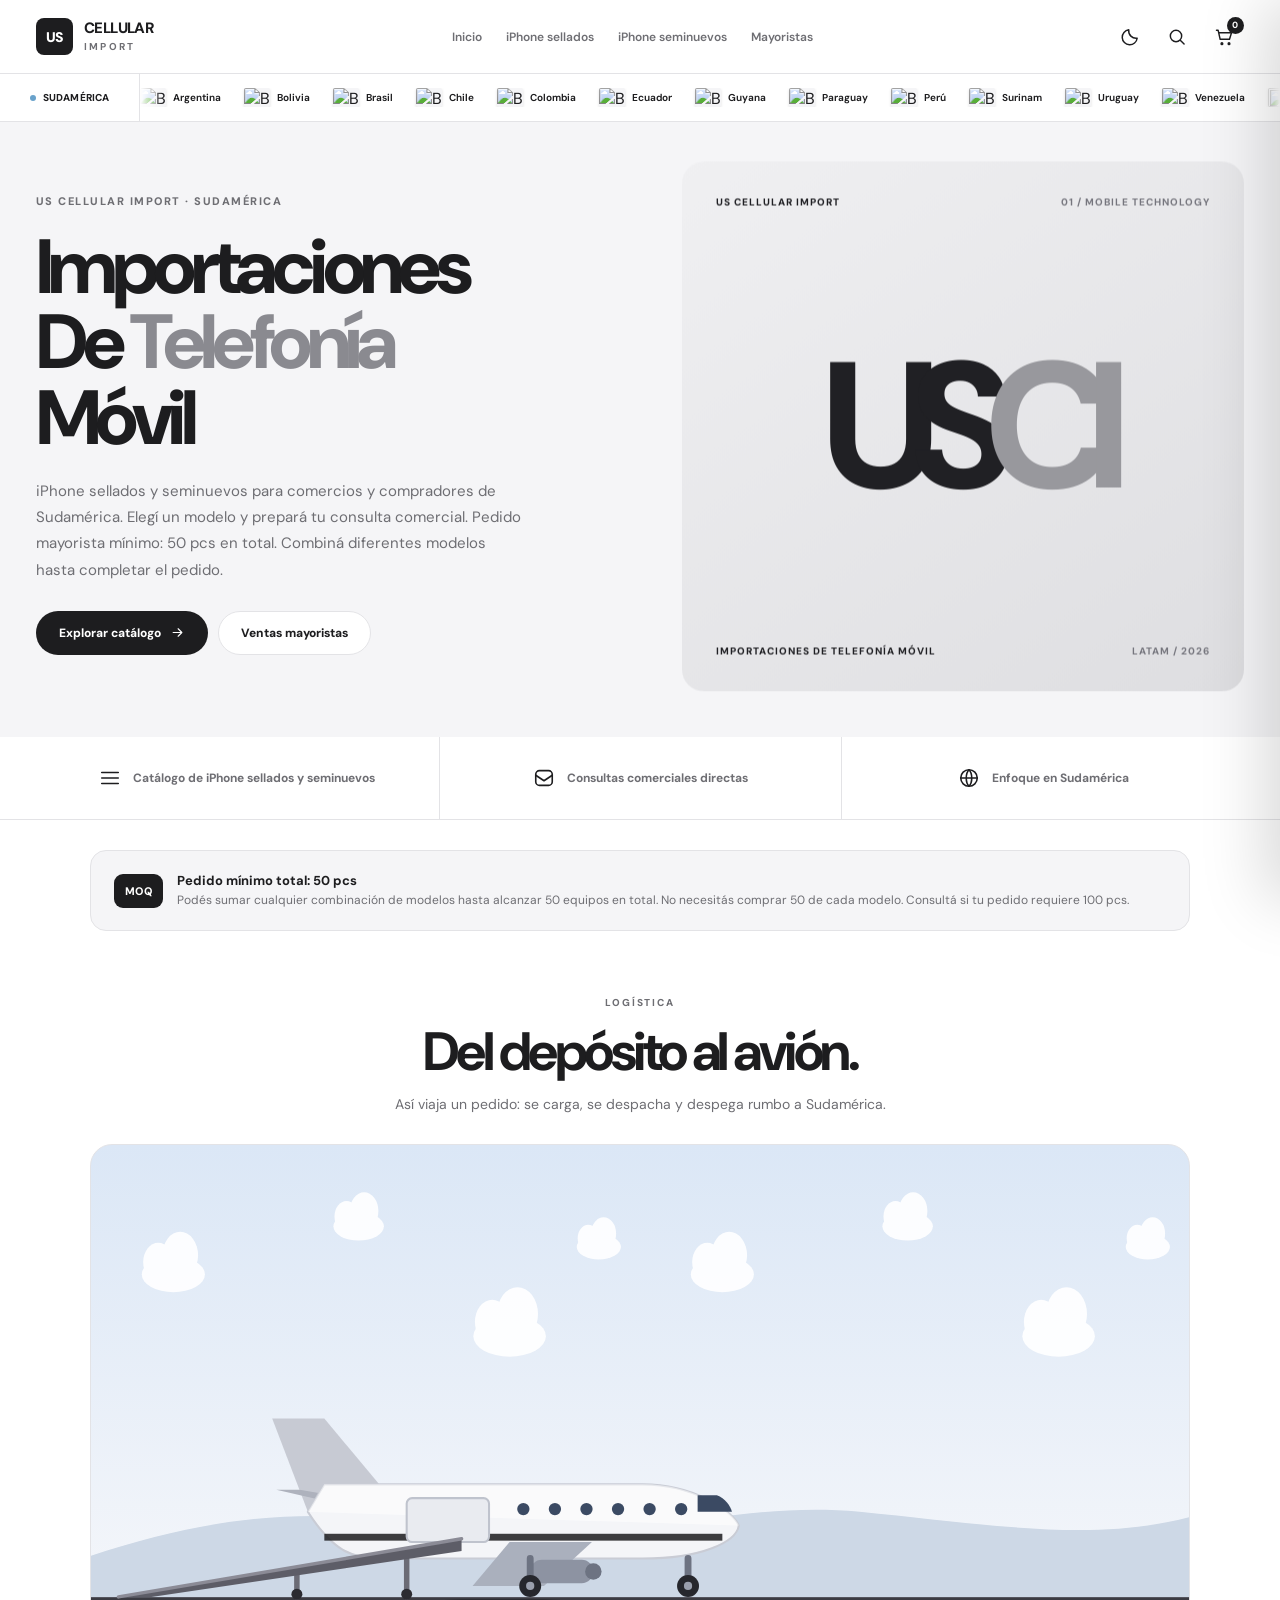
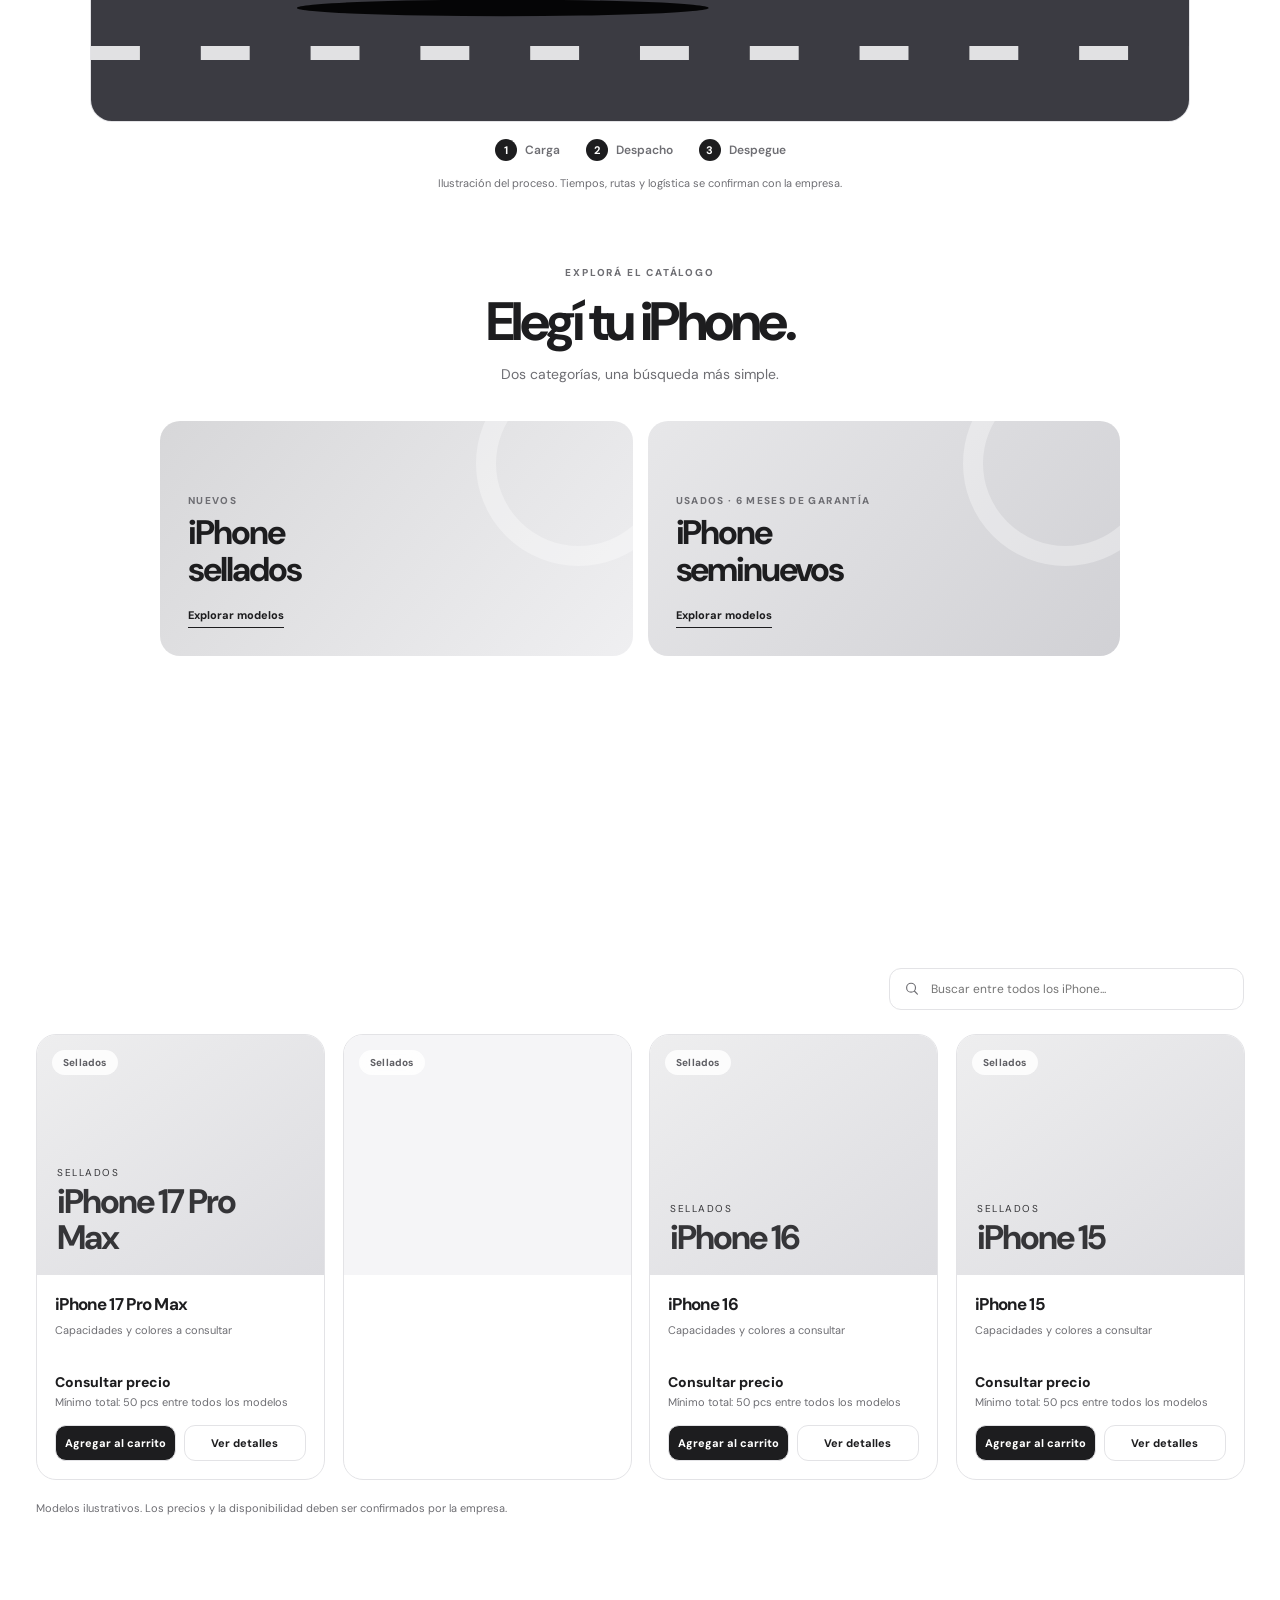
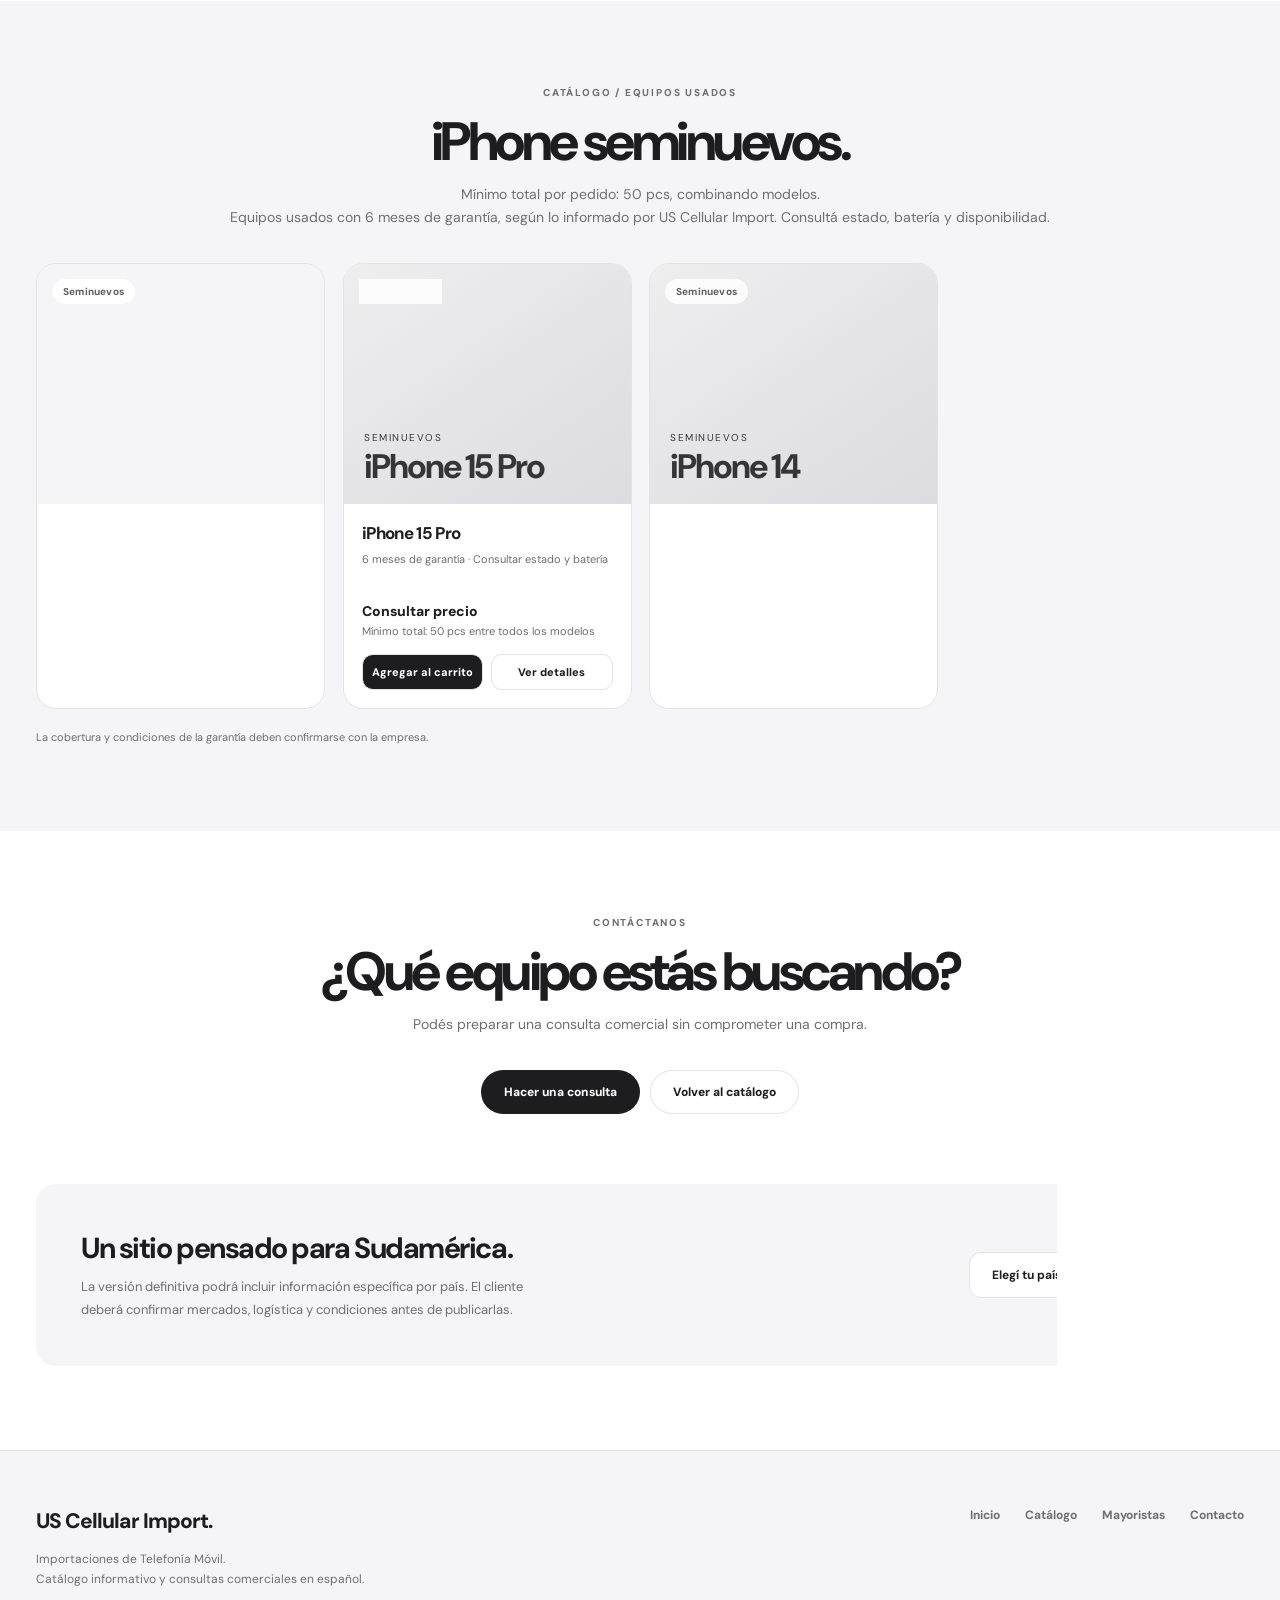
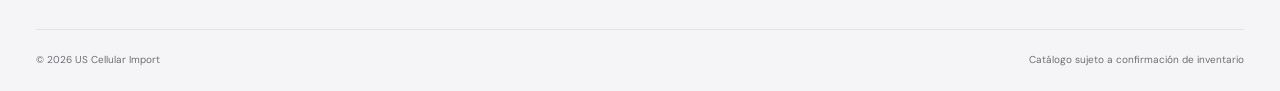
==== commit 472698fa: "Publish Claude logistics plane animation and keep preview in sync" ====
--- a/index.html
+++ b/index.html
@@ -128,6 +128,7 @@
 @media(prefers-reduced-motion:reduce){.usci-flags-track{animation:none;will-change:auto}.usci-flags-viewport{overflow-x:auto;-webkit-mask-image:none;mask-image:none}.usci-flags-set[aria-hidden=true]{display:none}}
 </style>
 <link rel="stylesheet" href="./premium-motion.css?v=5">
+<link rel="stylesheet" href="./flight-animation.css?v=1">
 </head>
 <body>
 
@@ -154,6 +155,38 @@
 
 
 <div class="container"><div class="usci-moq-strip"><span class="usci-moq-tag">MOQ</span><div><strong>Pedido mínimo total: 50 pcs</strong><div class="usci-moq-detail">Podés sumar cualquier combinación de modelos hasta alcanzar 50 equipos en total. No necesitás comprar 50 de cada modelo. Consultá si tu pedido requiere 100 pcs.</div></div></div></div>
+<section class="section usci-flight" id="envios" aria-labelledby="usciFlightTitle"><div class="container"><div class="section-top"><p class="mini">LOGÍSTICA</p><h2 id="usciFlightTitle">Del depósito al avión.</h2><p>Así viaja un pedido: se carga, se despacha y despega rumbo a Sudamérica.</p></div>
+<div class="usci-flight-wrap"><div class="usci-flight-scene" id="usciFlight" role="img" aria-label="Animación: un paquete sube por una cinta transportadora, entra al avión de carga y el avión despega.">
+<div class="usci-flight-stage" aria-hidden="true">
+<svg class="uf-layer uf-hills" viewBox="0 0 800 420" preserveAspectRatio="none"><path d="M0,300 C90,270 170,262 260,282 C360,304 450,258 560,268 C660,278 730,290 800,272 V340 H0Z" style="fill:var(--hill)"/></svg>
+<svg class="uf-layer uf-clouds" viewBox="0 0 1600 420" preserveAspectRatio="none"><g style="opacity:var(--cloud-o);fill:var(--cloud)" transform="translate(120 95) scale(1)"><ellipse cx="0" cy="0" rx="46" ry="13"/><ellipse cx="-22" cy="-9" rx="22" ry="14"/><ellipse cx="10" cy="-14" rx="26" ry="17"/></g><g style="opacity:var(--cloud-o);fill:var(--cloud)" transform="translate(390 60) scale(0.8)"><ellipse cx="0" cy="0" rx="46" ry="13"/><ellipse cx="-22" cy="-9" rx="22" ry="14"/><ellipse cx="10" cy="-14" rx="26" ry="17"/></g><g style="opacity:var(--cloud-o);fill:var(--cloud)" transform="translate(610 140) scale(1.15)"><ellipse cx="0" cy="0" rx="46" ry="13"/><ellipse cx="-22" cy="-9" rx="22" ry="14"/><ellipse cx="10" cy="-14" rx="26" ry="17"/></g><g style="opacity:var(--cloud-o);fill:var(--cloud)" transform="translate(740 75) scale(0.7)"><ellipse cx="0" cy="0" rx="46" ry="13"/><ellipse cx="-22" cy="-9" rx="22" ry="14"/><ellipse cx="10" cy="-14" rx="26" ry="17"/></g><g style="opacity:var(--cloud-o);fill:var(--cloud)" transform="translate(920 95) scale(1)"><ellipse cx="0" cy="0" rx="46" ry="13"/><ellipse cx="-22" cy="-9" rx="22" ry="14"/><ellipse cx="10" cy="-14" rx="26" ry="17"/></g><g style="opacity:var(--cloud-o);fill:var(--cloud)" transform="translate(1190 60) scale(0.8)"><ellipse cx="0" cy="0" rx="46" ry="13"/><ellipse cx="-22" cy="-9" rx="22" ry="14"/><ellipse cx="10" cy="-14" rx="26" ry="17"/></g><g style="opacity:var(--cloud-o);fill:var(--cloud)" transform="translate(1410 140) scale(1.15)"><ellipse cx="0" cy="0" rx="46" ry="13"/><ellipse cx="-22" cy="-9" rx="22" ry="14"/><ellipse cx="10" cy="-14" rx="26" ry="17"/></g><g style="opacity:var(--cloud-o);fill:var(--cloud)" transform="translate(1540 75) scale(0.7)"><ellipse cx="0" cy="0" rx="46" ry="13"/><ellipse cx="-22" cy="-9" rx="22" ry="14"/><ellipse cx="10" cy="-14" rx="26" ry="17"/></g></svg>
+<div class="uf-runway"></div><div class="uf-dashes"></div>
+<svg class="uf-layer uf-shadow" viewBox="0 0 800 420"><ellipse cx="300" cy="338" rx="150" ry="6" fill="#000" opacity=".9"/></svg>
+<svg class="uf-layer uf-plane" viewBox="0 0 800 420" preserveAspectRatio="xMidYMid meet" aria-hidden="true">
+ <g transform="translate(320 330)">
+  <path d="M-162,-62 L-188,-130 L-150,-130 L-110,-82 Z" fill="#c7cad3"/>
+  <path d="M-150,-70 L-185,-78 L-168,-78 L-132,-72 Z" fill="#aeb2bd"/>
+  <path d="M-150,-82 L82,-82 C120,-82 148,-62 152,-52 C150,-40 125,-28 82,-28 L-110,-28 C-130,-28 -144,-34 -162,-62 Z" fill="#f4f5f8" stroke="#c9ccd5" stroke-width="1.5"/>
+  <path d="M-150,-82 L82,-82 C120,-82 148,-62 152,-52 L-162,-62 Z" fill="#fff" opacity=".55"/>
+  <rect x="-150" y="-46" width="290" height="5" fill="#1d1d1f" opacity=".85"/>
+  <g fill="#3b4a63"><circle cx="-5" cy="-64" r="4.5"/><circle cx="18" cy="-64" r="4.5"/><circle cx="41" cy="-64" r="4.5"/><circle cx="64" cy="-64" r="4.5"/><circle cx="87" cy="-64" r="4.5"/><circle cx="110" cy="-64" r="4.5"/><path d="M122,-74 L136,-74 C142,-72 146,-66 147,-62 L122,-62 Z"/></g>
+  <path d="M-15,-40 L45,-40 L10,-8 L-42,-8 Z" fill="#aab0bd"/>
+  <rect x="0" y="-27" width="46" height="17" rx="8.5" fill="#8d93a2"/><circle cx="46" cy="-18.5" r="6" fill="#6d7382"/>
+  <rect x="-90" y="-72" width="60" height="32" rx="4" fill="#15161a"/>
+  <rect class="uf-hatch" x="-90" y="-72" width="60" height="32" rx="4" fill="#e9ebf0" stroke="#bfc3cd" stroke-width="1.5"/>
+  <g class="uf-gear"><path d="M0,-28 V-9 M115,-28 V-9" stroke="#6d7382" stroke-width="5" stroke-linecap="round"/><circle cx="0" cy="-8" r="8" fill="#26272d"/><circle cx="115" cy="-8" r="8" fill="#26272d"/><circle cx="0" cy="-8" r="3" fill="#9a9fad"/><circle cx="115" cy="-8" r="3" fill="#9a9fad"/></g>
+ </g></svg>
+<svg class="uf-layer" viewBox="0 0 800 420" aria-hidden="true">
+ <path d="M150,314 V330 M230,302.5 V330" stroke="#6b6b75" stroke-width="4"/><circle cx="150" cy="328" r="4" fill="#2b2b31"/><circle cx="230" cy="328" r="4" fill="#2b2b31"/>
+ <path d="M20,330 L270,287.6 L270,296.6 L44,330 Z" fill="#5d5d67"/>
+ <path d="M20,330 L270,287.6" stroke="#8b8b96" stroke-width="2.5" stroke-linecap="round"/>
+</svg>
+<svg class="uf-layer uf-box" viewBox="0 0 800 420" aria-hidden="true">
+ <g transform="translate(48 325.25)"><path d="M-15,-26 L-11,-31 L11,-31 L15,-26 Z" fill="#dcae74"/><rect x="-15" y="-26" width="30" height="26" rx="2" fill="#c8955a"/><rect x="-3" y="-31" width="6" height="31" fill="#e8c394"/><rect x="5" y="-19" width="8" height="9" rx="1" fill="#fff" opacity=".95"/><path d="M6.5,-16 h5 M6.5,-13 h3.5" stroke="#8a8a90" stroke-width="1"/></g>
+</svg>
+</div></div>
+<ul class="usci-flight-caption"><li><b>1</b>Carga</li><li><b>2</b>Despacho</li><li><b>3</b>Despegue</li></ul>
+<p class="note">Ilustración del proceso. Tiempos, rutas y logística se confirman con la empresa.</p></div></div></section>
 <section class="section category-chooser" aria-label="Categorías principales"><div class="container"><div class="section-top"><p class="mini">EXPLORÁ EL CATÁLOGO</p><h2>Elegí tu iPhone.</h2><p>Dos categorías, una búsqueda más simple.</p></div><div class="collection-row"><a class="collection" href="#sellados"><div class="collection-content"><p class="eyebrow">Nuevos</p><h3>iPhone<br>sellados</h3><span>Explorar modelos</span></div></a><a class="collection" href="#seminuevos"><div class="collection-content"><p class="eyebrow">Usados · 6 meses de garantía</p><h3>iPhone<br>seminuevos</h3><span>Explorar modelos</span></div></a></div></div></section>
 <section id="sellados" class="section"><div class="container"><div class="section-top"><p class="mini">CATÁLOGO / EQUIPOS NUEVOS</p><h2>iPhone sellados.</h2><p>Mínimo total por pedido: 50 pcs, combinando modelos.</p><p>Explorá los modelos nuevos. Consultá capacidades, colores, precios y disponibilidad.</p></div><div class="filter-tools catalog-search-tools"><label class="search"><svg viewBox="0 0 24 24"><circle cx="10.8" cy="10.8" r="6.8"/><path d="m16.2 16.2 4.3 4.3"/></svg><input id="searchInput" type="search" placeholder="Buscar entre todos los iPhone..." aria-label="Buscar iPhone sellados y seminuevos"></label></div><div class="products-grid" id="catalogGrid"></div><p class="note">Modelos ilustrativos. Los precios y la disponibilidad deben ser confirmados por la empresa.</p></div></section>
 <section id="seminuevos" class="section alt"><div class="container"><div class="section-top"><p class="mini">CATÁLOGO / EQUIPOS USADOS</p><h2>iPhone seminuevos.</h2><p>Mínimo total por pedido: 50 pcs, combinando modelos.</p><p>Equipos usados con 6 meses de garantía, según lo informado por US Cellular Import. Consultá estado, batería y disponibilidad.</p></div><div class="products-grid" id="usedGrid"></div><p class="note">La cobertura y condiciones de la garantía deben confirmarse con la empresa.</p></div></section>
@@ -320,5 +353,6 @@
 
 </script>
 <script src="./premium-motion.js?v=5" defer></script>
+<script src="./flight-animation.js?v=1" defer></script>
 </body>
 </html>
--- a/flight-animation.css
+++ b/flight-animation.css
@@ -0,0 +1 @@
+.usci-flight{padding:64px 0 8px}.usci-flight .section-top{margin-bottom:28px}.usci-flight-wrap{width:min(1100px,100%);margin-inline:auto}.usci-flight-scene{--sky-a:#dbe7f6;--sky-b:#f4f6fa;--cloud:#fff;--cloud-o:.9;--hill:#cdd8e6;--run:#3b3b42;--run-edge:#55555e;--dash:rgba(255,255,255,.85);position:relative;overflow:hidden;border-radius:22px;border:1px solid var(--line);background:linear-gradient(180deg,var(--sky-a),var(--sky-b) 78%);aspect-ratio:800/420;isolation:isolate;contain:layout paint;-webkit-tap-highlight-color:transparent;}html[data-theme="dark"] .usci-flight-scene{--sky-a:#10131b;--sky-b:#1b2030;--cloud:#8f98b3;--cloud-o:.22;--hill:#1a1f2c;--run:#1b1b20;--run-edge:#2c2c33;--dash:rgba(255,255,255,.55)}.usci-flight-stage{position:absolute;left:0;bottom:0;width:100%;aspect-ratio:800/420;overflow:hidden}.uf-layer{position:absolute;inset:0;width:100%;height:100%;display:block;pointer-events:none}.uf-layer svg,svg.uf-layer{width:100%;height:100%;display:block;stroke:none;fill:none;stroke-width:0}.uf-clouds{width:200%;left:0;animation:uf-clouds 70s linear infinite;will-change:transform}.uf-runway{position:absolute;left:0;right:0;bottom:0;height:21.4286%;background:linear-gradient(180deg,var(--run-edge) 0 1.2%,var(--run) 1.2%)}.uf-dashes{position:absolute;left:0;bottom:10.5%;width:300%;height:2.4%;background:linear-gradient(90deg,var(--dash) 0 45%,transparent 45% 100%) 0 0/calc(100%/30) 100% repeat-x;animation:uf-dashes 12.0s linear infinite;will-change:transform}.uf-shadow{transform-origin:37.5% 80%;animation:uf-shadow 12.0s linear infinite;will-change:transform,opacity}.uf-plane{transform-origin:40% 78.5714%;animation:uf-plane 12.0s linear infinite;will-change:transform}.uf-box{transform-origin:6% 77.4405%;animation:uf-box 12.0s linear infinite;will-change:transform,opacity;opacity:0}.uf-hatch{transform-box:fill-box;transform-origin:50% 0;animation:uf-hatch 12.0s linear infinite}.uf-gear{transform-box:fill-box;transform-origin:50% 0;animation:uf-gear 12.0s linear infinite}.usci-flight-scene.is-paused *{animation-play-state:paused!important}.usci-flight-caption{display:flex;justify-content:center;gap:10px 26px;flex-wrap:wrap;margin:18px 0 0;padding:0;list-style:none;font-size:12px;font-weight:600;color:var(--muted)}.usci-flight-caption li{display:flex;align-items:center;gap:8px}.usci-flight-caption b{display:grid;place-items:center;width:22px;height:22px;border-radius:50%;background:var(--text);color:var(--bg);font-size:11px}.usci-flight .note{text-align:center;margin-top:14px}@keyframes uf-clouds{from{transform:translate3d(0,0,0)}to{transform:translate3d(-50%,0,0)}}@keyframes uf-dashes{0.0%,56.667%{transform:translate3d(0.0000%,0,0)}70.0%{transform:translate3d(-10.0000%,0,0)}80.0%,100.0%{transform:translate3d(-16.6667%,0,0)}}@keyframes uf-plane{0.0%{transform:translate3d(-82.500%,0.000%,0) rotate(0.00deg) scale(1.000)}1.667%{transform:translate3d(-55.269%,0.000%,0) rotate(0.00deg) scale(1.000)}3.333%{transform:translate3d(-34.805%,0.000%,0) rotate(0.00deg) scale(1.000)}5.0%{transform:translate3d(-20.142%,0.000%,0) rotate(0.00deg) scale(1.000)}6.667%{transform:translate3d(-10.312%,0.000%,0) rotate(0.00deg) scale(1.000)}8.333%{transform:translate3d(-4.351%,0.000%,0) rotate(0.00deg) scale(1.000)}10.0%{transform:translate3d(-1.289%,0.000%,0) rotate(0.00deg) scale(1.000)}11.667%{transform:translate3d(-0.161%,0.000%,0) rotate(0.00deg) scale(1.000)}13.333%,15.0%,16.667%,18.333%,20.0%,21.667%,23.333%,25.0%,26.667%,28.333%,30.0%,31.667%,33.333%,35.0%,36.667%,38.333%,40.0%,41.667%,43.333%,45.0%,46.667%,48.333%,50.0%,51.667%,53.333%,55.0%,56.667%{transform:translate3d(0.000%,0.000%,0) rotate(0.00deg) scale(1.000)}58.333%{transform:translate3d(0.275%,0.000%,0) rotate(0.00deg) scale(1.000)}60.0%{transform:translate3d(1.100%,0.000%,0) rotate(0.00deg) scale(1.000)}61.667%{transform:translate3d(2.475%,0.000%,0) rotate(0.00deg) scale(1.000)}63.333%{transform:translate3d(4.400%,0.000%,0) rotate(0.00deg) scale(1.000)}65.0%{transform:translate3d(6.875%,0.000%,0) rotate(0.00deg) scale(1.000)}66.667%{transform:translate3d(9.900%,0.000%,0) rotate(0.00deg) scale(1.000)}68.333%{transform:translate3d(13.475%,0.000%,0) rotate(0.00deg) scale(1.000)}70.0%{transform:translate3d(17.600%,0.000%,0) rotate(0.00deg) scale(1.000)}71.667%{transform:translate3d(22.479%,0.000%,0) rotate(-1.61deg) scale(1.000)}73.333%{transform:translate3d(27.580%,-0.185%,0) rotate(-4.55deg) scale(1.000)}75.0%{transform:translate3d(33.102%,-1.386%,0) rotate(-8.37deg) scale(1.000)}76.667%{transform:translate3d(39.004%,-3.513%,0) rotate(-12.88deg) scale(0.977)}78.333%{transform:translate3d(45.225%,-6.810%,0) rotate(-18.00deg) scale(0.953)}80.0%{transform:translate3d(51.795%,-10.876%,0) rotate(-18.00deg) scale(0.930)}81.667%{transform:translate3d(58.794%,-15.208%,0) rotate(-18.00deg) scale(0.907)}83.333%{transform:translate3d(66.220%,-19.804%,0) rotate(-18.00deg) scale(0.883)}85.0%{transform:translate3d(74.075%,-24.665%,0) rotate(-18.00deg) scale(0.860)}86.667%{transform:translate3d(82.357%,-29.791%,0) rotate(-18.00deg) scale(0.837)}88.333%{transform:translate3d(91.068%,-35.182%,0) rotate(-18.00deg) scale(0.813)}90.0%{transform:translate3d(100.206%,-40.838%,0) rotate(-18.00deg) scale(0.790)}91.667%{transform:translate3d(109.773%,-46.758%,0) rotate(-18.00deg) scale(0.767)}93.333%{transform:translate3d(119.767%,-52.944%,0) rotate(-18.00deg) scale(0.743)}95.0%{transform:translate3d(130.190%,-59.394%,0) rotate(-18.00deg) scale(0.720)}96.667%{transform:translate3d(141.040%,-66.109%,0) rotate(-18.00deg) scale(0.720)}98.333%{transform:translate3d(152.318%,-73.090%,0) rotate(-18.00deg) scale(0.720)}100.0%{transform:translate3d(164.025%,-80.335%,0) rotate(-18.00deg) scale(0.720)}}@keyframes uf-shadow{0.0%{transform:translate3d(-82.500%,0,0) scale(1.000,1);opacity:0.550}1.667%{transform:translate3d(-55.269%,0,0) scale(1.000,1);opacity:0.550}3.333%{transform:translate3d(-34.805%,0,0) scale(1.000,1);opacity:0.550}5.0%{transform:translate3d(-20.142%,0,0) scale(1.000,1);opacity:0.550}6.667%{transform:translate3d(-10.312%,0,0) scale(1.000,1);opacity:0.550}8.333%{transform:translate3d(-4.351%,0,0) scale(1.000,1);opacity:0.550}10.0%{transform:translate3d(-1.289%,0,0) scale(1.000,1);opacity:0.550}11.667%{transform:translate3d(-0.161%,0,0) scale(1.000,1);opacity:0.550}13.333%,15.0%,16.667%,18.333%,20.0%,21.667%,23.333%,25.0%,26.667%,28.333%,30.0%,31.667%,33.333%,35.0%,36.667%,38.333%,40.0%,41.667%,43.333%,45.0%,46.667%,48.333%,50.0%,51.667%,53.333%,55.0%,56.667%{transform:translate3d(0.000%,0,0) scale(1.000,1);opacity:0.550}58.333%{transform:translate3d(0.275%,0,0) scale(1.000,1);opacity:0.550}60.0%{transform:translate3d(1.100%,0,0) scale(1.000,1);opacity:0.550}61.667%{transform:translate3d(2.475%,0,0) scale(1.000,1);opacity:0.550}63.333%{transform:translate3d(4.400%,0,0) scale(1.000,1);opacity:0.550}65.0%{transform:translate3d(6.875%,0,0) scale(1.000,1);opacity:0.550}66.667%{transform:translate3d(9.900%,0,0) scale(1.000,1);opacity:0.550}68.333%{transform:translate3d(13.475%,0,0) scale(1.000,1);opacity:0.550}70.0%{transform:translate3d(17.600%,0,0) scale(1.000,1);opacity:0.550}71.667%{transform:translate3d(22.479%,0,0) scale(1.000,1);opacity:0.550}73.333%{transform:translate3d(27.580%,0,0) scale(1.000,1);opacity:0.550}75.0%{transform:translate3d(33.102%,0,0) scale(0.917,1);opacity:0.504}76.667%{transform:translate3d(39.004%,0,0) scale(0.750,1);opacity:0.413}78.333%{transform:translate3d(45.225%,0,0) scale(0.583,1);opacity:0.321}80.0%{transform:translate3d(51.795%,0,0) scale(0.417,1);opacity:0.229}81.667%{transform:translate3d(58.794%,0,0) scale(0.250,1);opacity:0.137}83.333%{transform:translate3d(66.220%,0,0) scale(0.250,1);opacity:0.046}85.0%{transform:translate3d(74.075%,0,0) scale(0.250,1);opacity:0.000}86.667%{transform:translate3d(82.357%,0,0) scale(0.250,1);opacity:0.000}88.333%{transform:translate3d(91.068%,0,0) scale(0.250,1);opacity:0.000}90.0%{transform:translate3d(100.206%,0,0) scale(0.250,1);opacity:0.000}91.667%{transform:translate3d(109.773%,0,0) scale(0.250,1);opacity:0.000}93.333%{transform:translate3d(119.767%,0,0) scale(0.250,1);opacity:0.000}95.0%{transform:translate3d(130.190%,0,0) scale(0.250,1);opacity:0.000}96.667%{transform:translate3d(141.040%,0,0) scale(0.250,1);opacity:0.000}98.333%{transform:translate3d(152.318%,0,0) scale(0.250,1);opacity:0.000}100.0%{transform:translate3d(164.025%,0,0) scale(0.250,1);opacity:0.000}}@keyframes uf-box{0%,15.833%{transform:translate3d(0.000%,0.000%,0) rotate(-9.63deg) scale(1);opacity:0}18.333%{transform:translate3d(1.000%,-0.323%,0) rotate(-9.63deg) scale(1);opacity:1}41.667%{transform:translate3d(26.250%,-8.480%,0) rotate(-9.63deg) scale(1);opacity:1}47.5%,100%{transform:translate3d(28.250%,-8.393%,0) rotate(0.00deg) scale(0.55);opacity:0}}@keyframes uf-hatch{0.0%,14.167%{transform:scaleY(1)}20.0%,47.5%{transform:scaleY(0)}53.333%,100.0%{transform:scaleY(1)}}@keyframes uf-gear{0%,72.5%{transform:scaleY(1)}79.167%,100%{transform:scaleY(0)}}@media(max-width:700px){.usci-flight{padding:44px 0 0}.usci-flight-scene{aspect-ratio:4/3;border-radius:18px}.usci-flight-stage{width:138%}.usci-flight-caption{font-size:11px}}@media(prefers-reduced-motion:reduce){.usci-flight-scene *{animation:none!important;will-change:auto!important}.uf-box{opacity:1;transform:translate3d(10%,-3.2%,0) rotate(-9.63deg)}.uf-hatch{transform:scaleY(0)}}
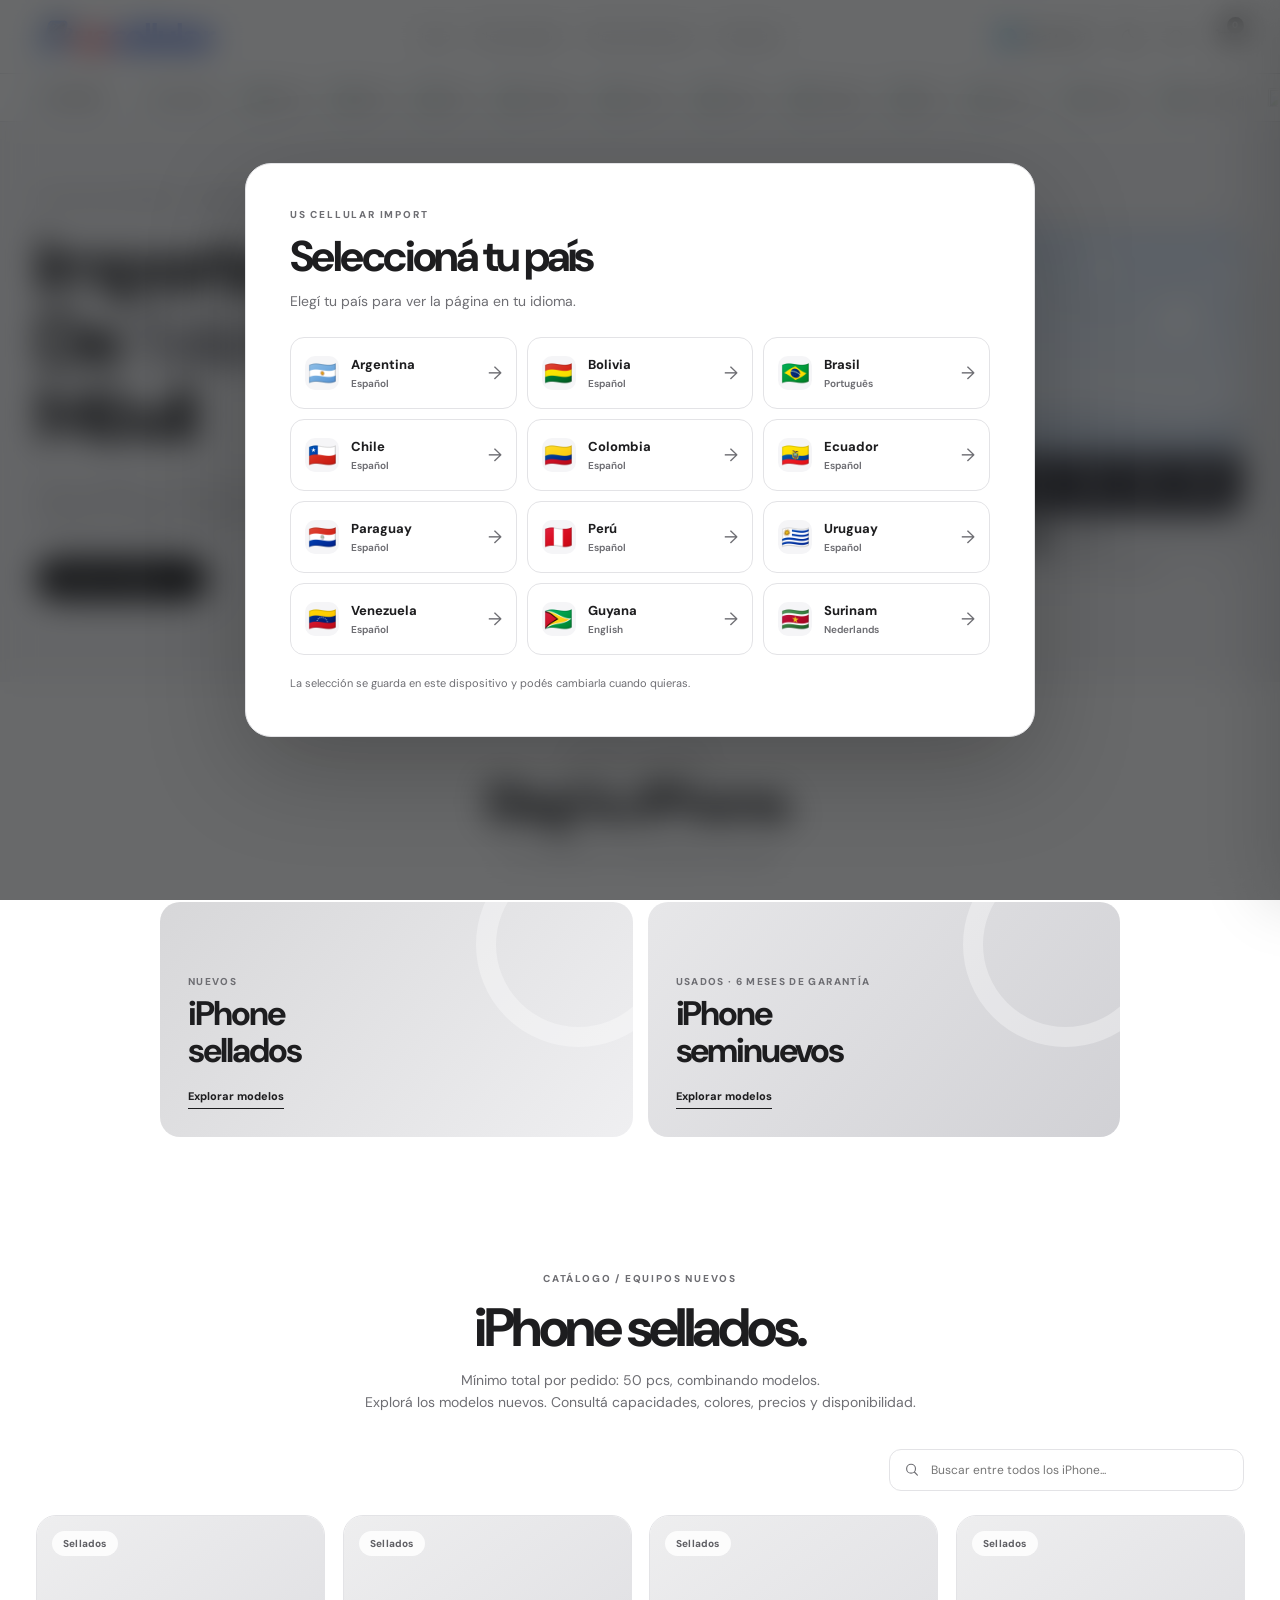
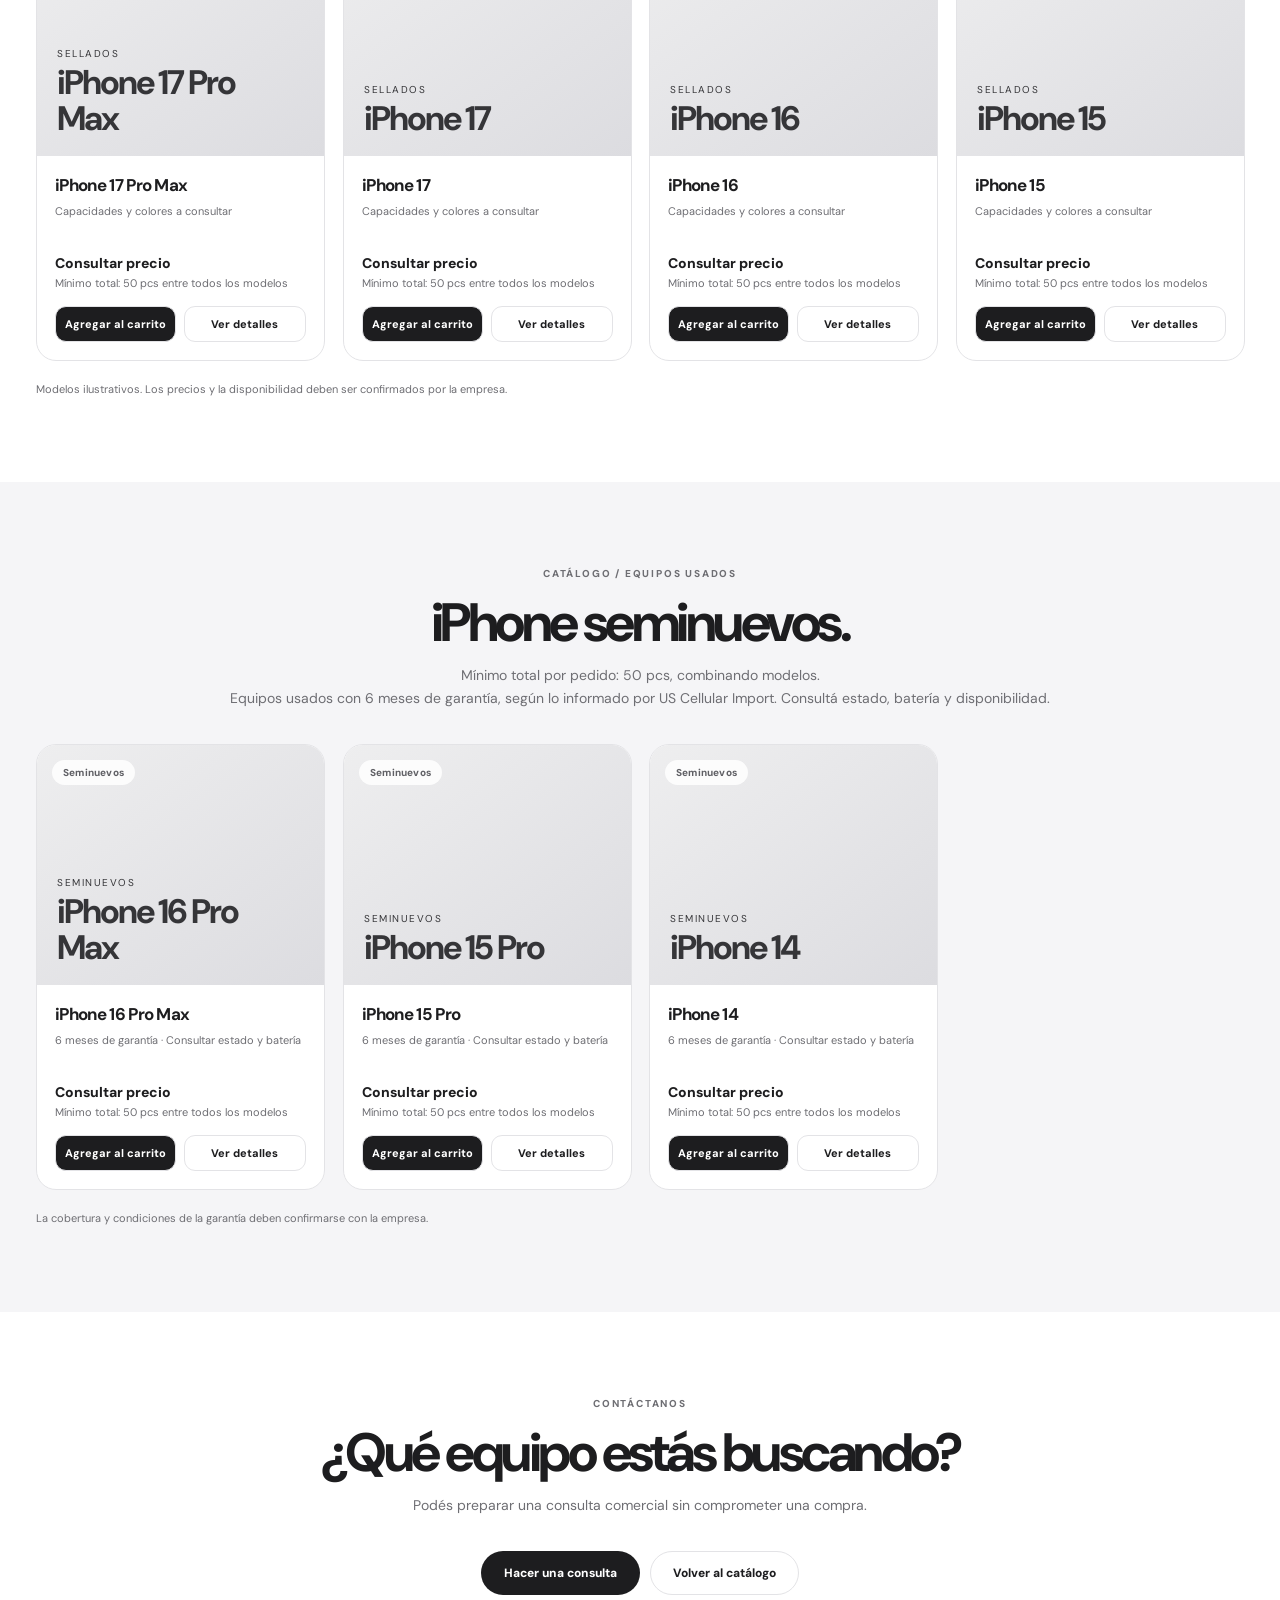
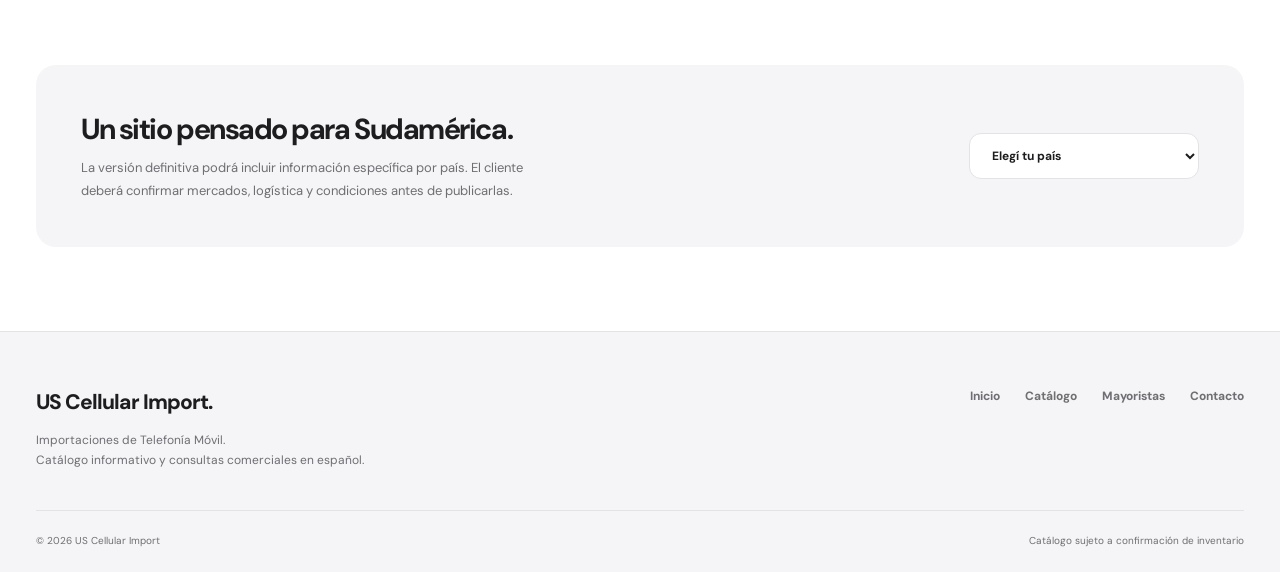
==== commit b56ae1b3: "Publish latest US Cellular Import homepage and responsive flight animation" ====
--- a/index.html
+++ b/index.html
@@ -16,7 +16,7 @@
 *{box-sizing:border-box}html{scroll-behavior:smooth;scroll-padding-top:80px}body{margin:0;font-family:"DM Sans",-apple-system,BlinkMacSystemFont,"Segoe UI",Arial,sans-serif;background:var(--bg);color:var(--text);-webkit-font-smoothing:antialiased;transition:background .2s,color .2s}a{text-decoration:none;color:inherit}button,input,select,textarea{font:inherit}button{cursor:pointer}button:focus-visible,a:focus-visible,input:focus-visible,select:focus-visible,textarea:focus-visible{outline:2px solid #767676;outline-offset:3px}.container{width:min(1220px,calc(100% - 72px));margin-inline:auto}
 svg{width:20px;height:20px;display:block;fill:none;stroke:currentColor;stroke-width:1.75;stroke-linecap:round;stroke-linejoin:round}.topline{min-height:32px;background:#111;color:#fff;display:flex;justify-content:center;align-items:center;text-align:center;padding:8px 14px;font-size:11px;font-weight:600;letter-spacing:.03em}.topline span{opacity:.67;margin-left:8px;font-weight:400}
 .header{position:sticky;top:0;height:74px;background:var(--nav);backdrop-filter:blur(22px);border-bottom:1px solid var(--line);z-index:50}.header-inner{height:100%;display:flex;justify-content:space-between;align-items:center;gap:25px}.brand{display:flex;align-items:center;gap:11px;flex:none}.brand-logo{width:37px;height:37px;background:var(--text);color:var(--bg);display:grid;place-items:center;font-size:14px;font-weight:900;letter-spacing:-.08em;border-radius:8px}.brand-copy{display:flex;flex-direction:column;font-weight:800;font-size:15px;line-height:1.05;letter-spacing:-.04em}.brand-copy small{margin-top:5px;font-size:10px;letter-spacing:.22em;font-weight:700;color:var(--muted)}.nav-list{display:flex;align-items:center;gap:24px;font-weight:600;font-size:12px;color:var(--muted)}.nav-list a{transition:color .2s;white-space:nowrap}.nav-list a:hover{color:var(--text)}.nav-right{display:flex;gap:7px;align-items:center}.icon-button{height:40px;width:40px;display:grid;place-items:center;border:0;background:none;color:var(--text);border-radius:50%;position:relative}.icon-button:hover{background:var(--surface)}.count{position:absolute;right:0;top:0;background:var(--text);color:var(--bg);font-size:9px;line-height:17px;min-width:17px;border-radius:20px;font-weight:800}.mobile-menu{display:none}
-.hero{background:var(--surface);overflow:hidden}.hero-inner{display:grid;grid-template-columns:1.05fr .95fr;align-items:center;min-height:615px;gap:25px}.hero-copy{padding:62px 0 72px;position:relative;z-index:2}.eyebrow{font-size:11px;letter-spacing:.135em;text-transform:uppercase;color:var(--muted);font-weight:800;margin:0 0 22px}.hero h1{font-size:clamp(58px,6vw,84px);line-height:.98;letter-spacing:-.073em;font-weight:800;margin:0 0 22px;max-width:620px}.hero h1 span{color:#8a8a90}.hero .desc{font-size:15px;line-height:1.75;color:var(--muted);max-width:485px;margin:0 0 28px}.button-row{display:flex;flex-wrap:wrap;align-items:center;gap:10px}.btn{border:1px solid transparent;border-radius:999px;padding:13px 22px;font-size:12px;font-weight:800;display:inline-flex;gap:9px;align-items:center;justify-content:center;min-height:44px;transition:background .2s,transform .2s}.btn svg{width:15px;height:15px}.btn-primary{background:var(--text);color:var(--bg)}.btn-primary:hover{transform:translateY(-2px);box-shadow:var(--shadow)}.btn-secondary{background:var(--bg);color:var(--text);border-color:var(--line)}.btn-secondary:hover{transform:translateY(-2px);border-color:var(--muted)}
+.hero{background:var(--surface);overflow:hidden}.hero-inner{display:grid;grid-template-columns:minmax(0,1.05fr) minmax(0,.95fr);align-items:center;min-height:560px;gap:clamp(24px,4vw,54px)}.hero-copy{padding:62px 0 72px;position:relative;z-index:2}.eyebrow{font-size:11px;letter-spacing:.135em;text-transform:uppercase;color:var(--muted);font-weight:800;margin:0 0 22px}.hero h1{font-size:clamp(58px,6vw,84px);line-height:.98;letter-spacing:-.073em;font-weight:800;margin:0 0 22px;max-width:620px}.hero h1 span{color:#8a8a90}.hero .desc{font-size:15px;line-height:1.75;color:var(--muted);max-width:485px;margin:0 0 28px}.button-row{display:flex;flex-wrap:wrap;align-items:center;gap:10px}.btn{border:1px solid transparent;border-radius:999px;padding:13px 22px;font-size:12px;font-weight:800;display:inline-flex;gap:9px;align-items:center;justify-content:center;min-height:44px;transition:background .2s,transform .2s}.btn svg{width:15px;height:15px}.btn-primary{background:var(--text);color:var(--bg)}.btn-primary:hover{transform:translateY(-2px);box-shadow:var(--shadow)}.btn-secondary{background:var(--bg);color:var(--text);border-color:var(--line)}.btn-secondary:hover{transform:translateY(-2px);border-color:var(--muted)}
 .hero-art{min-height:510px;height:100%;position:relative;display:flex;align-items:center;justify-content:center}.hero-stage{position:absolute;inset:40px 0 45px;border-radius:22px;background:linear-gradient(150deg,#e7e7e9,#d6d6da);overflow:hidden}.hero-stage:after{content:"US";position:absolute;font-size:330px;line-height:1;font-weight:800;letter-spacing:-.1em;color:rgba(255,255,255,.36);left:50%;top:47%;transform:translate(-50%,-50%)}.hero-stage-title{position:absolute;z-index:2;left:27px;bottom:25px;text-transform:uppercase;letter-spacing:.2em;color:#64646a;font-size:10px;font-weight:800}.hero-photo{position:absolute;z-index:3;width:min(88%,455px);height:450px;object-fit:contain;mix-blend-mode:multiply;filter:drop-shadow(0 20px 26px rgba(0,0,0,.13));transition:transform .3s}.hero-photo:hover{transform:scale(1.02)}.hero-no-photo{position:absolute;z-index:2;display:none;align-items:flex-start;flex-direction:column;text-align:left;left:12%;right:12%;top:26%;color:#151515}.hero-no-photo em{font-size:24px;font-style:normal;font-weight:500;letter-spacing:-.08em}.hero-no-photo strong{font-weight:800;font-size:clamp(60px,7vw,110px);letter-spacing:-.095em;line-height:1.05}.hero-no-photo small{font-size:12px;letter-spacing:.15em;text-transform:uppercase;margin-top:16px}.hero-art.no-photo .hero-no-photo{display:flex}.hero-art.no-photo .hero-photo{display:none}
 .quick-strip{background:var(--bg);border-bottom:1px solid var(--line)}.strip-items{display:grid;grid-template-columns:repeat(3,1fr)}.strip-items div{min-height:82px;display:flex;justify-content:center;align-items:center;gap:12px;font-size:12px;color:var(--muted);font-weight:700}.strip-items div+div{border-left:1px solid var(--line)}.strip-items svg{width:22px;height:22px;color:var(--text)}
 .section{padding:84px 0}.section.alt{background:var(--surface)}.section-top{text-align:center;margin-bottom:35px}.section-top .mini{font-size:10px;letter-spacing:.18em;text-transform:uppercase;color:var(--muted);font-weight:800;margin:0 0 12px}.section-top h2{font-size:clamp(32px,4.7vw,54px);line-height:1.06;letter-spacing:-.065em;margin:0 0 13px}.section-top p{color:var(--muted);font-size:14px;line-height:1.6;margin:0}.filter-tools{display:flex;align-items:center;justify-content:space-between;gap:15px;margin:0 0 24px;flex-wrap:wrap}.filters{display:flex;flex-wrap:wrap;gap:8px}.filter{padding:9px 15px;border:1px solid var(--line);border-radius:999px;background:var(--card);color:var(--text);font-size:11px;font-weight:800}.filter.active,.filter:hover{background:var(--text);border-color:var(--text);color:var(--bg)}.search{display:flex;align-items:center;gap:9px;border:1px solid var(--line);border-radius:12px;background:var(--card);padding:0 14px;height:42px;min-width:265px}.search svg{width:17px;height:17px;color:var(--muted)}.search input{outline:0;border:0;background:transparent;color:var(--text);font-size:12px;width:100%}
@@ -28,19 +28,10 @@
 .overlay{position:fixed;inset:0;background:rgba(0,0,0,.48);z-index:75;opacity:0;pointer-events:none;transition:.2s}.overlay.open{opacity:1;pointer-events:auto}.drawer{position:fixed;right:0;top:0;bottom:0;width:min(420px,100%);z-index:80;background:var(--card);border-left:1px solid var(--line);transform:translateX(101%);transition:transform .25s;display:flex;flex-direction:column;box-shadow:-20px 0 60px rgba(0,0,0,.15)}.drawer.open{transform:translateX(0)}.drawer-head{padding:20px 22px;display:flex;justify-content:space-between;align-items:center;border-bottom:1px solid var(--line)}.drawer-head strong{font-size:18px}.drawer-items{padding:10px 22px;flex:1;overflow-y:auto}.drawer-item{display:flex;gap:14px;align-items:center;padding:17px 0;border-bottom:1px solid var(--line)}.drawer-thumb{width:55px;height:55px;background:var(--surface);border-radius:9px;display:grid;place-items:center;flex:none;overflow:hidden}.drawer-thumb img{width:100%;height:100%;object-fit:contain}.drawer-info{flex:1}.drawer-info strong{font-size:12px;display:block}.drawer-info small{font-size:10px;color:var(--muted)}.quantity{display:flex;align-items:center;gap:8px;margin-top:8px}.quantity button{border:1px solid var(--line);background:var(--surface);color:var(--text);width:25px;height:25px;border-radius:7px}.quantity span{font-size:12px;font-weight:800}.remove{border:0;background:none;color:var(--muted);font-size:15px}.drawer-footer{padding:20px 22px;border-top:1px solid var(--line)}.drawer-footer p{font-size:11px;color:var(--muted);line-height:1.7}.drawer-footer .btn{width:100%;margin-top:8px}
 .modal{position:fixed;inset:0;background:rgba(0,0,0,.5);z-index:95;display:none;align-items:center;justify-content:center;padding:20px}.modal.open{display:flex}.modal-window{background:var(--card);border-radius:19px;max-height:92vh;width:min(790px,100%);overflow:auto;box-shadow:0 30px 90px rgba(0,0,0,.23)}.modal-head{padding:17px 22px;display:flex;justify-content:space-between;align-items:center;border-bottom:1px solid var(--line)}.modal-head h3{margin:0;font-size:17px}.modal-body{padding:24px}.detail-grid{display:grid;grid-template-columns:240px 1fr;gap:25px;align-items:center}.detail-image{background:var(--surface);height:258px;border-radius:15px;display:grid;place-items:center;overflow:hidden}.detail-image img{max-height:95%;max-width:95%;object-fit:contain}.detail-image img:not([src]){display:none}.detail-copy h2{font-size:27px;letter-spacing:-.055em;margin:0 0 12px}.detail-copy p{color:var(--muted);font-size:12px;line-height:1.7;margin:0 0 15px}.detail-tag{font-size:11px;display:inline-flex;border-radius:50px;background:var(--surface);border:1px solid var(--line);padding:7px 12px;margin-bottom:18px}.detail-price{font-size:18px;font-weight:800;margin-bottom:14px}.detail-copy .btn{margin-top:15px}.quote-form{display:grid;grid-template-columns:1fr 1fr;gap:16px}.field{display:flex;flex-direction:column;gap:7px;font-size:11px;font-weight:700;color:var(--muted)}.field input,.field select,.field textarea{background:var(--surface);border:1px solid var(--line);border-radius:9px;padding:12px;color:var(--text);outline:0}.field.wide{grid-column:1/-1}.field textarea{min-height:85px}.quote-summary{background:var(--surface);padding:15px;border-radius:12px;font-size:12px;color:var(--text);line-height:1.7}.quote-hint{font-size:11px;color:var(--muted);line-height:1.5;margin:0}
 @media(max-width:1100px){.nav-list{gap:14px}.products-grid{grid-template-columns:repeat(3,minmax(0,1fr))}.hero h1{font-size:67px}.hero-stage:after{font-size:245px}}
-@media(max-width:820px){.container{width:min(100% - 36px,700px)}.header{height:66px}.nav-list{display:none;position:absolute;top:66px;left:0;right:0;background:var(--card);padding:23px 20px;border-bottom:1px solid var(--line);flex-direction:column;align-items:flex-start;gap:20px;box-shadow:var(--shadow)}.nav-list.open{display:flex}.mobile-menu{display:grid}.hero-inner{grid-template-columns:1fr;padding:0 0 30px;gap:0}.hero-copy{padding:60px 0 20px}.hero h1{font-size:clamp(51px,9vw,72px)}.hero-art{min-height:350px}.hero-stage{inset:15px 0 22px}.hero-photo{height:355px}.strip-items div{font-size:10px;gap:6px}.strip-items svg{width:19px}.products-grid{grid-template-columns:repeat(2,minmax(0,1fr))}.collection-row{grid-template-columns:1fr 1fr}.collection:first-child{grid-column:1/-1}.wholesale-inner{grid-template-columns:1fr}.coverage{margin-top:50px}}
+@media(max-width:820px){.container{width:min(100% - 36px,700px)}.header{height:66px}.nav-list{display:none;position:absolute;top:66px;left:0;right:0;background:var(--card);padding:23px 20px;border-bottom:1px solid var(--line);flex-direction:column;align-items:flex-start;gap:20px;box-shadow:var(--shadow)}.nav-list.open{display:flex}.mobile-menu{display:grid}.hero-inner{grid-template-columns:1fr;min-height:auto;padding:0 0 30px;gap:0}.hero-copy{padding:60px 0 20px}.hero h1{font-size:clamp(51px,9vw,72px)}.hero-art{min-height:350px}.hero-stage{inset:15px 0 22px}.hero-photo{height:355px}.strip-items div{font-size:10px;gap:6px}.strip-items svg{width:19px}.products-grid{grid-template-columns:repeat(2,minmax(0,1fr))}.collection-row{grid-template-columns:1fr 1fr}.collection:first-child{grid-column:1/-1}.wholesale-inner{grid-template-columns:1fr}.coverage{margin-top:50px}}
 @media(max-width:540px){.topline{font-size:10px}.brand-copy{font-size:12px}.brand-copy small{font-size:9px}.brand-logo{width:32px;height:32px;font-size:12px}.header-inner{gap:4px}.nav-right{gap:1px}.icon-button{height:36px;width:36px}.hero-copy{padding:43px 0 11px}.hero h1{font-size:49px}.hero .desc{font-size:13px}.hero-art{min-height:300px}.hero-stage{inset:0 0 15px}.hero-photo{height:300px;width:85%}.hero-stage:after{font-size:190px}.hero-no-photo strong{font-size:53px}.quick-strip .strip-items{grid-template-columns:1fr}.strip-items div{min-height:45px;justify-content:flex-start;padding-left:7px}.strip-items div+div{border-left:0;border-top:1px solid var(--line)}.section{padding:60px 0}.section-top h2{font-size:36px}.filter-tools{align-items:stretch}.search{flex:1;min-width:100%}.products-grid{gap:9px}.product-card{border-radius:14px}.product-image{height:148px;padding:10px}.product-info{padding:12px}.product-info h3{font-size:14px}.meta{font-size:10px;min-height:44px}.price{font-size:12px}.subprice{font-size:10px}.product-actions{grid-template-columns:1fr;gap:6px}.product-actions button{padding:9px 6px}.product-label{top:8px;left:8px;font-size:9px;padding:5px 8px}.collection-row{grid-template-columns:1fr}.collection:first-child{grid-column:auto}.collection{min-height:210px}.wholesale{padding:60px 0}.wholesale h2{font-size:41px}.wholesale-points div{padding:22px 17px;min-height:118px}.wholesale-points strong{font-size:14px}.coverage{flex-direction:column;align-items:stretch;padding:25px}.coverage h3{font-size:26px}.footer-main{grid-template-columns:1fr}.footer-links{justify-content:flex-start}.foot-bottom{flex-direction:column}.detail-grid{grid-template-columns:1fr}.detail-image{height:200px}.quote-form{grid-template-columns:1fr}.field.wide{grid-column:auto}}
 
-/* Presentación editorial sin fotografía del iPhone bordó */
-.hero-typographic .hero-stage{background:#e7e7ea;inset:40px 0 45px;display:flex;align-items:stretch;justify-content:stretch}
-.hero-typographic .hero-stage:after{display:none}
-.brand-panel{width:100%;display:flex;flex-direction:column;justify-content:space-between;padding:34px;min-height:100%;color:#202024;background:linear-gradient(145deg,#f0f0f2,#dedee1)}
-.panel-top,.panel-bottom{display:flex;justify-content:space-between;gap:15px;align-items:center;font-size:10px;font-weight:800;letter-spacing:.1em}
-.panel-top span,.panel-bottom span{color:#75757d;font-weight:700}
-.panel-middle{margin:auto;text-align:center;font-size:clamp(115px,14vw,220px);font-weight:800;letter-spacing:-.15em;line-height:.85}
-.panel-middle span{color:#98989d}
-@media(max-width:820px){.hero-typographic .hero-stage{inset:15px 0 22px}.panel-middle{font-size:170px}}
-@media(max-width:540px){.hero-typographic .hero-stage{inset:0 0 15px}.brand-panel{padding:23px}.panel-middle{font-size:clamp(115px,28vw,160px)}.panel-top,.panel-bottom{font-size:8px}}
+/* Se eliminó el panel gráfico de marca del hero. */
 
 /* Ficha de producto emergente */
 .detail-image-fallback{padding:22px;font-weight:800;font-size:24px;text-align:center;letter-spacing:-.04em;color:var(--muted)}
@@ -129,13 +120,40 @@
 </style>
 <link rel="stylesheet" href="./premium-motion.css?v=5">
 <link rel="stylesheet" href="./flight-animation.css?v=1">
+<style>.brand{display:flex;align-items:center;gap:12px;flex:none;min-width:0}.brand-logo-img{display:block;width:auto;height:34px;max-width:210px;object-fit:contain}.brand-copy{display:none}@media(max-width:540px){.brand-logo-img{height:28px;max-width:160px}}</style>
+<link rel="stylesheet" href="./country-language.css?v=1">
+<script>try{document.documentElement.dataset.usciCountry=localStorage.getItem('usci-country-v1')||''}catch(e){document.documentElement.dataset.usciCountry='';}</script>
 </head>
 <body>
+<div class="usci-country-gate" id="usciCountryGate" role="dialog" aria-modal="true" aria-labelledby="usciCountryTitle" aria-hidden="false">
+  <section class="usci-country-panel">
+    <button class="usci-country-close" type="button" data-usci-close-country aria-label="Cerrar selector de país" hidden>×</button>
+    <p class="usci-country-eyebrow">US CELLULAR IMPORT</p>
+    <h1 id="usciCountryTitle">Seleccioná tu país</h1>
+    <p class="usci-country-intro">Elegí tu país para ver la página en tu idioma.</p>
+    <div class="usci-country-grid">
+      <button class="usci-country-option" type="button" data-usci-select-country="AR" aria-pressed="false"><span class="usci-country-flag">🇦🇷</span><span class="usci-country-copy"><strong>Argentina</strong><small>Español</small></span><span class="usci-country-arrow">→</span></button>
+      <button class="usci-country-option" type="button" data-usci-select-country="BO" aria-pressed="false"><span class="usci-country-flag">🇧🇴</span><span class="usci-country-copy"><strong>Bolivia</strong><small>Español</small></span><span class="usci-country-arrow">→</span></button>
+      <button class="usci-country-option" type="button" data-usci-select-country="BR" aria-pressed="false"><span class="usci-country-flag">🇧🇷</span><span class="usci-country-copy"><strong>Brasil</strong><small>Português</small></span><span class="usci-country-arrow">→</span></button>
+      <button class="usci-country-option" type="button" data-usci-select-country="CL" aria-pressed="false"><span class="usci-country-flag">🇨🇱</span><span class="usci-country-copy"><strong>Chile</strong><small>Español</small></span><span class="usci-country-arrow">→</span></button>
+      <button class="usci-country-option" type="button" data-usci-select-country="CO" aria-pressed="false"><span class="usci-country-flag">🇨🇴</span><span class="usci-country-copy"><strong>Colombia</strong><small>Español</small></span><span class="usci-country-arrow">→</span></button>
+      <button class="usci-country-option" type="button" data-usci-select-country="EC" aria-pressed="false"><span class="usci-country-flag">🇪🇨</span><span class="usci-country-copy"><strong>Ecuador</strong><small>Español</small></span><span class="usci-country-arrow">→</span></button>
+      <button class="usci-country-option" type="button" data-usci-select-country="PY" aria-pressed="false"><span class="usci-country-flag">🇵🇾</span><span class="usci-country-copy"><strong>Paraguay</strong><small>Español</small></span><span class="usci-country-arrow">→</span></button>
+      <button class="usci-country-option" type="button" data-usci-select-country="PE" aria-pressed="false"><span class="usci-country-flag">🇵🇪</span><span class="usci-country-copy"><strong>Perú</strong><small>Español</small></span><span class="usci-country-arrow">→</span></button>
+      <button class="usci-country-option" type="button" data-usci-select-country="UY" aria-pressed="false"><span class="usci-country-flag">🇺🇾</span><span class="usci-country-copy"><strong>Uruguay</strong><small>Español</small></span><span class="usci-country-arrow">→</span></button>
+      <button class="usci-country-option" type="button" data-usci-select-country="VE" aria-pressed="false"><span class="usci-country-flag">🇻🇪</span><span class="usci-country-copy"><strong>Venezuela</strong><small>Español</small></span><span class="usci-country-arrow">→</span></button>
+      <button class="usci-country-option" type="button" data-usci-select-country="GY" aria-pressed="false"><span class="usci-country-flag">🇬🇾</span><span class="usci-country-copy"><strong>Guyana</strong><small>English</small></span><span class="usci-country-arrow">→</span></button>
+      <button class="usci-country-option" type="button" data-usci-select-country="SR" aria-pressed="false"><span class="usci-country-flag">🇸🇷</span><span class="usci-country-copy"><strong>Surinam</strong><small>Nederlands</small></span><span class="usci-country-arrow">→</span></button>
+    </div>
+    <p class="usci-country-note">La selección se guarda en este dispositivo y podés cambiarla cuando quieras.</p>
+  </section>
+</div>
+
 
 <header class="header"><div class="container header-inner">
-<a href="#inicio" class="brand" aria-label="US Cellular Import, inicio"><span class="brand-logo">US</span><span class="brand-copy">CELLULAR<small>IMPORT</small></span></a>
+<a href="#inicio" class="brand" aria-label="US Cellular Import, inicio"><img class="brand-logo-img" src="./uscellular-logo.png" alt="US Cellular" width="350" height="66" loading="eager" decoding="async" fetchpriority="high"></a>
 <nav class="nav-list" id="navList" aria-label="Navegación principal"><a href="#inicio">Inicio</a><a href="#sellados">iPhone sellados</a><a href="#seminuevos">iPhone seminuevos</a><a href="#contacto">Mayoristas</a></nav>
-<div class="nav-right"><button class="icon-button" id="themeToggle" type="button" title="Cambiar tema" aria-label="Cambiar tema"><svg viewBox="0 0 24 24"><path d="M20.6 13.5A9 9 0 0 1 10.5 3.4 9 9 0 1 0 20.6 13.5Z"/></svg></button><button class="icon-button" id="searchTop" type="button" title="Buscar" aria-label="Buscar productos"><svg viewBox="0 0 24 24"><circle cx="10.8" cy="10.8" r="6.8"/><path d="m16.2 16.2 4.3 4.3"/></svg></button><button class="icon-button" id="openCart" type="button" aria-label="Abrir carrito"><svg viewBox="0 0 24 24"><path d="M3 4h2l2.4 10.8h11.2L21 7H6"/><circle cx="9.5" cy="20" r="1"/><circle cx="18" cy="20" r="1"/></svg><span class="count" id="cartCount">0</span></button><button class="icon-button mobile-menu" id="menuButton" type="button" aria-label="Abrir menú"><svg viewBox="0 0 24 24"><path d="M4 7h16M4 12h16M4 17h16"/></svg></button></div>
+<div class="nav-right"><button class="usci-country-switch" type="button" data-usci-open-country aria-label="Cambiar país"><span class="usci-country-switch-flag" data-usci-current-flag>🌎</span><span data-usci-current-name>Elegí tu país</span></button><button class="icon-button" id="themeToggle" type="button" title="Cambiar tema" aria-label="Cambiar tema"><svg viewBox="0 0 24 24"><path d="M20.6 13.5A9 9 0 0 1 10.5 3.4 9 9 0 1 0 20.6 13.5Z"/></svg></button><button class="icon-button" id="searchTop" type="button" title="Buscar" aria-label="Buscar productos"><svg viewBox="0 0 24 24"><circle cx="10.8" cy="10.8" r="6.8"/><path d="m16.2 16.2 4.3 4.3"/></svg></button><button class="icon-button" id="openCart" type="button" aria-label="Abrir carrito"><svg viewBox="0 0 24 24"><path d="M3 4h2l2.4 10.8h11.2L21 7H6"/><circle cx="9.5" cy="20" r="1"/><circle cx="18" cy="20" r="1"/></svg><span class="count" id="cartCount">0</span></button><button class="icon-button mobile-menu" id="menuButton" type="button" aria-label="Abrir menú"><svg viewBox="0 0 24 24"><path d="M4 7h16M4 12h16M4 17h16"/></svg></button></div>
 </div></header>
 <main id="storeMain">
 <section class="usci-flags-marquee" aria-labelledby="usciMarqueeTitle">
@@ -150,13 +168,7 @@
  </div>
 </section>
 
-<section class="hero" id="inicio"><div class="container hero-inner"><div class="hero-copy"><p class="eyebrow">US CELLULAR IMPORT · SUDAMÉRICA</p><h1>Importaciones<br>De <span>Telefonía</span><br>Móvil</h1><p class="desc">iPhone sellados y seminuevos para comercios y compradores de Sudamérica. Elegí un modelo y prepará tu consulta comercial. Pedido mayorista mínimo: 50 pcs en total. Combiná diferentes modelos hasta completar el pedido.</p><div class="button-row"><a href="#sellados" class="btn btn-primary">Explorar catálogo <svg viewBox="0 0 24 24"><path d="M5 12h14m-6-6 6 6-6 6"/></svg></a><a href="#contacto" class="btn btn-secondary">Ventas mayoristas</a></div></div><div class="hero-art hero-typographic" id="heroArt"><div class="hero-stage"><div class="brand-panel"><div class="panel-top">US CELLULAR IMPORT <span>01 / MOBILE TECHNOLOGY</span></div><div class="panel-middle">US<span>CI</span></div><div class="panel-bottom">IMPORTACIONES DE TELEFONÍA MÓVIL <span>LATAM / 2026</span></div></div></div></div></div></section>
-<div class="quick-strip"><div class="container strip-items"><div><svg viewBox="0 0 24 24"><path d="M3 6h18M3 12h18M3 18h18"/></svg>Catálogo de iPhone sellados y seminuevos</div><div><svg viewBox="0 0 24 24"><path d="M3 8a4 4 0 0 1 4-4h10a4 4 0 0 1 4 4v8a4 4 0 0 1-4 4H7a4 4 0 0 1-4-4z"/><path d="m3 9 9 6 9-6"/></svg>Consultas comerciales directas</div><div><svg viewBox="0 0 24 24"><circle cx="12" cy="12" r="9"/><path d="M3 12h18M12 3c-4 4-4 14 0 18M12 3c4 4 4 14 0 18"/></svg>Enfoque en Sudamérica</div></div></div>
-
-
-<div class="container"><div class="usci-moq-strip"><span class="usci-moq-tag">MOQ</span><div><strong>Pedido mínimo total: 50 pcs</strong><div class="usci-moq-detail">Podés sumar cualquier combinación de modelos hasta alcanzar 50 equipos en total. No necesitás comprar 50 de cada modelo. Consultá si tu pedido requiere 100 pcs.</div></div></div></div>
-<section class="section usci-flight" id="envios" aria-labelledby="usciFlightTitle"><div class="container"><div class="section-top"><p class="mini">LOGÍSTICA</p><h2 id="usciFlightTitle">Del depósito al avión.</h2><p>Así viaja un pedido: se carga, se despacha y despega rumbo a Sudamérica.</p></div>
-<div class="usci-flight-wrap"><div class="usci-flight-scene" id="usciFlight" role="img" aria-label="Animación: un paquete sube por una cinta transportadora, entra al avión de carga y el avión despega.">
+<section class="hero" id="inicio"><div class="container hero-inner"><div class="hero-copy"><p class="eyebrow">US CELLULAR IMPORT · SUDAMÉRICA</p><h1>Importaciones<br>De <span>Telefonía</span><br>Móvil</h1><p class="desc">iPhone sellados y seminuevos para comercios y compradores de Sudamérica. Elegí un modelo y prepará tu consulta comercial.</p><div class="button-row"><a href="#sellados" class="btn btn-primary">Explorar catálogo <svg viewBox="0 0 24 24"><path d="M5 12h14m-6-6 6 6-6 6"/></svg></a></div></div><div class="hero-flight usci-flight" id="envios" aria-label="Animación logística: carga, despacho y despegue"><div class="usci-flight-wrap"><div class="usci-flight-scene" id="usciFlight" role="img" aria-label="Animación: un paquete sube por una cinta transportadora, entra al avión de carga y el avión despega.">
 <div class="usci-flight-stage" aria-hidden="true">
 <svg class="uf-layer uf-hills" viewBox="0 0 800 420" preserveAspectRatio="none"><path d="M0,300 C90,270 170,262 260,282 C360,304 450,258 560,268 C660,278 730,290 800,272 V340 H0Z" style="fill:var(--hill)"/></svg>
 <svg class="uf-layer uf-clouds" viewBox="0 0 1600 420" preserveAspectRatio="none"><g style="opacity:var(--cloud-o);fill:var(--cloud)" transform="translate(120 95) scale(1)"><ellipse cx="0" cy="0" rx="46" ry="13"/><ellipse cx="-22" cy="-9" rx="22" ry="14"/><ellipse cx="10" cy="-14" rx="26" ry="17"/></g><g style="opacity:var(--cloud-o);fill:var(--cloud)" transform="translate(390 60) scale(0.8)"><ellipse cx="0" cy="0" rx="46" ry="13"/><ellipse cx="-22" cy="-9" rx="22" ry="14"/><ellipse cx="10" cy="-14" rx="26" ry="17"/></g><g style="opacity:var(--cloud-o);fill:var(--cloud)" transform="translate(610 140) scale(1.15)"><ellipse cx="0" cy="0" rx="46" ry="13"/><ellipse cx="-22" cy="-9" rx="22" ry="14"/><ellipse cx="10" cy="-14" rx="26" ry="17"/></g><g style="opacity:var(--cloud-o);fill:var(--cloud)" transform="translate(740 75) scale(0.7)"><ellipse cx="0" cy="0" rx="46" ry="13"/><ellipse cx="-22" cy="-9" rx="22" ry="14"/><ellipse cx="10" cy="-14" rx="26" ry="17"/></g><g style="opacity:var(--cloud-o);fill:var(--cloud)" transform="translate(920 95) scale(1)"><ellipse cx="0" cy="0" rx="46" ry="13"/><ellipse cx="-22" cy="-9" rx="22" ry="14"/><ellipse cx="10" cy="-14" rx="26" ry="17"/></g><g style="opacity:var(--cloud-o);fill:var(--cloud)" transform="translate(1190 60) scale(0.8)"><ellipse cx="0" cy="0" rx="46" ry="13"/><ellipse cx="-22" cy="-9" rx="22" ry="14"/><ellipse cx="10" cy="-14" rx="26" ry="17"/></g><g style="opacity:var(--cloud-o);fill:var(--cloud)" transform="translate(1410 140) scale(1.15)"><ellipse cx="0" cy="0" rx="46" ry="13"/><ellipse cx="-22" cy="-9" rx="22" ry="14"/><ellipse cx="10" cy="-14" rx="26" ry="17"/></g><g style="opacity:var(--cloud-o);fill:var(--cloud)" transform="translate(1540 75) scale(0.7)"><ellipse cx="0" cy="0" rx="46" ry="13"/><ellipse cx="-22" cy="-9" rx="22" ry="14"/><ellipse cx="10" cy="-14" rx="26" ry="17"/></g></svg>
@@ -186,14 +198,18 @@
 </svg>
 </div></div>
 <ul class="usci-flight-caption"><li><b>1</b>Carga</li><li><b>2</b>Despacho</li><li><b>3</b>Despegue</li></ul>
-<p class="note">Ilustración del proceso. Tiempos, rutas y logística se confirman con la empresa.</p></div></div></section>
+<p class="note">Ilustración del proceso. Tiempos, rutas y logística se confirman con la empresa.</p></div></div></div></section>
+</div>
+
+
+</div>
 <section class="section category-chooser" aria-label="Categorías principales"><div class="container"><div class="section-top"><p class="mini">EXPLORÁ EL CATÁLOGO</p><h2>Elegí tu iPhone.</h2><p>Dos categorías, una búsqueda más simple.</p></div><div class="collection-row"><a class="collection" href="#sellados"><div class="collection-content"><p class="eyebrow">Nuevos</p><h3>iPhone<br>sellados</h3><span>Explorar modelos</span></div></a><a class="collection" href="#seminuevos"><div class="collection-content"><p class="eyebrow">Usados · 6 meses de garantía</p><h3>iPhone<br>seminuevos</h3><span>Explorar modelos</span></div></a></div></div></section>
 <section id="sellados" class="section"><div class="container"><div class="section-top"><p class="mini">CATÁLOGO / EQUIPOS NUEVOS</p><h2>iPhone sellados.</h2><p>Mínimo total por pedido: 50 pcs, combinando modelos.</p><p>Explorá los modelos nuevos. Consultá capacidades, colores, precios y disponibilidad.</p></div><div class="filter-tools catalog-search-tools"><label class="search"><svg viewBox="0 0 24 24"><circle cx="10.8" cy="10.8" r="6.8"/><path d="m16.2 16.2 4.3 4.3"/></svg><input id="searchInput" type="search" placeholder="Buscar entre todos los iPhone..." aria-label="Buscar iPhone sellados y seminuevos"></label></div><div class="products-grid" id="catalogGrid"></div><p class="note">Modelos ilustrativos. Los precios y la disponibilidad deben ser confirmados por la empresa.</p></div></section>
 <section id="seminuevos" class="section alt"><div class="container"><div class="section-top"><p class="mini">CATÁLOGO / EQUIPOS USADOS</p><h2>iPhone seminuevos.</h2><p>Mínimo total por pedido: 50 pcs, combinando modelos.</p><p>Equipos usados con 6 meses de garantía, según lo informado por US Cellular Import. Consultá estado, batería y disponibilidad.</p></div><div class="products-grid" id="usedGrid"></div><p class="note">La cobertura y condiciones de la garantía deben confirmarse con la empresa.</p></div></section>
 
 
 
-<section class="section" id="contacto"><div class="container"><div class="section-top"><p class="mini">CONTÁCTANOS</p><h2>¿Qué equipo estás buscando?</h2><p>Podés preparar una consulta comercial sin comprometer una compra.</p></div><div class="button-row" style="justify-content:center"><button class="btn btn-primary" id="openContact">Hacer una consulta</button><a href="#sellados" class="btn btn-secondary">Volver al catálogo</a></div><div class="coverage"><div><h3>Un sitio pensado para Sudamérica.</h3><p>La versión definitiva podrá incluir información específica por país. El cliente deberá confirmar mercados, logística y condiciones antes de publicarlas.</p></div><select id="marketSelect" aria-label="Seleccionar país"><option value="">Elegí tu país</option><option>Argentina</option><option>Bolivia</option><option>Brasil</option><option>Chile</option><option>Colombia</option><option>Ecuador</option><option>Paraguay</option><option>Perú</option><option>Uruguay</option><option>Venezuela</option><option>Guyana</option><option>Surinam</option></select></div></div></section>
+<section class="section" id="contacto"><div class="container"><div class="section-top"><p class="mini">CONTÁCTANOS</p><h2>¿Qué equipo estás buscando?</h2><p>Podés preparar una consulta comercial sin comprometer una compra.</p></div><div class="button-row" style="justify-content:center"><button class="btn btn-primary" id="openContact">Hacer una consulta</button><a href="#sellados" class="btn btn-secondary">Volver al catálogo</a></div><div class="coverage"><div><h3>Un sitio pensado para Sudamérica.</h3><p>La versión definitiva podrá incluir información específica por país. El cliente deberá confirmar mercados, logística y condiciones antes de publicarlas.</p></div><select id="marketSelect" aria-label="Seleccionar país"><option value="">Elegí tu país</option><option value="AR">Argentina</option><option value="BO">Bolivia</option><option value="BR">Brasil</option><option value="CL">Chile</option><option value="CO">Colombia</option><option value="EC">Ecuador</option><option value="PY">Paraguay</option><option value="PE">Perú</option><option value="UY">Uruguay</option><option value="VE">Venezuela</option><option value="GY">Guyana</option><option value="SR">Surinam</option></select></div></div></section>
 </main>
 <main class="detail-page" id="detailPage" hidden aria-labelledby="detailPageHeading">
   <div class="container detail-page-inner">
@@ -248,7 +264,7 @@
 <footer class="footer"><div class="container"><div class="footer-main"><div><div class="footer-brand">US Cellular Import.</div><p>Importaciones de Telefonía Móvil.<br>Catálogo informativo y consultas comerciales en español.</p></div><div class="footer-links"><a href="#inicio">Inicio</a><a href="#sellados">Catálogo</a><a href="#contacto">Mayoristas</a><a href="#contacto">Contacto</a></div></div><div class="foot-bottom"><span>© <span id="year"></span> US Cellular Import</span><span>Catálogo sujeto a confirmación de inventario</span></div></div></footer>
 <div class="overlay" id="overlay"></div>
 <aside class="drawer" id="cartDrawer" aria-label="Carrito de cotización"><div class="drawer-head"><strong>Tu consulta</strong><button type="button" class="icon-button" id="closeCart" aria-label="Cerrar carrito"><svg viewBox="0 0 24 24"><path d="M5 5l14 14M19 5 5 19"/></svg></button></div><div class="drawer-items" id="cartItems"></div><div class="usci-cart-minimum" id="cartMinimum" aria-live="polite"></div><div class="drawer-footer"><p><strong>Precios:</strong> a cotizar con el importador. Este carrito sirve para preparar la consulta.</p><button class="btn btn-primary" id="checkoutButton">Solicitar cotización</button><button class="btn btn-secondary" id="clearCart">Vaciar carrito</button></div></aside>
-<div class="modal" id="quoteModal" aria-label="Solicitud de cotización"><div class="modal-window"><div class="modal-head"><h3>Consulta comercial</h3><button class="icon-button" id="quoteClose" aria-label="Cerrar formulario"><svg viewBox="0 0 24 24"><path d="M5 5l14 14M19 5 5 19"/></svg></button></div><form class="modal-body quote-form" id="quoteForm"><label class="field">Nombre y apellido<input id="clientName" required placeholder="Tu nombre"></label><label class="field">Empresa / comercio<input id="clientCompany" placeholder="Nombre del negocio"></label><label class="field">País<select id="clientCountry" required><option value="">Seleccionar país</option><option>Argentina</option><option>Bolivia</option><option>Brasil</option><option>Chile</option><option>Colombia</option><option>Ecuador</option><option>Paraguay</option><option>Perú</option><option>Uruguay</option><option>Venezuela</option><option>Guyana</option><option>Surinam</option><option>Otro</option></select></label><label class="field">WhatsApp o correo<input id="clientContact" required placeholder="Número o correo"></label><label class="field wide">Observaciones<textarea id="clientMessage" placeholder="Modelos y cantidades que necesitás"></textarea></label><div class="field wide"><div class="quote-summary" id="quoteSummary"></div></div><div class="field wide"><button class="btn btn-primary" type="submit">Copiar consulta para enviar</button><p class="quote-hint" id="quoteHint">Esta maqueta no envía mensajes: copiaremos el texto para que puedas probar el proceso. El WhatsApp o correo real se conecta cuando el cliente lo confirme.</p></div></form></div></div>
+<div class="modal" id="quoteModal" aria-label="Solicitud de cotización"><div class="modal-window"><div class="modal-head"><h3>Consulta comercial</h3><button class="icon-button" id="quoteClose" aria-label="Cerrar formulario"><svg viewBox="0 0 24 24"><path d="M5 5l14 14M19 5 5 19"/></svg></button></div><form class="modal-body quote-form" id="quoteForm"><label class="field">Nombre y apellido<input id="clientName" required placeholder="Tu nombre"></label><label class="field">Empresa / comercio<input id="clientCompany" placeholder="Nombre del negocio"></label><label class="field">País<select id="clientCountry" required><option value="">Seleccionar país</option><option value="AR">Argentina</option><option value="BO">Bolivia</option><option value="BR">Brasil</option><option value="CL">Chile</option><option value="CO">Colombia</option><option value="EC">Ecuador</option><option value="PY">Paraguay</option><option value="PE">Perú</option><option value="UY">Uruguay</option><option value="VE">Venezuela</option><option value="GY">Guyana</option><option value="SR">Surinam</option><option value="OTHER">Otro</option></select></label><label class="field">WhatsApp o correo<input id="clientContact" required placeholder="Número o correo"></label><label class="field wide">Observaciones<textarea id="clientMessage" placeholder="Modelos y cantidades que necesitás"></textarea></label><div class="field wide"><div class="quote-summary" id="quoteSummary"></div></div><div class="field wide"><button class="btn btn-primary" type="submit">Copiar consulta para enviar</button><p class="quote-hint" id="quoteHint">Esta maqueta no envía mensajes: copiaremos el texto para que puedas probar el proceso. El WhatsApp o correo real se conecta cuando el cliente lo confirme.</p></div></form></div></div>
 <script src="./catalogo.js"></script>
 <script>
 const P=window.USCI_PRODUCTS||[];const MOQ=window.USCI_MIN_ORDER_QTY||50;
@@ -332,7 +348,7 @@
 }
 function closeModal(id){q(id).classList.remove('open')}
 function openQuote(){closeCart();q('#quoteSummary').textContent=CART.length?'Productos seleccionados: '+CART.map(x=>(P.find(p=>p.id===x.id)?.name||x.id)+' × '+x.qty).join(' · '):'Consulta general sobre productos y distribución. Pedido mínimo: 50 unidades combinadas.';q('#quoteModal').classList.add('open')}
-async function submitQuote(e){e.preventDefault();if(CART.length&&CART.reduce((n,x)=>n+(Number(x.qty)||0),0)<MOQ){q('#quoteHint').textContent='Se requieren al menos '+MOQ+' unidades para solicitar cotización de productos.';return}const data={nombre:q('#clientName').value,empresa:q('#clientCompany').value,pais:q('#clientCountry').value,contacto:q('#clientContact').value,observaciones:q('#clientMessage').value};const msg=`Hola US Cellular Import.\nConsulta: ${CART.length?CART.map(x=>x.name+' x'+x.qty).join('; '):'Información comercial general'}\nNombre: ${data.nombre}\nEmpresa: ${data.empresa||'-'}\nPaís: ${data.pais}\nContacto: ${data.contacto}\nObservaciones: ${data.observaciones||'-'}`;try{await navigator.clipboard.writeText(msg);q('#quoteHint').textContent='Consulta copiada. Podés pegarla en un mensaje. Falta conectar el canal oficial de la empresa.'}catch(err){q('#quoteHint').textContent='No se pudo copiar automáticamente. Revisá los datos del formulario antes de enviarlos.'}}
+async function submitQuote(e){e.preventDefault();if(CART.length&&CART.reduce((n,x)=>n+(Number(x.qty)||0),0)<MOQ){q('#quoteHint').textContent='Se requieren al menos '+MOQ+' unidades para solicitar cotización de productos.';return}const data={nombre:q('#clientName').value,empresa:q('#clientCompany').value,pais:q('#clientCountry').selectedOptions[0]?.textContent||'',contacto:q('#clientContact').value,observaciones:q('#clientMessage').value};const msg=`Hola US Cellular Import.\nConsulta: ${CART.length?CART.map(x=>x.name+' x'+x.qty).join('; '):'Información comercial general'}\nNombre: ${data.nombre}\nEmpresa: ${data.empresa||'-'}\nPaís: ${data.pais}\nContacto: ${data.contacto}\nObservaciones: ${data.observaciones||'-'}`;try{await navigator.clipboard.writeText(msg);q('#quoteHint').textContent='Consulta copiada. Podés pegarla en un mensaje. Falta conectar el canal oficial de la empresa.'}catch(err){q('#quoteHint').textContent='No se pudo copiar automáticamente. Revisá los datos del formulario antes de enviarlos.'}}
 q('#searchInput').addEventListener('input',render);
 document.addEventListener('click',e=>{const b=e.target.closest('[data-action]');if(!b)return;const{id,action}=b.dataset;if(action==='add')add(id);if(action==='detail')detail(id);if(action==='qtyplus')qty(id,1);if(action==='qtyminus')qty(id,-1);if(action==='remove'){CART=CART.filter(x=>x.id!==id);localStorage.setItem('usci-cart-v1',JSON.stringify(CART));renderCart()}});
 document.addEventListener('change',e=>{const input=e.target.closest('[data-qty-id]');if(!input)return;const it=CART.find(x=>x.id===input.dataset.qtyId);if(!it)return;const quantity=Number(input.value);if(!Number.isSafeInteger(quantity)||quantity<1){input.value=it.qty;return}it.qty=quantity;localStorage.setItem('usci-cart-v1',JSON.stringify(CART));renderCart()});q('#openCart').onclick=openCart;q('#closeCart').onclick=closeCart;q('#overlay').onclick=closeCart;q('#clearCart').onclick=()=>{CART=[];localStorage.setItem('usci-cart-v1','[]');renderCart()};q('#checkoutButton').onclick=()=>{location.href='./checkout.html'};q('#openContact').onclick=openQuote;q('#quoteClose').onclick=()=>closeModal('#quoteModal');
@@ -354,5 +370,6 @@
 </script>
 <script src="./premium-motion.js?v=5" defer></script>
 <script src="./flight-animation.js?v=1" defer></script>
+<script src="./country-language.js?v=1"></script>
 </body>
 </html>
--- a/flight-animation.css
+++ b/flight-animation.css
@@ -1 +1,17 @@
-.usci-flight{padding:64px 0 8px}.usci-flight .section-top{margin-bottom:28px}.usci-flight-wrap{width:min(1100px,100%);margin-inline:auto}.usci-flight-scene{--sky-a:#dbe7f6;--sky-b:#f4f6fa;--cloud:#fff;--cloud-o:.9;--hill:#cdd8e6;--run:#3b3b42;--run-edge:#55555e;--dash:rgba(255,255,255,.85);position:relative;overflow:hidden;border-radius:22px;border:1px solid var(--line);background:linear-gradient(180deg,var(--sky-a),var(--sky-b) 78%);aspect-ratio:800/420;isolation:isolate;contain:layout paint;-webkit-tap-highlight-color:transparent;}html[data-theme="dark"] .usci-flight-scene{--sky-a:#10131b;--sky-b:#1b2030;--cloud:#8f98b3;--cloud-o:.22;--hill:#1a1f2c;--run:#1b1b20;--run-edge:#2c2c33;--dash:rgba(255,255,255,.55)}.usci-flight-stage{position:absolute;left:0;bottom:0;width:100%;aspect-ratio:800/420;overflow:hidden}.uf-layer{position:absolute;inset:0;width:100%;height:100%;display:block;pointer-events:none}.uf-layer svg,svg.uf-layer{width:100%;height:100%;display:block;stroke:none;fill:none;stroke-width:0}.uf-clouds{width:200%;left:0;animation:uf-clouds 70s linear infinite;will-change:transform}.uf-runway{position:absolute;left:0;right:0;bottom:0;height:21.4286%;background:linear-gradient(180deg,var(--run-edge) 0 1.2%,var(--run) 1.2%)}.uf-dashes{position:absolute;left:0;bottom:10.5%;width:300%;height:2.4%;background:linear-gradient(90deg,var(--dash) 0 45%,transparent 45% 100%) 0 0/calc(100%/30) 100% repeat-x;animation:uf-dashes 12.0s linear infinite;will-change:transform}.uf-shadow{transform-origin:37.5% 80%;animation:uf-shadow 12.0s linear infinite;will-change:transform,opacity}.uf-plane{transform-origin:40% 78.5714%;animation:uf-plane 12.0s linear infinite;will-change:transform}.uf-box{transform-origin:6% 77.4405%;animation:uf-box 12.0s linear infinite;will-change:transform,opacity;opacity:0}.uf-hatch{transform-box:fill-box;transform-origin:50% 0;animation:uf-hatch 12.0s linear infinite}.uf-gear{transform-box:fill-box;transform-origin:50% 0;animation:uf-gear 12.0s linear infinite}.usci-flight-scene.is-paused *{animation-play-state:paused!important}.usci-flight-caption{display:flex;justify-content:center;gap:10px 26px;flex-wrap:wrap;margin:18px 0 0;padding:0;list-style:none;font-size:12px;font-weight:600;color:var(--muted)}.usci-flight-caption li{display:flex;align-items:center;gap:8px}.usci-flight-caption b{display:grid;place-items:center;width:22px;height:22px;border-radius:50%;background:var(--text);color:var(--bg);font-size:11px}.usci-flight .note{text-align:center;margin-top:14px}@keyframes uf-clouds{from{transform:translate3d(0,0,0)}to{transform:translate3d(-50%,0,0)}}@keyframes uf-dashes{0.0%,56.667%{transform:translate3d(0.0000%,0,0)}70.0%{transform:translate3d(-10.0000%,0,0)}80.0%,100.0%{transform:translate3d(-16.6667%,0,0)}}@keyframes uf-plane{0.0%{transform:translate3d(-82.500%,0.000%,0) rotate(0.00deg) scale(1.000)}1.667%{transform:translate3d(-55.269%,0.000%,0) rotate(0.00deg) scale(1.000)}3.333%{transform:translate3d(-34.805%,0.000%,0) rotate(0.00deg) scale(1.000)}5.0%{transform:translate3d(-20.142%,0.000%,0) rotate(0.00deg) scale(1.000)}6.667%{transform:translate3d(-10.312%,0.000%,0) rotate(0.00deg) scale(1.000)}8.333%{transform:translate3d(-4.351%,0.000%,0) rotate(0.00deg) scale(1.000)}10.0%{transform:translate3d(-1.289%,0.000%,0) rotate(0.00deg) scale(1.000)}11.667%{transform:translate3d(-0.161%,0.000%,0) rotate(0.00deg) scale(1.000)}13.333%,15.0%,16.667%,18.333%,20.0%,21.667%,23.333%,25.0%,26.667%,28.333%,30.0%,31.667%,33.333%,35.0%,36.667%,38.333%,40.0%,41.667%,43.333%,45.0%,46.667%,48.333%,50.0%,51.667%,53.333%,55.0%,56.667%{transform:translate3d(0.000%,0.000%,0) rotate(0.00deg) scale(1.000)}58.333%{transform:translate3d(0.275%,0.000%,0) rotate(0.00deg) scale(1.000)}60.0%{transform:translate3d(1.100%,0.000%,0) rotate(0.00deg) scale(1.000)}61.667%{transform:translate3d(2.475%,0.000%,0) rotate(0.00deg) scale(1.000)}63.333%{transform:translate3d(4.400%,0.000%,0) rotate(0.00deg) scale(1.000)}65.0%{transform:translate3d(6.875%,0.000%,0) rotate(0.00deg) scale(1.000)}66.667%{transform:translate3d(9.900%,0.000%,0) rotate(0.00deg) scale(1.000)}68.333%{transform:translate3d(13.475%,0.000%,0) rotate(0.00deg) scale(1.000)}70.0%{transform:translate3d(17.600%,0.000%,0) rotate(0.00deg) scale(1.000)}71.667%{transform:translate3d(22.479%,0.000%,0) rotate(-1.61deg) scale(1.000)}73.333%{transform:translate3d(27.580%,-0.185%,0) rotate(-4.55deg) scale(1.000)}75.0%{transform:translate3d(33.102%,-1.386%,0) rotate(-8.37deg) scale(1.000)}76.667%{transform:translate3d(39.004%,-3.513%,0) rotate(-12.88deg) scale(0.977)}78.333%{transform:translate3d(45.225%,-6.810%,0) rotate(-18.00deg) scale(0.953)}80.0%{transform:translate3d(51.795%,-10.876%,0) rotate(-18.00deg) scale(0.930)}81.667%{transform:translate3d(58.794%,-15.208%,0) rotate(-18.00deg) scale(0.907)}83.333%{transform:translate3d(66.220%,-19.804%,0) rotate(-18.00deg) scale(0.883)}85.0%{transform:translate3d(74.075%,-24.665%,0) rotate(-18.00deg) scale(0.860)}86.667%{transform:translate3d(82.357%,-29.791%,0) rotate(-18.00deg) scale(0.837)}88.333%{transform:translate3d(91.068%,-35.182%,0) rotate(-18.00deg) scale(0.813)}90.0%{transform:translate3d(100.206%,-40.838%,0) rotate(-18.00deg) scale(0.790)}91.667%{transform:translate3d(109.773%,-46.758%,0) rotate(-18.00deg) scale(0.767)}93.333%{transform:translate3d(119.767%,-52.944%,0) rotate(-18.00deg) scale(0.743)}95.0%{transform:translate3d(130.190%,-59.394%,0) rotate(-18.00deg) scale(0.720)}96.667%{transform:translate3d(141.040%,-66.109%,0) rotate(-18.00deg) scale(0.720)}98.333%{transform:translate3d(152.318%,-73.090%,0) rotate(-18.00deg) scale(0.720)}100.0%{transform:translate3d(164.025%,-80.335%,0) rotate(-18.00deg) scale(0.720)}}@keyframes uf-shadow{0.0%{transform:translate3d(-82.500%,0,0) scale(1.000,1);opacity:0.550}1.667%{transform:translate3d(-55.269%,0,0) scale(1.000,1);opacity:0.550}3.333%{transform:translate3d(-34.805%,0,0) scale(1.000,1);opacity:0.550}5.0%{transform:translate3d(-20.142%,0,0) scale(1.000,1);opacity:0.550}6.667%{transform:translate3d(-10.312%,0,0) scale(1.000,1);opacity:0.550}8.333%{transform:translate3d(-4.351%,0,0) scale(1.000,1);opacity:0.550}10.0%{transform:translate3d(-1.289%,0,0) scale(1.000,1);opacity:0.550}11.667%{transform:translate3d(-0.161%,0,0) scale(1.000,1);opacity:0.550}13.333%,15.0%,16.667%,18.333%,20.0%,21.667%,23.333%,25.0%,26.667%,28.333%,30.0%,31.667%,33.333%,35.0%,36.667%,38.333%,40.0%,41.667%,43.333%,45.0%,46.667%,48.333%,50.0%,51.667%,53.333%,55.0%,56.667%{transform:translate3d(0.000%,0,0) scale(1.000,1);opacity:0.550}58.333%{transform:translate3d(0.275%,0,0) scale(1.000,1);opacity:0.550}60.0%{transform:translate3d(1.100%,0,0) scale(1.000,1);opacity:0.550}61.667%{transform:translate3d(2.475%,0,0) scale(1.000,1);opacity:0.550}63.333%{transform:translate3d(4.400%,0,0) scale(1.000,1);opacity:0.550}65.0%{transform:translate3d(6.875%,0,0) scale(1.000,1);opacity:0.550}66.667%{transform:translate3d(9.900%,0,0) scale(1.000,1);opacity:0.550}68.333%{transform:translate3d(13.475%,0,0) scale(1.000,1);opacity:0.550}70.0%{transform:translate3d(17.600%,0,0) scale(1.000,1);opacity:0.550}71.667%{transform:translate3d(22.479%,0,0) scale(1.000,1);opacity:0.550}73.333%{transform:translate3d(27.580%,0,0) scale(1.000,1);opacity:0.550}75.0%{transform:translate3d(33.102%,0,0) scale(0.917,1);opacity:0.504}76.667%{transform:translate3d(39.004%,0,0) scale(0.750,1);opacity:0.413}78.333%{transform:translate3d(45.225%,0,0) scale(0.583,1);opacity:0.321}80.0%{transform:translate3d(51.795%,0,0) scale(0.417,1);opacity:0.229}81.667%{transform:translate3d(58.794%,0,0) scale(0.250,1);opacity:0.137}83.333%{transform:translate3d(66.220%,0,0) scale(0.250,1);opacity:0.046}85.0%{transform:translate3d(74.075%,0,0) scale(0.250,1);opacity:0.000}86.667%{transform:translate3d(82.357%,0,0) scale(0.250,1);opacity:0.000}88.333%{transform:translate3d(91.068%,0,0) scale(0.250,1);opacity:0.000}90.0%{transform:translate3d(100.206%,0,0) scale(0.250,1);opacity:0.000}91.667%{transform:translate3d(109.773%,0,0) scale(0.250,1);opacity:0.000}93.333%{transform:translate3d(119.767%,0,0) scale(0.250,1);opacity:0.000}95.0%{transform:translate3d(130.190%,0,0) scale(0.250,1);opacity:0.000}96.667%{transform:translate3d(141.040%,0,0) scale(0.250,1);opacity:0.000}98.333%{transform:translate3d(152.318%,0,0) scale(0.250,1);opacity:0.000}100.0%{transform:translate3d(164.025%,0,0) scale(0.250,1);opacity:0.000}}@keyframes uf-box{0%,15.833%{transform:translate3d(0.000%,0.000%,0) rotate(-9.63deg) scale(1);opacity:0}18.333%{transform:translate3d(1.000%,-0.323%,0) rotate(-9.63deg) scale(1);opacity:1}41.667%{transform:translate3d(26.250%,-8.480%,0) rotate(-9.63deg) scale(1);opacity:1}47.5%,100%{transform:translate3d(28.250%,-8.393%,0) rotate(0.00deg) scale(0.55);opacity:0}}@keyframes uf-hatch{0.0%,14.167%{transform:scaleY(1)}20.0%,47.5%{transform:scaleY(0)}53.333%,100.0%{transform:scaleY(1)}}@keyframes uf-gear{0%,72.5%{transform:scaleY(1)}79.167%,100%{transform:scaleY(0)}}@media(max-width:700px){.usci-flight{padding:44px 0 0}.usci-flight-scene{aspect-ratio:4/3;border-radius:18px}.usci-flight-stage{width:138%}.usci-flight-caption{font-size:11px}}@media(prefers-reduced-motion:reduce){.usci-flight-scene *{animation:none!important;will-change:auto!important}.uf-box{opacity:1;transform:translate3d(10%,-3.2%,0) rotate(-9.63deg)}.uf-hatch{transform:scaleY(0)}}+.usci-flight{padding:64px 0 8px}.usci-flight .section-top{margin-bottom:28px}.usci-flight-wrap{width:min(1100px,100%);margin-inline:auto}.usci-flight-scene{--sky-a:#dbe7f6;--sky-b:#f4f6fa;--cloud:#fff;--cloud-o:.9;--hill:#cdd8e6;--run:#3b3b42;--run-edge:#55555e;--dash:rgba(255,255,255,.85);position:relative;overflow:hidden;border-radius:22px;border:1px solid var(--line);background:linear-gradient(180deg,var(--sky-a),var(--sky-b) 78%);aspect-ratio:800/420;isolation:isolate;contain:layout paint;-webkit-tap-highlight-color:transparent;}html[data-theme="dark"] .usci-flight-scene{--sky-a:#10131b;--sky-b:#1b2030;--cloud:#8f98b3;--cloud-o:.22;--hill:#1a1f2c;--run:#1b1b20;--run-edge:#2c2c33;--dash:rgba(255,255,255,.55)}.usci-flight-stage{position:absolute;left:0;bottom:0;width:100%;aspect-ratio:800/420;overflow:hidden}.uf-layer{position:absolute;inset:0;width:100%;height:100%;display:block;pointer-events:none}.uf-layer svg,svg.uf-layer{width:100%;height:100%;display:block;stroke:none;fill:none;stroke-width:0}.uf-clouds{width:200%;left:0;animation:uf-clouds 70s linear infinite;will-change:transform}.uf-runway{position:absolute;left:0;right:0;bottom:0;height:21.4286%;background:linear-gradient(180deg,var(--run-edge) 0 1.2%,var(--run) 1.2%)}.uf-dashes{position:absolute;left:0;bottom:10.5%;width:300%;height:2.4%;background:linear-gradient(90deg,var(--dash) 0 45%,transparent 45% 100%) 0 0/calc(100%/30) 100% repeat-x;animation:uf-dashes 12.0s linear infinite;will-change:transform}.uf-shadow{transform-origin:37.5% 80%;animation:uf-shadow 12.0s linear infinite;will-change:transform,opacity}.uf-plane{transform-origin:40% 78.5714%;animation:uf-plane 12.0s linear infinite;will-change:transform}.uf-box{transform-origin:6% 77.4405%;animation:uf-box 12.0s linear infinite;will-change:transform,opacity;opacity:0}.uf-hatch{transform-box:fill-box;transform-origin:50% 0;animation:uf-hatch 12.0s linear infinite}.uf-gear{transform-box:fill-box;transform-origin:50% 0;animation:uf-gear 12.0s linear infinite}.usci-flight-scene.is-paused *{animation-play-state:paused!important}.usci-flight-caption{display:flex;justify-content:center;gap:10px 26px;flex-wrap:wrap;margin:18px 0 0;padding:0;list-style:none;font-size:12px;font-weight:600;color:var(--muted)}.usci-flight-caption li{display:flex;align-items:center;gap:8px}.usci-flight-caption b{display:grid;place-items:center;width:22px;height:22px;border-radius:50%;background:var(--text);color:var(--bg);font-size:11px}.usci-flight .note{text-align:center;margin-top:14px}@keyframes uf-clouds{from{transform:translate3d(0,0,0)}to{transform:translate3d(-50%,0,0)}}@keyframes uf-dashes{0.0%,56.667%{transform:translate3d(0.0000%,0,0)}70.0%{transform:translate3d(-10.0000%,0,0)}80.0%,100.0%{transform:translate3d(-16.6667%,0,0)}}@keyframes uf-plane{0.0%{transform:translate3d(-82.500%,0.000%,0) rotate(0.00deg) scale(1.000)}1.667%{transform:translate3d(-55.269%,0.000%,0) rotate(0.00deg) scale(1.000)}3.333%{transform:translate3d(-34.805%,0.000%,0) rotate(0.00deg) scale(1.000)}5.0%{transform:translate3d(-20.142%,0.000%,0) rotate(0.00deg) scale(1.000)}6.667%{transform:translate3d(-10.312%,0.000%,0) rotate(0.00deg) scale(1.000)}8.333%{transform:translate3d(-4.351%,0.000%,0) rotate(0.00deg) scale(1.000)}10.0%{transform:translate3d(-1.289%,0.000%,0) rotate(0.00deg) scale(1.000)}11.667%{transform:translate3d(-0.161%,0.000%,0) rotate(0.00deg) scale(1.000)}13.333%,15.0%,16.667%,18.333%,20.0%,21.667%,23.333%,25.0%,26.667%,28.333%,30.0%,31.667%,33.333%,35.0%,36.667%,38.333%,40.0%,41.667%,43.333%,45.0%,46.667%,48.333%,50.0%,51.667%,53.333%,55.0%,56.667%{transform:translate3d(0.000%,0.000%,0) rotate(0.00deg) scale(1.000)}58.333%{transform:translate3d(0.275%,0.000%,0) rotate(0.00deg) scale(1.000)}60.0%{transform:translate3d(1.100%,0.000%,0) rotate(0.00deg) scale(1.000)}61.667%{transform:translate3d(2.475%,0.000%,0) rotate(0.00deg) scale(1.000)}63.333%{transform:translate3d(4.400%,0.000%,0) rotate(0.00deg) scale(1.000)}65.0%{transform:translate3d(6.875%,0.000%,0) rotate(0.00deg) scale(1.000)}66.667%{transform:translate3d(9.900%,0.000%,0) rotate(0.00deg) scale(1.000)}68.333%{transform:translate3d(13.475%,0.000%,0) rotate(0.00deg) scale(1.000)}70.0%{transform:translate3d(17.600%,0.000%,0) rotate(0.00deg) scale(1.000)}71.667%{transform:translate3d(22.479%,0.000%,0) rotate(-1.61deg) scale(1.000)}73.333%{transform:translate3d(27.580%,-0.185%,0) rotate(-4.55deg) scale(1.000)}75.0%{transform:translate3d(33.102%,-1.386%,0) rotate(-8.37deg) scale(1.000)}76.667%{transform:translate3d(39.004%,-3.513%,0) rotate(-12.88deg) scale(0.977)}78.333%{transform:translate3d(45.225%,-6.810%,0) rotate(-18.00deg) scale(0.953)}80.0%{transform:translate3d(51.795%,-10.876%,0) rotate(-18.00deg) scale(0.930)}81.667%{transform:translate3d(58.794%,-15.208%,0) rotate(-18.00deg) scale(0.907)}83.333%{transform:translate3d(66.220%,-19.804%,0) rotate(-18.00deg) scale(0.883)}85.0%{transform:translate3d(74.075%,-24.665%,0) rotate(-18.00deg) scale(0.860)}86.667%{transform:translate3d(82.357%,-29.791%,0) rotate(-18.00deg) scale(0.837)}88.333%{transform:translate3d(91.068%,-35.182%,0) rotate(-18.00deg) scale(0.813)}90.0%{transform:translate3d(100.206%,-40.838%,0) rotate(-18.00deg) scale(0.790)}91.667%{transform:translate3d(109.773%,-46.758%,0) rotate(-18.00deg) scale(0.767)}93.333%{transform:translate3d(119.767%,-52.944%,0) rotate(-18.00deg) scale(0.743)}95.0%{transform:translate3d(130.190%,-59.394%,0) rotate(-18.00deg) scale(0.720)}96.667%{transform:translate3d(141.040%,-66.109%,0) rotate(-18.00deg) scale(0.720)}98.333%{transform:translate3d(152.318%,-73.090%,0) rotate(-18.00deg) scale(0.720)}100.0%{transform:translate3d(164.025%,-80.335%,0) rotate(-18.00deg) scale(0.720)}}@keyframes uf-shadow{0.0%{transform:translate3d(-82.500%,0,0) scale(1.000,1);opacity:0.550}1.667%{transform:translate3d(-55.269%,0,0) scale(1.000,1);opacity:0.550}3.333%{transform:translate3d(-34.805%,0,0) scale(1.000,1);opacity:0.550}5.0%{transform:translate3d(-20.142%,0,0) scale(1.000,1);opacity:0.550}6.667%{transform:translate3d(-10.312%,0,0) scale(1.000,1);opacity:0.550}8.333%{transform:translate3d(-4.351%,0,0) scale(1.000,1);opacity:0.550}10.0%{transform:translate3d(-1.289%,0,0) scale(1.000,1);opacity:0.550}11.667%{transform:translate3d(-0.161%,0,0) scale(1.000,1);opacity:0.550}13.333%,15.0%,16.667%,18.333%,20.0%,21.667%,23.333%,25.0%,26.667%,28.333%,30.0%,31.667%,33.333%,35.0%,36.667%,38.333%,40.0%,41.667%,43.333%,45.0%,46.667%,48.333%,50.0%,51.667%,53.333%,55.0%,56.667%{transform:translate3d(0.000%,0,0) scale(1.000,1);opacity:0.550}58.333%{transform:translate3d(0.275%,0,0) scale(1.000,1);opacity:0.550}60.0%{transform:translate3d(1.100%,0,0) scale(1.000,1);opacity:0.550}61.667%{transform:translate3d(2.475%,0,0) scale(1.000,1);opacity:0.550}63.333%{transform:translate3d(4.400%,0,0) scale(1.000,1);opacity:0.550}65.0%{transform:translate3d(6.875%,0,0) scale(1.000,1);opacity:0.550}66.667%{transform:translate3d(9.900%,0,0) scale(1.000,1);opacity:0.550}68.333%{transform:translate3d(13.475%,0,0) scale(1.000,1);opacity:0.550}70.0%{transform:translate3d(17.600%,0,0) scale(1.000,1);opacity:0.550}71.667%{transform:translate3d(22.479%,0,0) scale(1.000,1);opacity:0.550}73.333%{transform:translate3d(27.580%,0,0) scale(1.000,1);opacity:0.550}75.0%{transform:translate3d(33.102%,0,0) scale(0.917,1);opacity:0.504}76.667%{transform:translate3d(39.004%,0,0) scale(0.750,1);opacity:0.413}78.333%{transform:translate3d(45.225%,0,0) scale(0.583,1);opacity:0.321}80.0%{transform:translate3d(51.795%,0,0) scale(0.417,1);opacity:0.229}81.667%{transform:translate3d(58.794%,0,0) scale(0.250,1);opacity:0.137}83.333%{transform:translate3d(66.220%,0,0) scale(0.250,1);opacity:0.046}85.0%{transform:translate3d(74.075%,0,0) scale(0.250,1);opacity:0.000}86.667%{transform:translate3d(82.357%,0,0) scale(0.250,1);opacity:0.000}88.333%{transform:translate3d(91.068%,0,0) scale(0.250,1);opacity:0.000}90.0%{transform:translate3d(100.206%,0,0) scale(0.250,1);opacity:0.000}91.667%{transform:translate3d(109.773%,0,0) scale(0.250,1);opacity:0.000}93.333%{transform:translate3d(119.767%,0,0) scale(0.250,1);opacity:0.000}95.0%{transform:translate3d(130.190%,0,0) scale(0.250,1);opacity:0.000}96.667%{transform:translate3d(141.040%,0,0) scale(0.250,1);opacity:0.000}98.333%{transform:translate3d(152.318%,0,0) scale(0.250,1);opacity:0.000}100.0%{transform:translate3d(164.025%,0,0) scale(0.250,1);opacity:0.000}}@keyframes uf-box{0%,15.833%{transform:translate3d(0.000%,0.000%,0) rotate(-9.63deg) scale(1);opacity:0}18.333%{transform:translate3d(1.000%,-0.323%,0) rotate(-9.63deg) scale(1);opacity:1}41.667%{transform:translate3d(26.250%,-8.480%,0) rotate(-9.63deg) scale(1);opacity:1}47.5%,100%{transform:translate3d(28.250%,-8.393%,0) rotate(0.00deg) scale(0.55);opacity:0}}@keyframes uf-hatch{0.0%,14.167%{transform:scaleY(1)}20.0%,47.5%{transform:scaleY(0)}53.333%,100.0%{transform:scaleY(1)}}@keyframes uf-gear{0%,72.5%{transform:scaleY(1)}79.167%,100%{transform:scaleY(0)}}@media(max-width:700px){.usci-flight{padding:44px 0 0}.usci-flight-scene{aspect-ratio:4/3;border-radius:18px}.usci-flight-stage{width:138%}.usci-flight-caption{font-size:11px}}@media(prefers-reduced-motion:reduce){.usci-flight-scene *{animation:none!important;will-change:auto!important}.uf-box{opacity:1;transform:translate3d(10%,-3.2%,0) rotate(-9.63deg)}.uf-hatch{transform:scaleY(0)}}
+
+/* Hero layout: logistics animation to the right on desktop and below the copy on mobile. */
+.hero-flight.usci-flight{width:100%;min-width:0;padding:0;align-self:center}
+.hero-flight .usci-flight-wrap{width:100%;max-width:620px;margin:0 0 0 auto}
+.hero-flight .usci-flight-scene{border-radius:20px;box-shadow:0 22px 58px rgba(20,28,42,.10)}
+.hero-flight .usci-flight-caption{margin-top:13px;gap:8px 20px}
+.hero-flight .note{max-width:460px;margin:10px auto 0;font-size:10px;line-height:1.5}
+@media(max-width:820px){
+ .hero-flight.usci-flight{padding:0;margin:18px 0 0}
+ .hero-flight .usci-flight-wrap{max-width:700px;margin:0 auto}
+ .hero-flight .usci-flight-scene{border-radius:18px}
+}
+@media(max-width:700px){
+ .hero-flight .usci-flight-scene{aspect-ratio:4/3}
+ .hero-flight .usci-flight-stage{width:138%}
+}
--- a/country-language.css
+++ b/country-language.css
@@ -0,0 +1,27 @@
+
+.usci-country-gate{position:fixed;inset:0;z-index:10000;display:none;place-items:center;padding:22px;background:rgba(12,13,16,.62);backdrop-filter:blur(16px);-webkit-backdrop-filter:blur(16px)}
+html:not([data-usci-country]) .usci-country-gate,html[data-usci-country=""] .usci-country-gate,.usci-country-gate.is-open{display:grid}
+html[data-usci-country=""] body{overflow:hidden}
+.usci-country-panel{position:relative;width:min(100%,790px);max-height:min(90vh,850px);overflow:auto;padding:clamp(25px,4vw,44px);border:1px solid var(--line,#e3e3e6);border-radius:26px;background:var(--card,#fff);color:var(--text,#1d1d1f);box-shadow:0 30px 100px rgba(0,0,0,.24)}
+.usci-country-eyebrow{margin:0 0 13px;color:var(--muted,#6e6e73);font-size:10px;font-weight:800;letter-spacing:.18em}
+.usci-country-panel h1{margin:0 42px 10px 0;font-size:clamp(29px,4.2vw,43px);line-height:1.06;letter-spacing:-.06em}
+.usci-country-intro{margin:0 0 25px;color:var(--muted,#6e6e73);font-size:14px;line-height:1.6}
+.usci-country-grid{display:grid;grid-template-columns:repeat(3,minmax(0,1fr));gap:10px}
+.usci-country-option{display:flex;align-items:center;gap:12px;min-width:0;min-height:72px;padding:12px 14px;border:1px solid var(--line,#e3e3e6);border-radius:14px;background:var(--bg,#fff);color:var(--text,#1d1d1f);text-align:left;cursor:pointer;transition:border-color .2s ease,background .2s ease,transform .2s ease,box-shadow .2s ease}
+.usci-country-option:hover{transform:translateY(-2px);border-color:var(--text,#1d1d1f);box-shadow:0 8px 24px rgba(0,0,0,.07)}
+.usci-country-option.is-selected{border-color:var(--text,#1d1d1f);background:var(--surface,#f5f5f7)}
+.usci-country-flag{display:grid;place-items:center;flex:0 0 34px;width:34px;height:34px;border-radius:10px;background:var(--surface,#f5f5f7);font-size:23px;line-height:1}
+.usci-country-copy{display:flex;flex:1;min-width:0;flex-direction:column;gap:4px}
+.usci-country-copy strong{overflow:hidden;font-size:13px;font-weight:750;text-overflow:ellipsis;white-space:nowrap}
+.usci-country-copy small{color:var(--muted,#6e6e73);font-size:10px;font-weight:650}
+.usci-country-arrow{color:var(--muted,#6e6e73);font-size:18px;transition:transform .2s ease}
+.usci-country-option:hover .usci-country-arrow{transform:translateX(3px)}
+.usci-country-note{margin:20px 0 0;color:var(--muted,#6e6e73);font-size:11px;line-height:1.5}
+.usci-country-close{position:absolute;top:17px;right:17px;display:grid;place-items:center;width:36px;height:36px;border:1px solid var(--line,#e3e3e6);border-radius:50%;background:var(--surface,#f5f5f7);color:var(--text,#1d1d1f);font-size:22px;cursor:pointer}
+.usci-country-close[hidden]{display:none}
+.usci-country-switch{display:inline-flex;align-items:center;justify-content:center;gap:7px;flex:0 0 auto;min-height:34px;padding:6px 10px;border:1px solid var(--line,#e3e3e6);border-radius:999px;background:transparent;color:var(--text,#1d1d1f);font:inherit;font-size:11px;font-weight:750;white-space:nowrap;cursor:pointer}
+.usci-country-switch:hover{background:var(--surface,#f5f5f7)}
+.usci-country-switch-flag{font-size:16px;line-height:1}
+@media(max-width:760px){.usci-country-grid{grid-template-columns:repeat(2,minmax(0,1fr))}.usci-country-panel{border-radius:22px;padding:27px 20px}.usci-country-option{min-height:65px;padding:10px;gap:9px}}
+@media(max-width:560px){.usci-country-gate{padding:12px}.usci-country-panel{max-height:94vh;padding:25px 15px}.usci-country-grid{gap:8px}.usci-country-option{min-height:62px}.usci-country-copy strong{font-size:12px}.usci-country-copy small{font-size:9px}.usci-country-switch [data-usci-current-name]{display:none}}
+@media(prefers-reduced-motion:reduce){.usci-country-option,.usci-country-arrow{transition:none}}
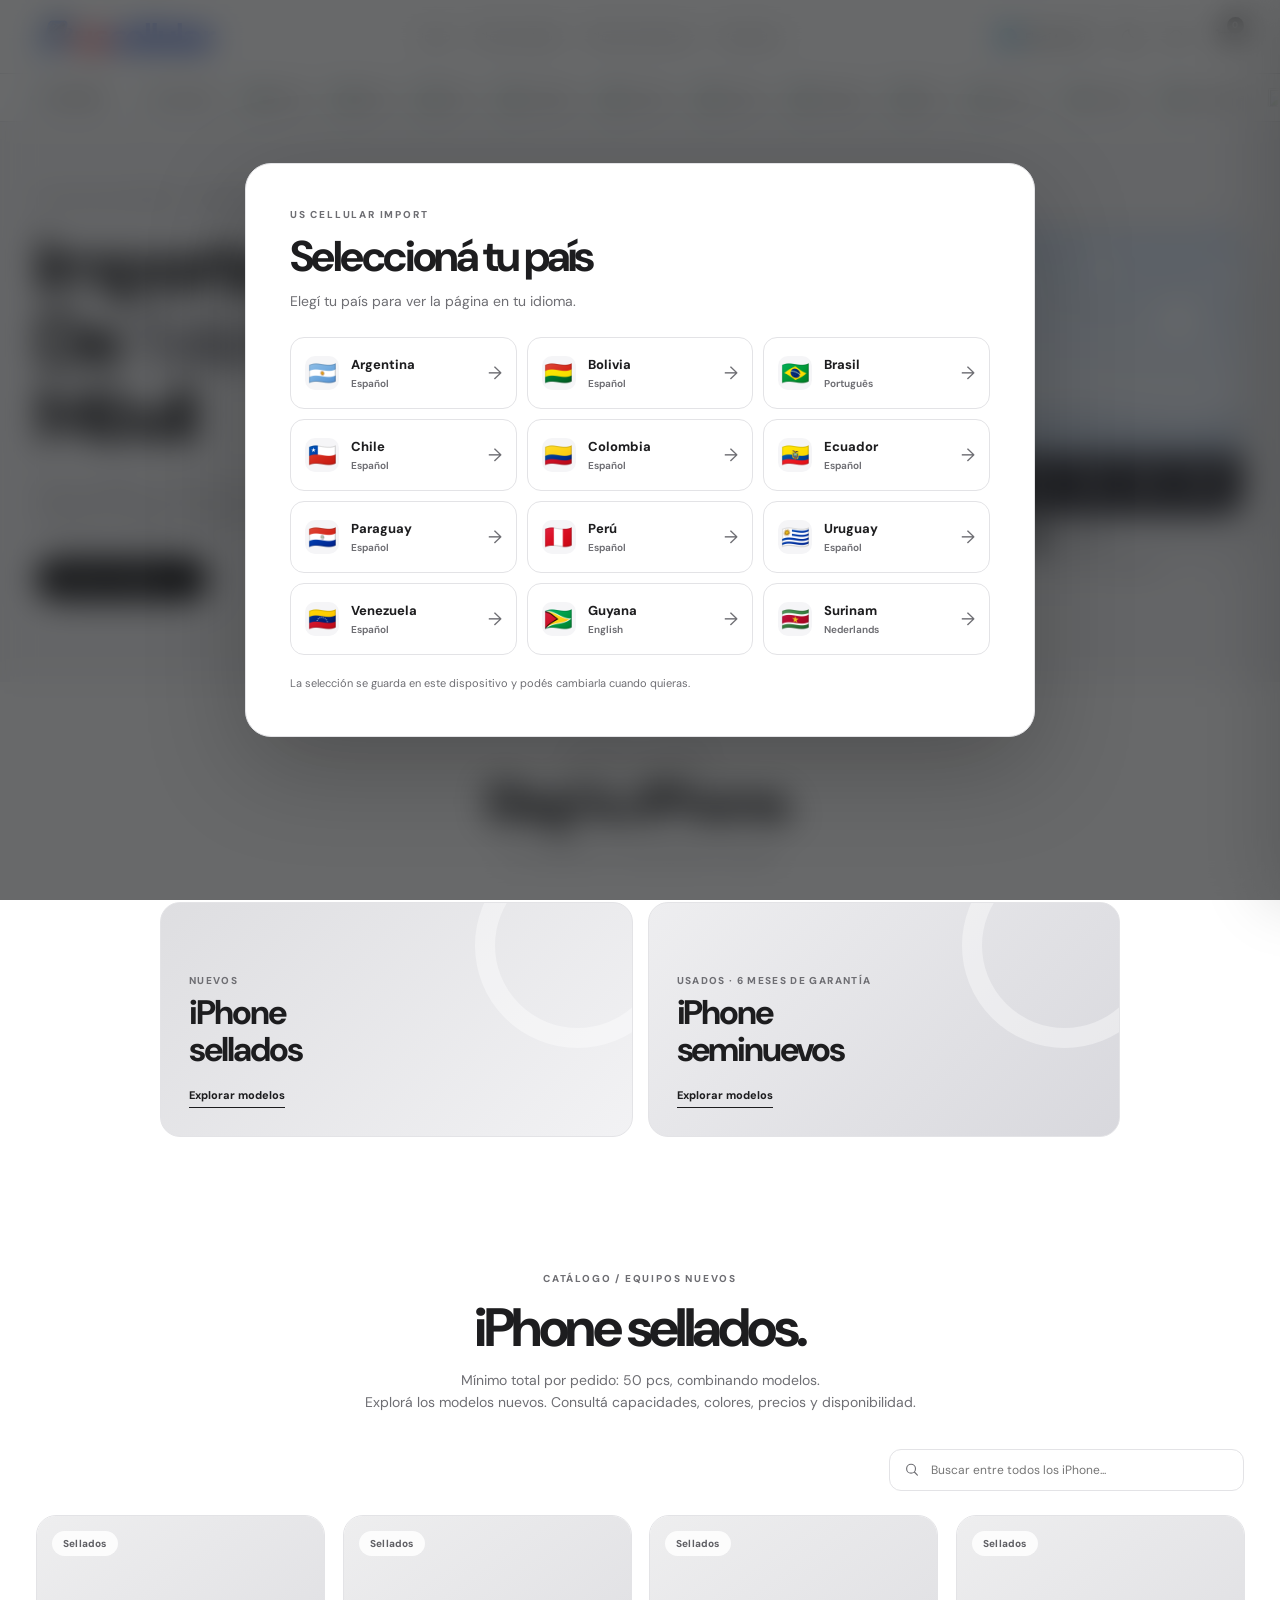
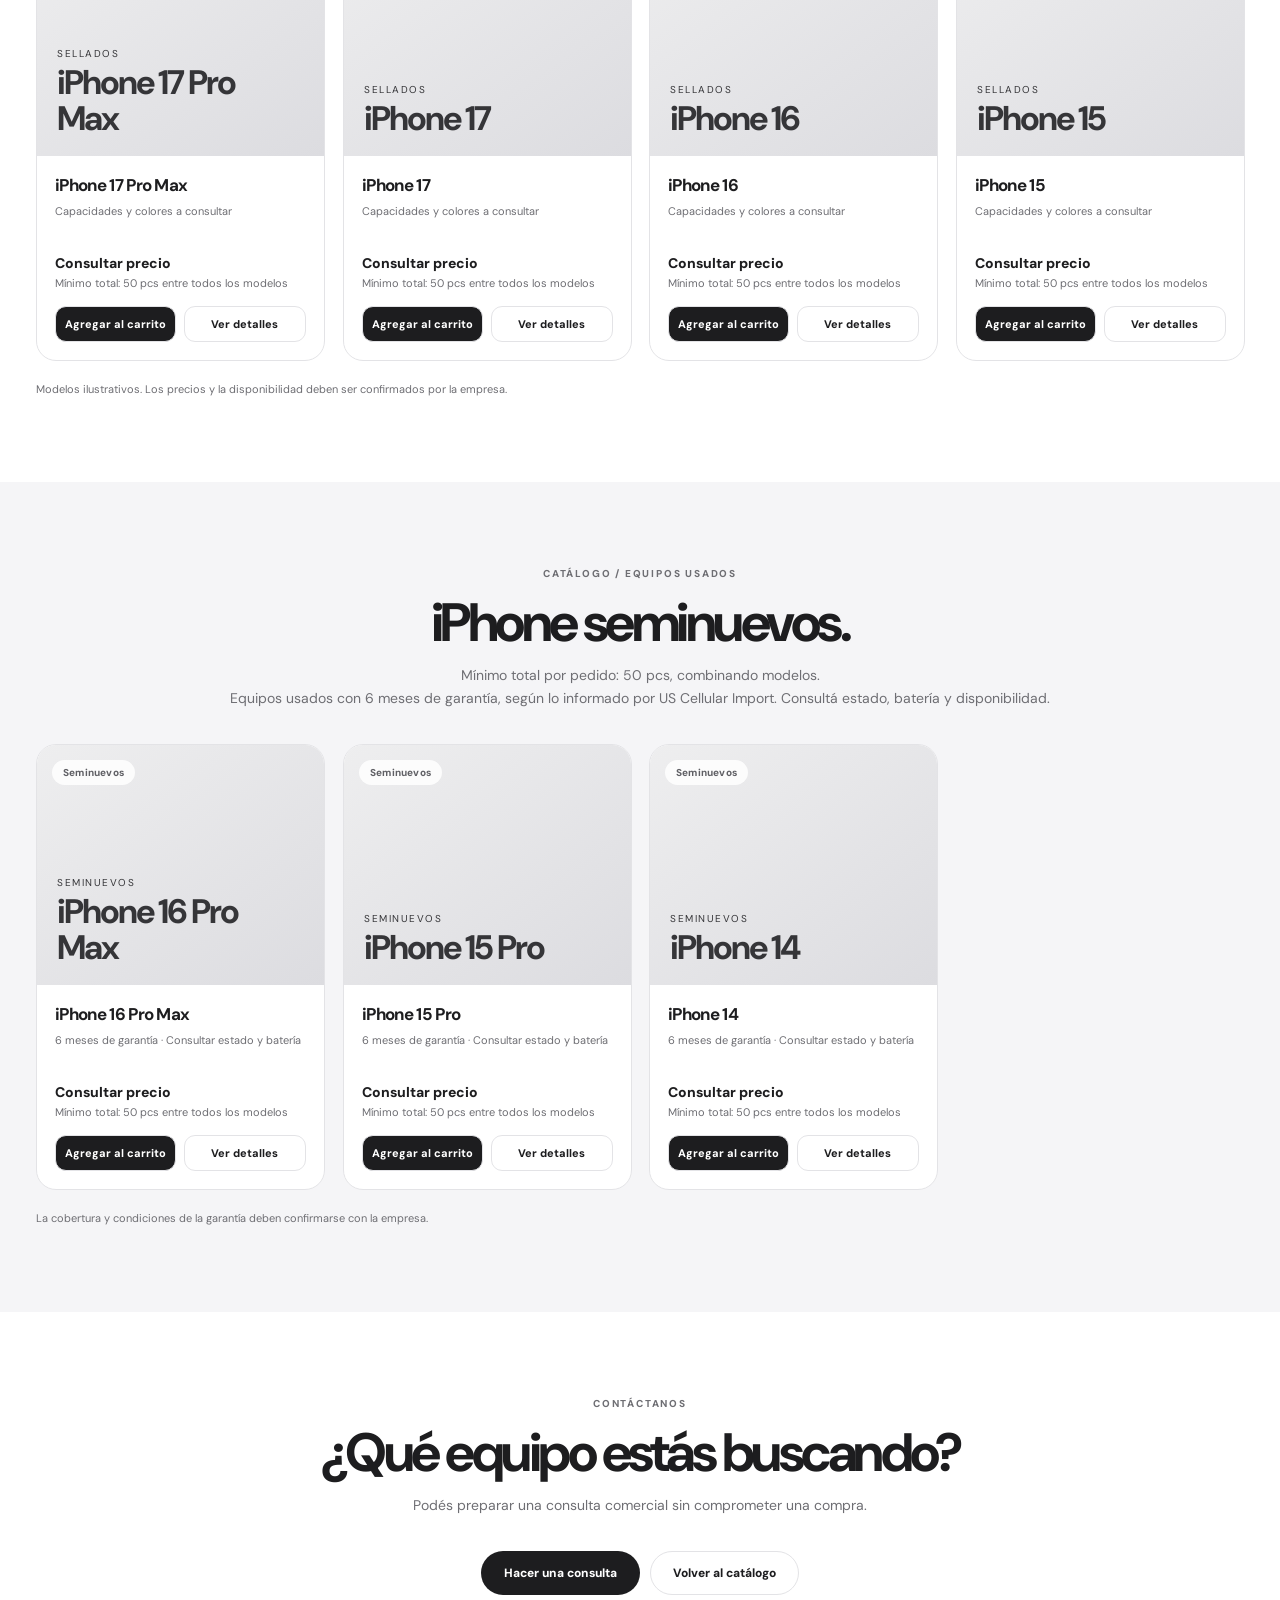
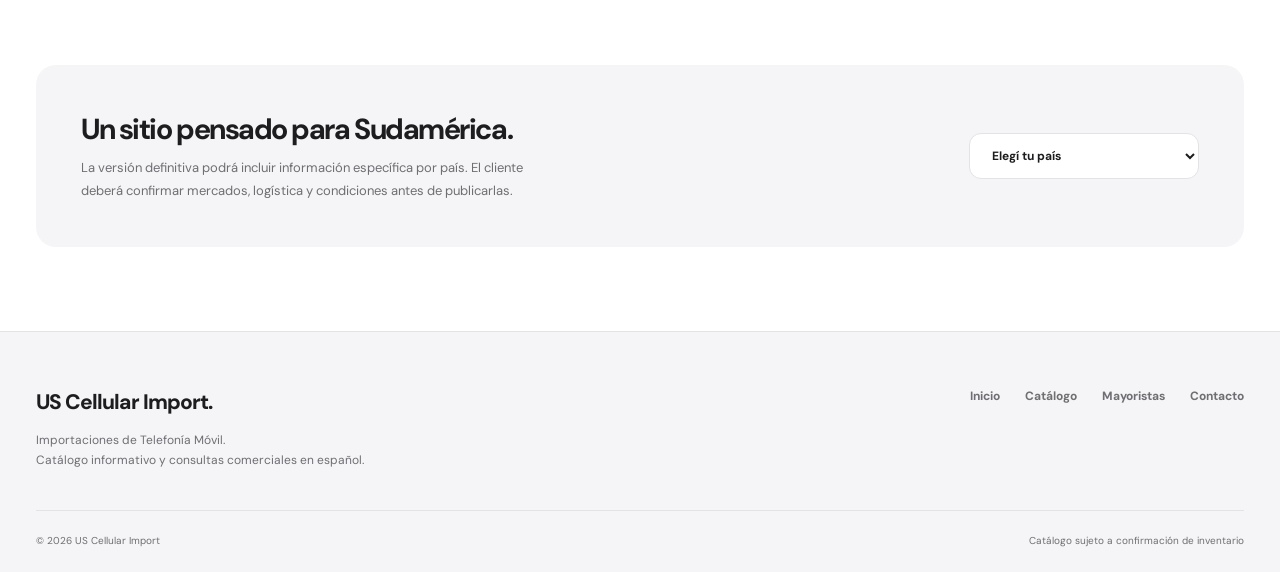
==== commit 3f36972d: "Apply light and dark theme styles to homepage iPhone category cards" ====
--- a/index.html
+++ b/index.html
@@ -117,6 +117,30 @@
 @media(hover:hover){.usci-flags-viewport:hover .usci-flags-track{animation-play-state:paused}}
 @media(max-width:650px){.usci-flags-bar,.usci-flags-label{min-height:43px;max-height:43px;height:43px}.usci-flags-label{flex-basis:103px;width:103px;padding:7px 9px;gap:6px}.usci-flags-label strong{font-size:9px}.usci-flags-set{gap:19px;padding-right:19px}.usci-marquee-flag{width:24px;height:18px}.usci-marquee-name{font-size:10px}.usci-flags-track{animation-duration:32s}}
 @media(prefers-reduced-motion:reduce){.usci-flags-track{animation:none;will-change:auto}.usci-flags-viewport{overflow-x:auto;-webkit-mask-image:none;mask-image:none}.usci-flags-set[aria-hidden=true]{display:none}}
+/* Category cards follow the selected light/dark theme */
+:root{
+ --category-card-one:linear-gradient(135deg,#dedee1 0%,#f2f2f4 100%);
+ --category-card-two:linear-gradient(135deg,#eeeeF0 0%,#d8d8dd 100%);
+ --category-card-ring:rgba(255,255,255,.38);
+}
+html[data-theme="dark"]{
+ --category-card-one:linear-gradient(135deg,#202126 0%,#30323a 100%);
+ --category-card-two:linear-gradient(135deg,#292c34 0%,#1b1d23 100%);
+ --category-card-ring:rgba(255,255,255,.075);
+}
+.category-chooser .collection{
+ color:var(--text);
+ border:1px solid var(--line);
+ background:var(--category-card-one);
+ transition:background .25s ease,border-color .25s ease,color .25s ease,transform .2s ease,box-shadow .25s ease;
+}
+.category-chooser .collection:first-child{background:var(--category-card-one)}
+.category-chooser .collection:nth-child(2){background:var(--category-card-two)}
+.category-chooser .collection:before{border-color:var(--category-card-ring)}
+.category-chooser .collection .eyebrow{color:var(--muted)}
+.category-chooser .collection h3{color:var(--text)}
+.category-chooser .collection span{color:var(--text);border-color:currentColor}
+.category-chooser .collection:hover{border-color:var(--muted);box-shadow:var(--shadow)}
 </style>
 <link rel="stylesheet" href="./premium-motion.css?v=5">
 <link rel="stylesheet" href="./flight-animation.css?v=1">
